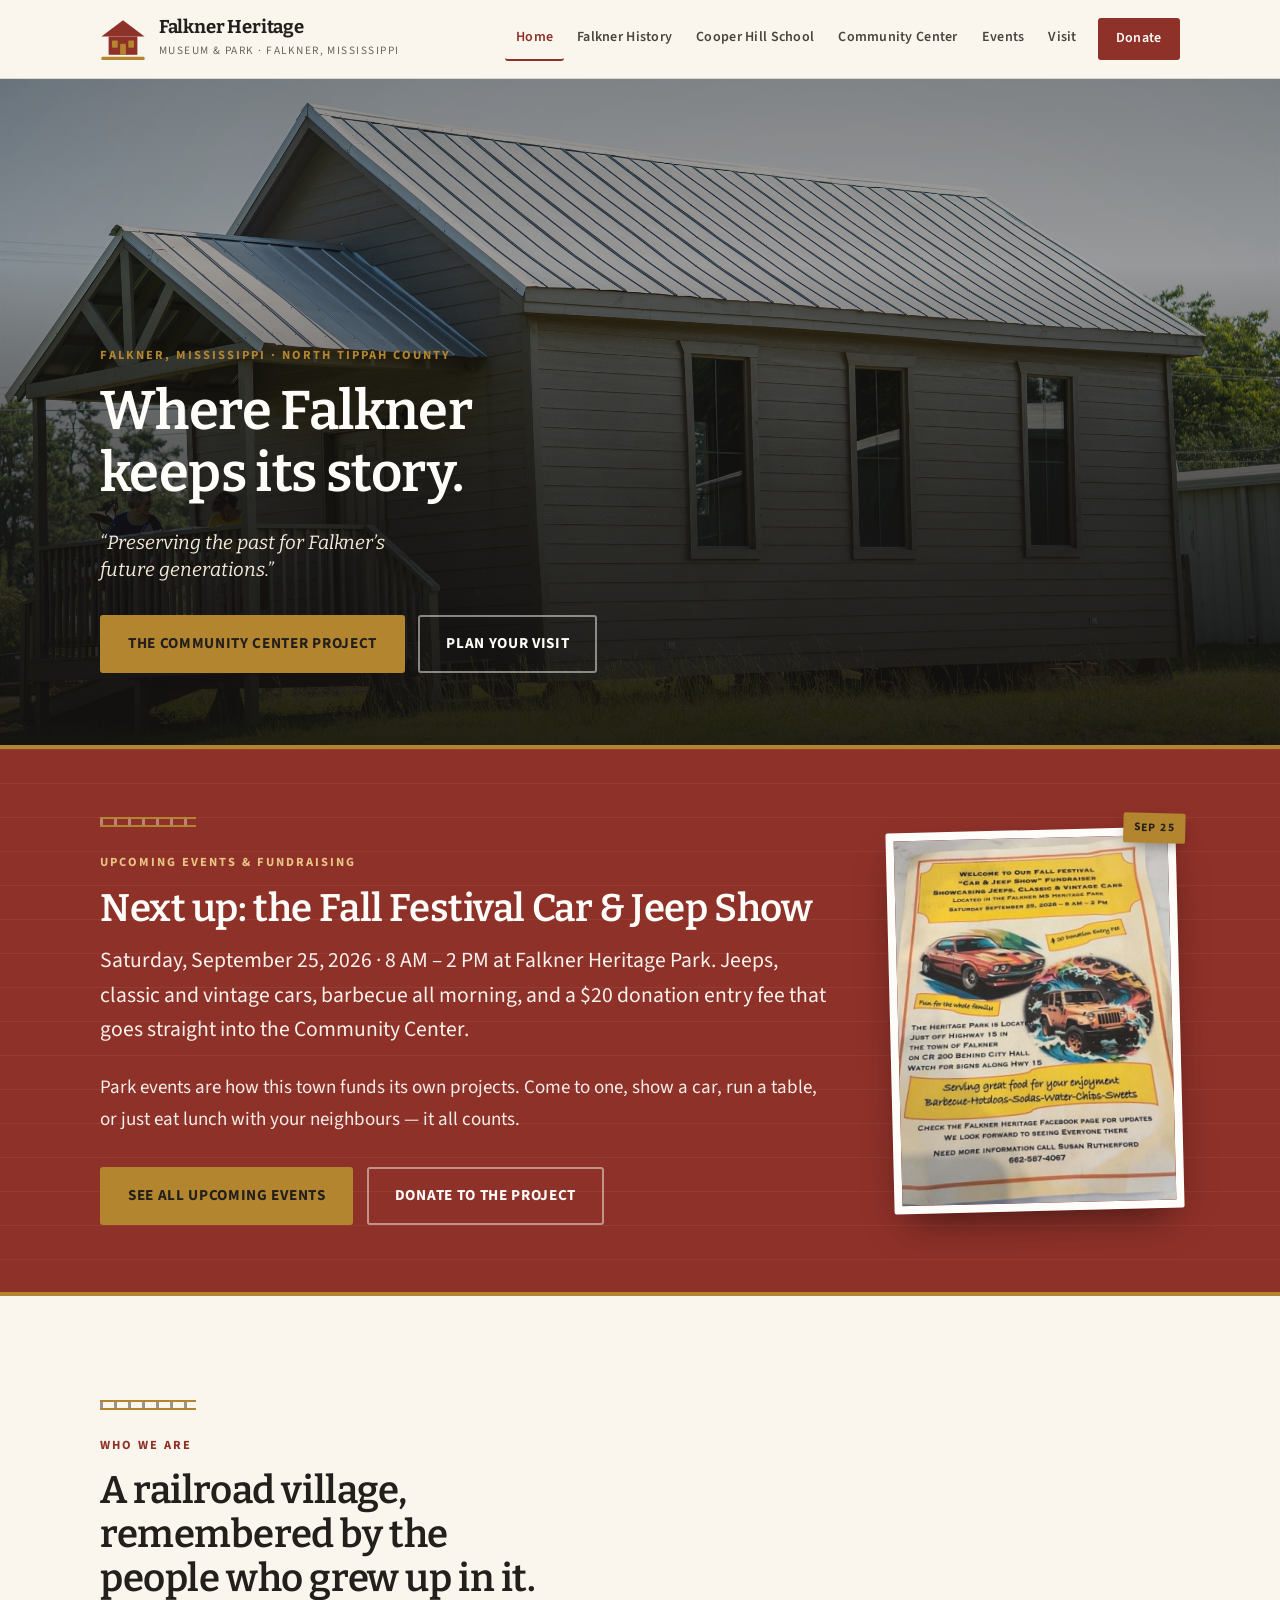
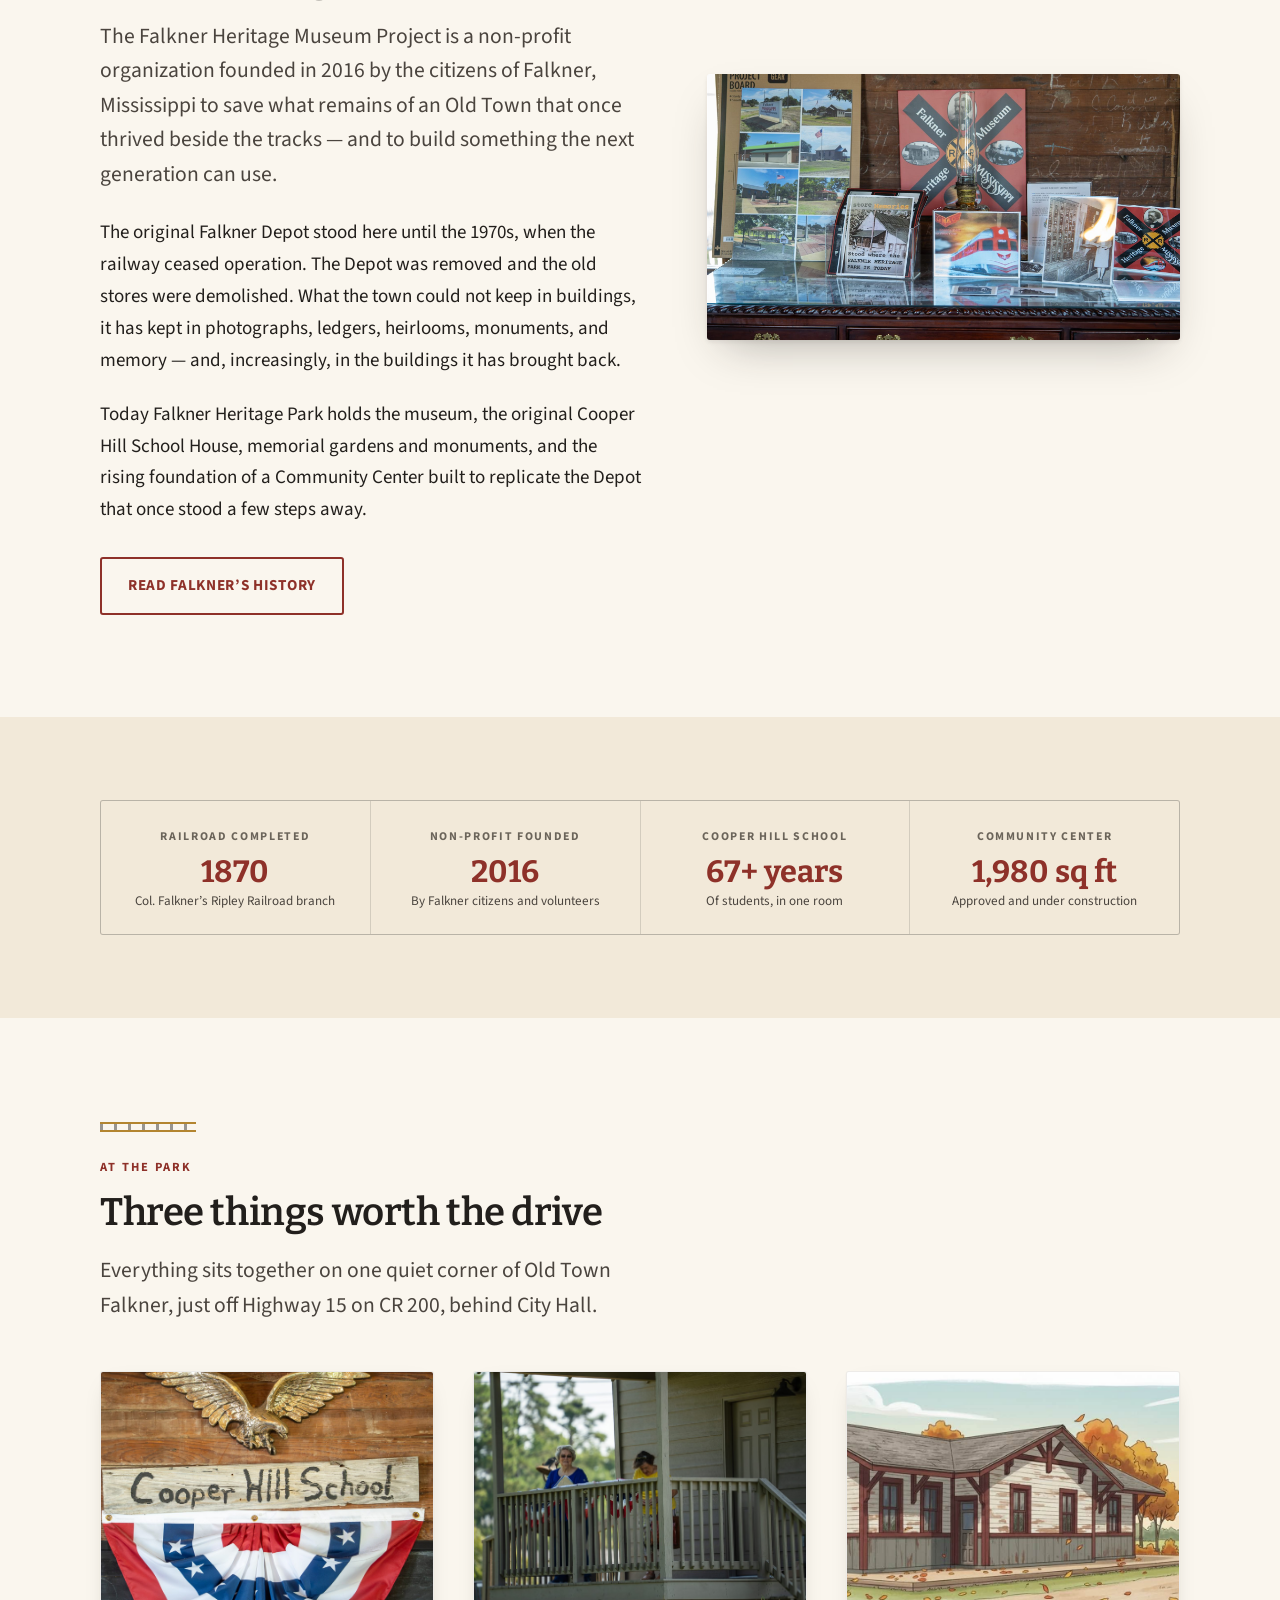
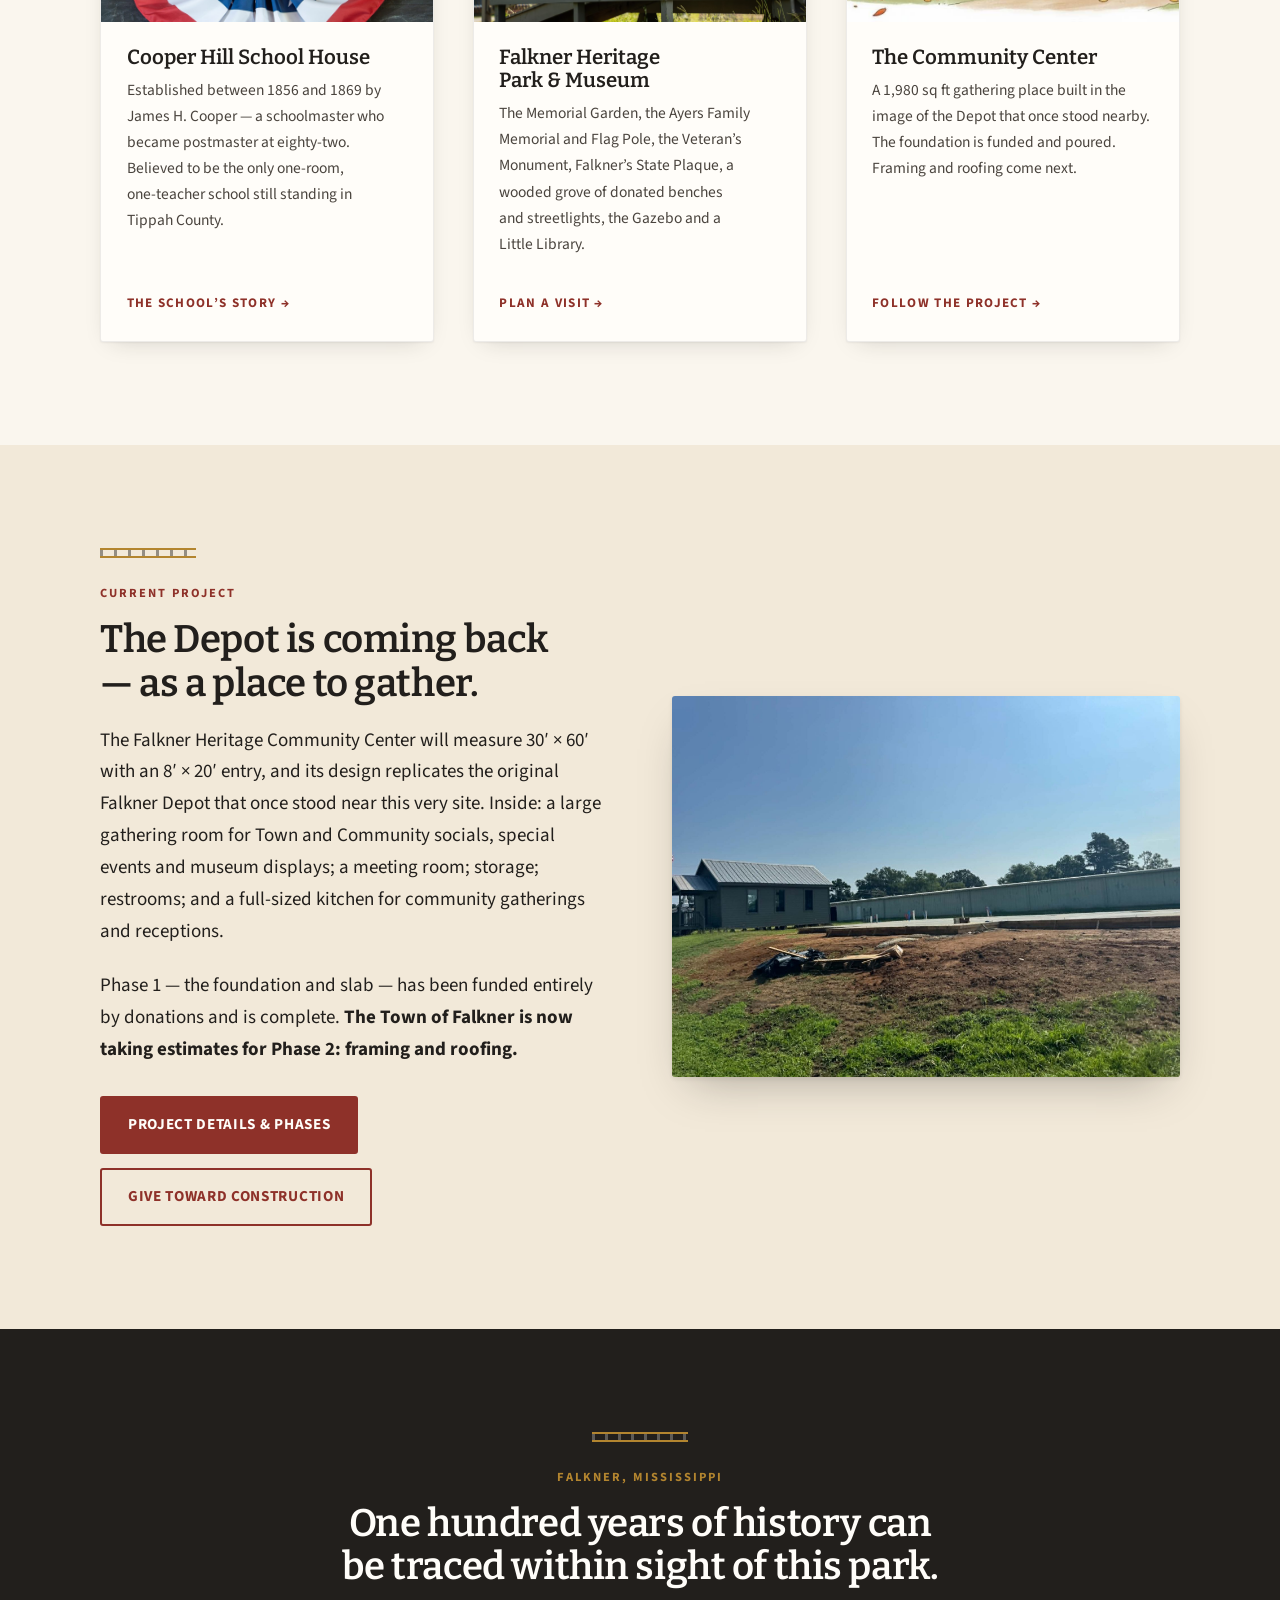
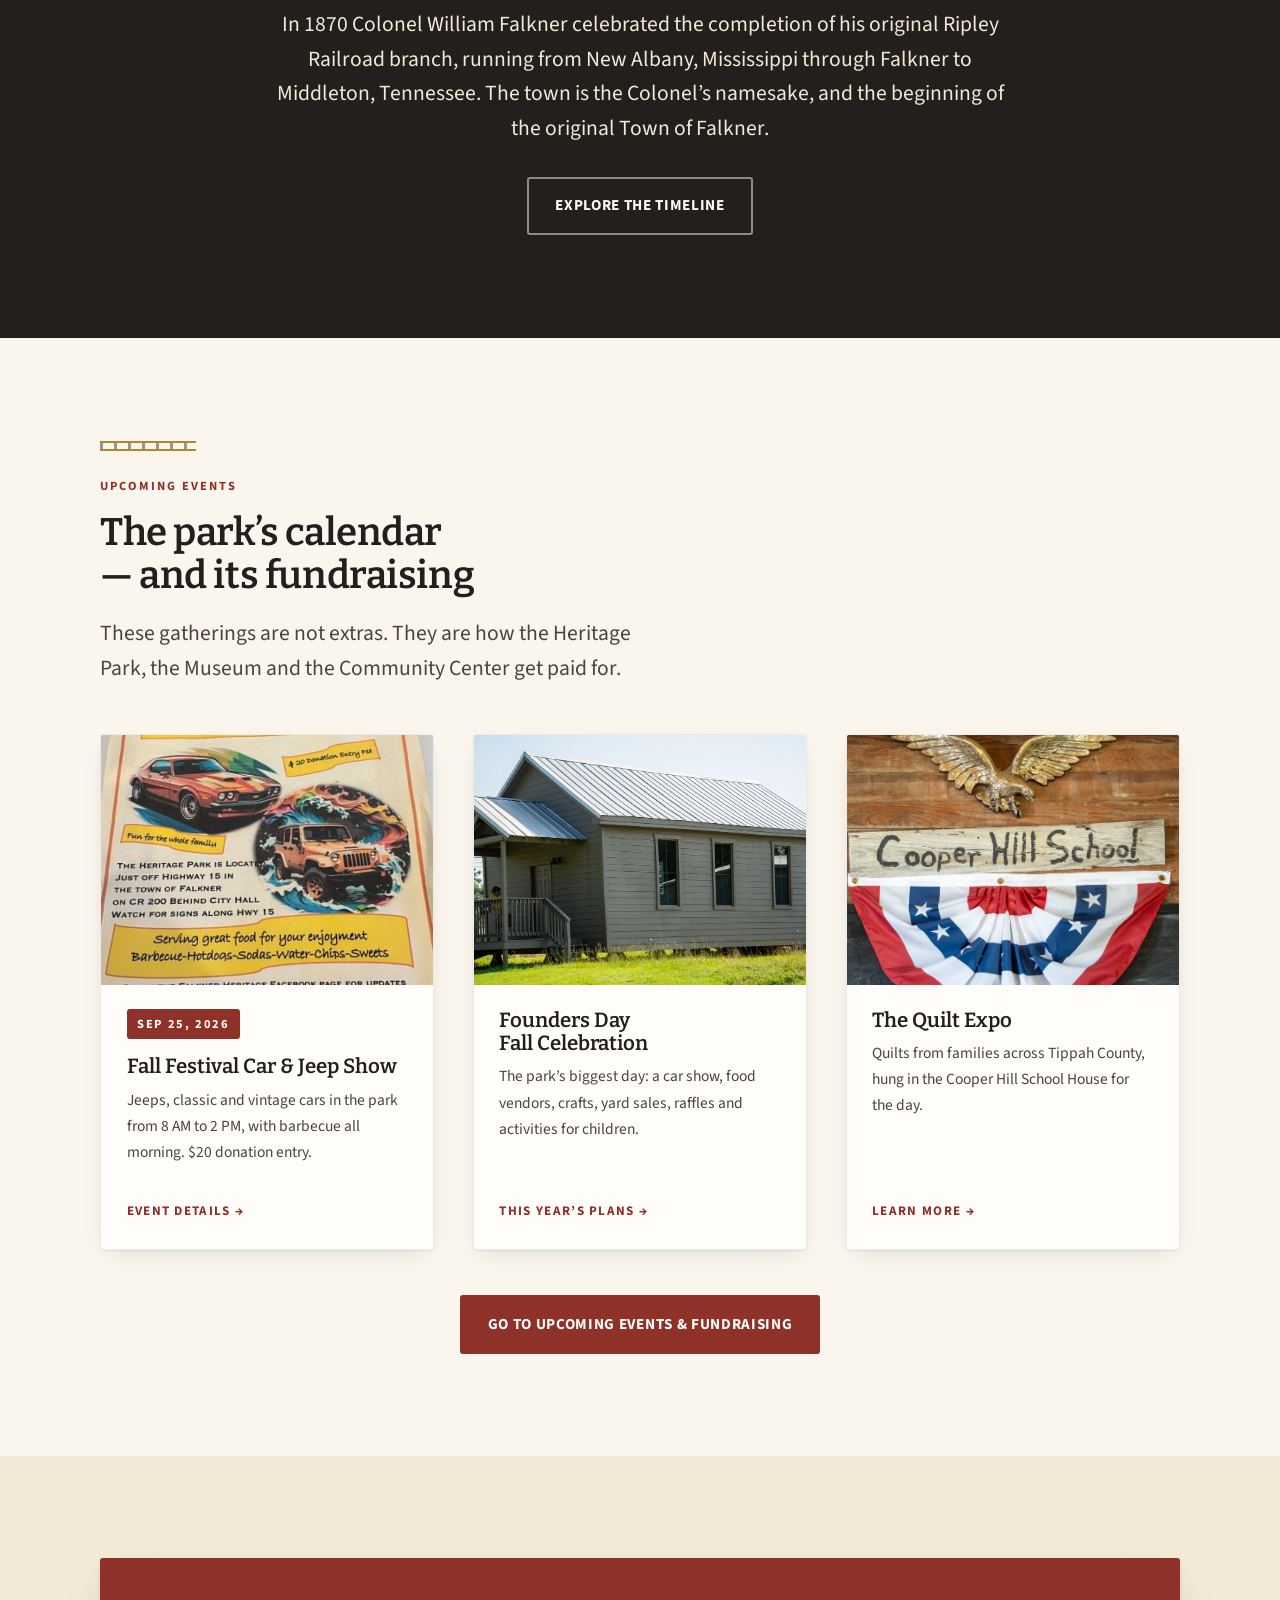
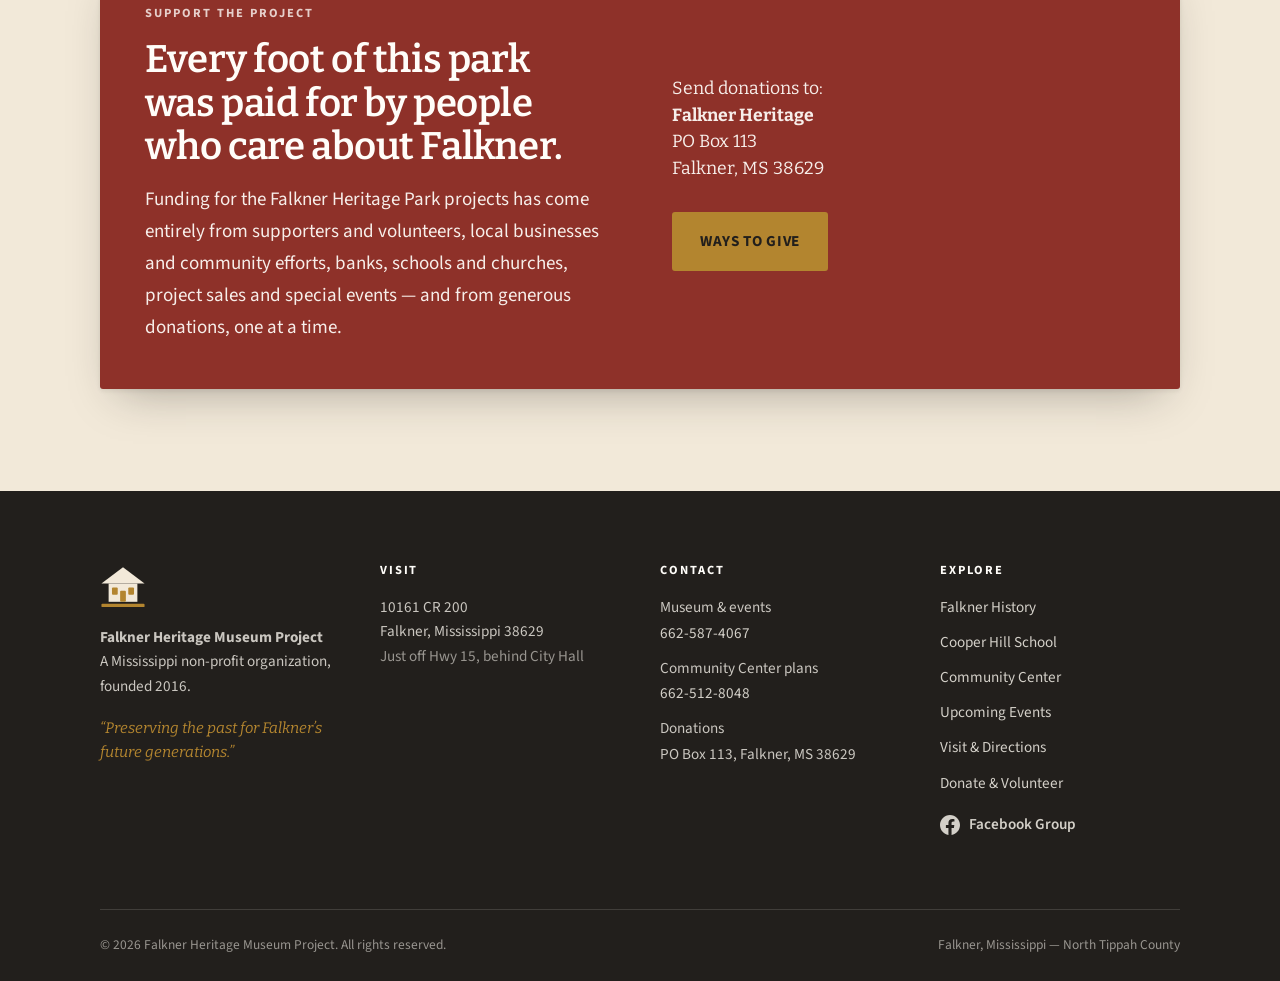
==== index.html @ 7aa0e5de "Build the Falkner MS Heritage website A static, dependency-free site for the Falkner Heritage Museum" ====
<!DOCTYPE html>
<html lang="en">
<head>
<meta charset="utf-8">
<meta name="viewport" content="width=device-width, initial-scale=1">
<title>Falkner MS Heritage | Falkner Heritage Museum &amp; Park, Falkner, Mississippi</title>
<meta name="description" content="Falkner Heritage preserves the story of Falkner, Mississippi - the Heritage Museum, the original Cooper Hill School House, Heritage Park and Community Center.">
<link rel="canonical" href="https://falknermsheritage.com/">
<meta name="robots" content="index, follow, max-image-preview:large, max-snippet:-1">
<meta name="author" content="Falkner Heritage Museum Project">
<meta name="geo.region" content="US-MS">
<meta name="geo.placename" content="Falkner, Tippah County, Mississippi">

<meta property="og:type" content="website">
<meta property="og:site_name" content="Falkner MS Heritage">
<meta property="og:locale" content="en_US">
<meta property="og:url" content="https://falknermsheritage.com/">
<meta property="og:title" content="Falkner MS Heritage - Museum &amp; Park in Falkner, Mississippi">
<meta property="og:description" content="Preserving the past for Falkner's future generations. The Falkner Heritage Museum, Cooper Hill School House and Heritage Park in Falkner, MS.">
<meta property="og:image" content="https://falknermsheritage.com/assets/img/schoolhouse-exterior-sm.jpg">
<meta property="og:image:alt" content="The restored Cooper Hill School House in Falkner Heritage Park, Falkner, Mississippi">
<meta name="twitter:card" content="summary_large_image">
<meta name="twitter:title" content="Falkner MS Heritage - Museum &amp; Park in Falkner, Mississippi">
<meta name="twitter:description" content="Preserving the past for Falkner's future generations. The Falkner Heritage Museum, Cooper Hill School House and Heritage Park in Falkner, MS.">
<meta name="twitter:image" content="https://falknermsheritage.com/assets/img/schoolhouse-exterior-sm.jpg">

<meta name="theme-color" content="#8e3129">
<link rel="icon" href="assets/img/favicon.svg" type="image/svg+xml">
<link rel="apple-touch-icon" href="assets/img/apple-touch-icon.png">
<link rel="manifest" href="site.webmanifest">
<link rel="preconnect" href="https://fonts.googleapis.com">
<link rel="preconnect" href="https://fonts.gstatic.com" crossorigin>
<link href="https://fonts.googleapis.com/css2?family=Bitter:ital,wght@0,400;0,600;0,700;1,400&family=Source+Sans+3:ital,wght@0,400;0,600;0,700;1,400&display=swap" rel="stylesheet">
<link rel="stylesheet" href="assets/css/site.css">

<script type="application/ld+json">
{
  "@context": "https://schema.org",
  "@graph": [
    {
      "@type": "WebSite",
      "@id": "https://falknermsheritage.com/#website",
      "url": "https://falknermsheritage.com/",
      "name": "Falkner MS Heritage",
      "alternateName": ["Falkner Heritage", "Falkner Heritage Museum", "Falkner Mississippi Heritage Museum"],
      "inLanguage": "en-US",
      "publisher": { "@id": "https://falknermsheritage.com/#organization" }
    },
    {
      "@type": ["NGO", "Museum"],
      "@id": "https://falknermsheritage.com/#organization",
      "name": "Falkner Heritage Museum Project",
      "alternateName": ["Falkner Heritage", "Falkner MS Heritage", "Falkner Mississippi Heritage Museum"],
      "slogan": "Preserving the past for Falkner's future generations",
      "description": "A Mississippi non-profit organization founded in 2016 to preserve the history of Falkner, Mississippi, a North Tippah County railroad town. It operates the Falkner Heritage Museum, the original Cooper Hill School House and Falkner Heritage Park, and is building the Falkner Heritage Community Center.",
      "foundingDate": "2016",
      "url": "https://falknermsheritage.com/",
      "logo": "https://falknermsheritage.com/assets/img/favicon.svg",
      "image": "https://falknermsheritage.com/assets/img/schoolhouse-exterior-sm.jpg",
      "isAccessibleForFree": true,
      "telephone": "+1-662-587-4067",
      "address": {
        "@type": "PostalAddress",
        "streetAddress": "10161 CR 200",
        "addressLocality": "Falkner",
        "addressRegion": "MS",
        "postalCode": "38629",
        "addressCountry": "US"
      },
      "areaServed": [
        { "@type": "AdministrativeArea", "name": "Tippah County, Mississippi" },
        { "@type": "City", "name": "Falkner, Mississippi" }
      ],
      "sameAs": ["https://www.facebook.com/groups/1320477038065060"],
      "subOrganization": [
        {
          "@type": "TouristAttraction",
          "name": "Cooper Hill School House",
          "description": "A restored one-room, one-teacher schoolhouse established between 1856 and 1869 by James H. Cooper, believed to be the only one still standing in Tippah County, Mississippi.",
          "url": "https://falknermsheritage.com/schoolhouse"
        },
        {
          "@type": "Park",
          "name": "Falkner Heritage Park",
          "description": "A heritage park in Old Downtown Falkner, Mississippi holding the Memorial Garden, the Ayers Family Memorial and Flag Pole, the Veteran's Monument, Falkner's State Plaque, the Cooper Hill School House, a gazebo and a Little Library.",
          "url": "https://falknermsheritage.com/visit"
        }
      ]
    }
  ]
}
</script>
</head>
<body>
<a class="skip" href="#main">Skip to content</a>

<header class="site-header">
  <div class="wrap header-inner">
    <a class="brand" href="index.html">
      <svg class="mark" viewBox="0 0 48 48" role="img" aria-label="Falkner Heritage Museum">
        <g>
          <path class="mark-building" d="M24 4.5 46.5 21.5 1.5 21.5Z"/>
          <rect class="mark-building" x="9" y="21.5" width="30" height="19"/>
          <rect class="mark-accent" x="12.5" y="25.5" width="6" height="7.5" rx="1"/>
          <rect class="mark-accent" x="29.5" y="25.5" width="6" height="7.5" rx="1"/>
          <rect class="mark-accent" x="21" y="29" width="6" height="11.5" rx="1"/>
          <rect class="mark-accent" x="1.5" y="42.5" width="45" height="3.5" rx="1"/>
        </g>
      </svg>
      <span class="brand-text">
        <span class="brand-name">Falkner Heritage</span>
        <span class="brand-sub">Museum &amp; Park &middot; Falkner, Mississippi</span>
      </span>
    </a>

    <button class="nav-toggle" type="button" aria-expanded="false" aria-controls="site-nav">
      <span class="bars"><span></span></span> Menu
    </button>

    <nav id="site-nav" class="site-nav" aria-label="Main">
      <ul>
        <li><a href="index.html" aria-current="page">Home</a></li>
        <li><a href="history.html">Falkner History</a></li>
        <li><a href="schoolhouse.html">Cooper Hill School</a></li>
        <li><a href="community-center.html">Community Center</a></li>
        <li><a href="events.html">Events</a></li>
        <li><a href="visit.html">Visit</a></li>
        <li class="nav-cta"><a href="support.html">Donate</a></li>
      </ul>
    </nav>
  </div>
</header>

<main id="main">

  <!-- ============ HERO ============ -->
  <section class="hero">
    <img class="hero-img" src="assets/img/schoolhouse-exterior.jpg" alt="The restored Cooper Hill School House standing in Falkner Heritage Park under a clear blue sky.">
    <div class="hero-body">
      <div class="wrap">
        <span class="kicker">Falkner, Mississippi &middot; North Tippah County</span>
        <h1>Where Falkner keeps its story.</h1>
        <p class="hero-tagline">&ldquo;Preserving the past for Falkner&rsquo;s future generations.&rdquo;</p>
        <div class="btn-row">
          <a class="btn btn--brass" href="community-center.html">The Community Center Project</a>
          <a class="btn btn--light" href="visit.html">Plan Your Visit</a>
        </div>
      </div>
    </div>
  </section>

  <!-- ============ EVENTS CTA ============ -->
  <section class="cta-band" aria-labelledby="events-cta-heading">
    <div class="wrap cta-band-inner">
      <div>
        <div class="rail" aria-hidden="true"></div>
        <span class="kicker">Upcoming events &amp; fundraising</span>
        <h2 id="events-cta-heading">Next up: the Fall Festival Car &amp; Jeep Show</h2>
        <p class="lede" style="color:rgba(255,253,249,.94)">Saturday, September&nbsp;25, 2026 &middot; 8&nbsp;AM &ndash; 2&nbsp;PM at Falkner Heritage Park. Jeeps, classic and vintage cars, barbecue all morning, and a $20 donation entry fee that goes straight into the Community Center.</p>
        <p>Park events are how this town funds its own projects. Come to one, show a car, run a table, or just eat lunch with your neighbours &mdash; it all counts.</p>
        <div class="btn-row">
          <a class="btn btn--brass" href="events.html">See all upcoming events</a>
          <a class="btn btn--light" href="support.html">Donate to the project</a>
        </div>
      </div>
      <div class="cta-band-media">
        <span class="cta-band-flag">Sep 25</span>
        <a href="events.html" aria-label="See details for the Fall Festival Car and Jeep Show">
          <img src="assets/img/car-jeep-show-flyer.jpg" alt="Flyer for the Fall Festival Car and Jeep Show fundraiser at Falkner Heritage Park." width="1200" height="1600">
        </a>
      </div>
    </div>
  </section>

  <!-- ============ MISSION ============ -->
  <section class="section">
    <div class="wrap">
      <div class="split split--wide-media reveal">
        <div>
          <div class="rail" aria-hidden="true"></div>
          <span class="kicker">Who we are</span>
          <h2>A railroad village, remembered by the people who grew up in it.</h2>
          <p class="lede">The Falkner Heritage Museum Project is a non-profit organization founded in 2016 by the citizens of Falkner, Mississippi to save what remains of an Old Town that once thrived beside the tracks &mdash; and to build something the next generation can use.</p>
          <p>The original Falkner Depot stood here until the 1970s, when the railway ceased operation. The Depot was removed and the old stores were demolished. What the town could not keep in buildings, it has kept in photographs, ledgers, heirlooms, monuments, and memory &mdash; and, increasingly, in the buildings it has brought back.</p>
          <p>Today Falkner Heritage Park holds the museum, the original Cooper Hill School House, memorial gardens and monuments, and the rising foundation of a Community Center built to replicate the Depot that once stood a few steps away.</p>
          <div class="btn-row">
            <a class="btn btn--ghost" href="history.html">Read Falkner&rsquo;s history</a>
          </div>
        </div>
        <div class="split-media">
          <img src="assets/img/museum-display.jpg" alt="Museum display inside the Cooper Hill School House: the Falkner Mississippi Heritage crossbuck sign, an oil lamp, historic depot photographs and railroad memorabilia arranged on a wooden sideboard." loading="lazy" width="1800" height="1013">
        </div>
      </div>
    </div>
  </section>

  <!-- ============ FACTS ============ -->
  <section class="section section--tight section--paper2">
    <div class="wrap">
      <dl class="facts reveal">
        <div class="fact">
          <dt>Railroad completed</dt>
          <dd>1870<small>Col. Falkner&rsquo;s Ripley Railroad branch</small></dd>
        </div>
        <div class="fact">
          <dt>Non-profit founded</dt>
          <dd>2016<small>By Falkner citizens and volunteers</small></dd>
        </div>
        <div class="fact">
          <dt>Cooper Hill School</dt>
          <dd>67+ years<small>Of students, in one room</small></dd>
        </div>
        <div class="fact">
          <dt>Community Center</dt>
          <dd>1,980 sq ft<small>Approved and under construction</small></dd>
        </div>
      </dl>
    </div>
  </section>

  <!-- ============ WHAT'S HERE ============ -->
  <section class="section">
    <div class="wrap">
      <div class="reveal" style="max-width:60ch">
        <div class="rail" aria-hidden="true"></div>
        <span class="kicker">At the park</span>
        <h2>Three things worth the drive</h2>
        <p class="lede">Everything sits together on one quiet corner of Old Town Falkner, just off Highway&nbsp;15 on CR&nbsp;200, behind City Hall.</p>
      </div>

      <div class="grid grid--3 reveal" style="margin-top:3rem">
        <article class="card">
          <div class="card-media">
            <img src="assets/img/cooper-hill-sign.jpg" alt="The original hand-painted Cooper Hill School sign hanging on a weathered plank wall beneath a brass eagle and a patriotic bunting." loading="lazy" width="1500" height="1433">
          </div>
          <div class="card-body">
            <h3>Cooper Hill School House</h3>
            <p>Established between 1856 and 1869 by James H. Cooper &mdash; a schoolmaster who became postmaster at eighty-two. Believed to be the only one-room, one-teacher school still standing in Tippah County.</p>
            <a class="card-link" href="schoolhouse.html">The school&rsquo;s story</a>
          </div>
        </article>

        <article class="card">
          <div class="card-media">
            <img src="assets/img/schoolhouse-porch.jpg" alt="Two Falkner Heritage volunteers hanging patriotic bunting along the porch rail of the Cooper Hill School House." loading="lazy" width="1800" height="1013">
          </div>
          <div class="card-body">
            <h3>Falkner Heritage Park &amp; Museum</h3>
            <p>The Memorial Garden, the Ayers Family Memorial and Flag Pole, the Veteran&rsquo;s Monument, Falkner&rsquo;s State Plaque, a wooded grove of donated benches and streetlights, the Gazebo and a Little Library.</p>
            <a class="card-link" href="visit.html">Plan a visit</a>
          </div>
        </article>

        <article class="card">
          <div class="card-media">
            <img src="assets/img/community-center-rendering.jpg" alt="Architectural rendering of the planned Falkner Heritage Community Center, designed to replicate the original Falkner Depot." loading="lazy" width="1696" height="608">
          </div>
          <div class="card-body">
            <h3>The Community Center</h3>
            <p>A 1,980&nbsp;sq&nbsp;ft gathering place built in the image of the Depot that once stood nearby. The foundation is funded and poured. Framing and roofing come next.</p>
            <a class="card-link" href="community-center.html">Follow the project</a>
          </div>
        </article>
      </div>
    </div>
  </section>

  <!-- ============ COMMUNITY CENTER FEATURE ============ -->
  <section class="section section--paper2">
    <div class="wrap">
      <div class="split split--reverse reveal">
        <div class="split-media">
          <img src="assets/img/foundation-slab.jpg" alt="The poured concrete foundation slab for the Falkner Heritage Community Center, with the Cooper Hill School House standing to the left." loading="lazy" width="1800" height="1350">
        </div>
        <div>
          <div class="rail" aria-hidden="true"></div>
          <span class="kicker">Current project</span>
          <h2>The Depot is coming back &mdash; as a place to gather.</h2>
          <p>The Falkner Heritage Community Center will measure 30&prime;&nbsp;&times;&nbsp;60&prime; with an 8&prime;&nbsp;&times;&nbsp;20&prime; entry, and its design replicates the original Falkner Depot that once stood near this very site. Inside: a large gathering room for Town and Community socials, special events and museum displays; a meeting room; storage; restrooms; and a full-sized kitchen for community gatherings and receptions.</p>
          <p>Phase&nbsp;1 &mdash; the foundation and slab &mdash; has been funded entirely by donations and is complete. <strong>The Town of Falkner is now taking estimates for Phase&nbsp;2: framing and roofing.</strong></p>
          <div class="btn-row">
            <a class="btn" href="community-center.html">Project details &amp; phases</a>
            <a class="btn btn--ghost" href="support.html">Give toward construction</a>
          </div>
        </div>
      </div>
    </div>
  </section>

  <!-- ============ HISTORY TEASER ============ -->
  <section class="section section--ink">
    <div class="wrap wrap--narrow" style="text-align:center">
      <div class="reveal">
        <div class="rail rail--center" aria-hidden="true"></div>
        <span class="kicker">Falkner, Mississippi</span>
        <h2>One hundred years of history can be traced within sight of this park.</h2>
        <p class="lede" style="color:var(--paper-2)">In 1870 Colonel William Falkner celebrated the completion of his original Ripley Railroad branch, running from New Albany, Mississippi through Falkner to Middleton, Tennessee. The town is the Colonel&rsquo;s namesake, and the beginning of the original Town of Falkner.</p>
        <div class="btn-row" style="justify-content:center">
          <a class="btn btn--light" href="history.html">Explore the timeline</a>
        </div>
      </div>
    </div>
  </section>

  <!-- ============ EVENTS OVERVIEW ============ -->
  <section class="section">
    <div class="wrap">
      <div class="reveal" style="max-width:60ch">
        <div class="rail" aria-hidden="true"></div>
        <span class="kicker">Upcoming events</span>
        <h2>The park&rsquo;s calendar &mdash; and its fundraising</h2>
        <p class="lede">These gatherings are not extras. They are how the Heritage Park, the Museum and the Community Center get paid for.</p>
      </div>

      <div class="grid grid--3 reveal" style="margin-top:3rem">
        <article class="card">
          <div class="card-media">
            <img src="assets/img/car-jeep-show-flyer.jpg" alt="Flyer for the Fall Festival Car and Jeep Show fundraiser." loading="lazy" width="1200" height="1600">
          </div>
          <div class="card-body">
            <span class="event-date" style="align-self:flex-start">Sep 25, 2026</span>
            <h3>Fall Festival Car &amp; Jeep Show</h3>
            <p>Jeeps, classic and vintage cars in the park from 8&nbsp;AM to 2&nbsp;PM, with barbecue all morning. $20 donation entry.</p>
            <a class="card-link" href="events.html#car-show">Event details</a>
          </div>
        </article>

        <article class="card">
          <div class="card-media">
            <img src="assets/img/schoolhouse-exterior-sm.jpg" alt="The Cooper Hill School House and open lawn where Founders Day is held." loading="lazy" width="1200" height="675">
          </div>
          <div class="card-body">
            <h3>Founders Day Fall Celebration</h3>
            <p>The park&rsquo;s biggest day: a car show, food vendors, crafts, yard sales, raffles and activities for children.</p>
            <a class="card-link" href="events.html">This year&rsquo;s plans</a>
          </div>
        </article>

        <article class="card">
          <div class="card-media">
            <img src="assets/img/cooper-hill-sign.jpg" alt="Inside the Cooper Hill School House, where the Quilt Expo is hung." loading="lazy" width="1500" height="1433">
          </div>
          <div class="card-body">
            <h3>The Quilt Expo</h3>
            <p>Quilts from families across Tippah County, hung in the Cooper Hill School House for the day.</p>
            <a class="card-link" href="events.html">Learn more</a>
          </div>
        </article>
      </div>

      <div class="btn-row reveal" style="justify-content:center;margin-top:2.8rem">
        <a class="btn" href="events.html">Go to Upcoming Events &amp; Fundraising</a>
      </div>
    </div>
  </section>

  <!-- ============ SUPPORT ============ -->
  <section class="section section--paper2">
    <div class="wrap">
      <div class="callout reveal">
        <div class="split">
          <div>
            <span class="kicker">Support the project</span>
            <h2 style="margin-bottom:.4em">Every foot of this park was paid for by people who care about Falkner.</h2>
            <p>Funding for the Falkner Heritage Park projects has come entirely from supporters and volunteers, local businesses and community efforts, banks, schools and churches, project sales and special events &mdash; and from generous donations, one at a time.</p>
          </div>
          <div>
            <p style="font-family:var(--font-display);font-size:1.1rem;line-height:1.5">Send donations to:<br>
              <strong>Falkner Heritage</strong><br>
              PO Box 113<br>
              Falkner, MS 38629</p>
            <div class="btn-row">
              <a class="btn btn--brass" href="support.html">Ways to give</a>
            </div>
          </div>
        </div>
      </div>
    </div>
  </section>

</main>

<footer class="site-footer">
  <div class="wrap">
    <div class="footer-grid">
      <div class="footer-brand">
        <svg class="mark" viewBox="0 0 48 48" aria-hidden="true">
          <g>
          <path class="mark-building" d="M24 4.5 46.5 21.5 1.5 21.5Z"/>
          <rect class="mark-building" x="9" y="21.5" width="30" height="19"/>
          <rect class="mark-accent" x="12.5" y="25.5" width="6" height="7.5" rx="1"/>
          <rect class="mark-accent" x="29.5" y="25.5" width="6" height="7.5" rx="1"/>
          <rect class="mark-accent" x="21" y="29" width="6" height="11.5" rx="1"/>
          <rect class="mark-accent" x="1.5" y="42.5" width="45" height="3.5" rx="1"/>
        </g>
        </svg>
        <p><strong>Falkner Heritage Museum Project</strong><br>A Mississippi non-profit organization, founded 2016.</p>
        <p class="footer-tagline">&ldquo;Preserving the past for Falkner&rsquo;s future generations.&rdquo;</p>
      </div>

      <div>
        <h4>Visit</h4>
        <address class="addr footer-list">
          10161 CR 200<br>
          Falkner, Mississippi 38629<br>
          <span style="color:rgba(250,246,238,.55)">Just off Hwy 15, behind City Hall</span>
        </address>
      </div>

      <div>
        <h4>Contact</h4>
        <ul class="footer-list">
          <li>Museum &amp; events<br><a href="tel:+16625874067">662-587-4067</a></li>
          <li>Community Center plans<br><a href="tel:+16625128048">662-512-8048</a></li>
          <li>Donations<br>PO Box 113, Falkner, MS 38629</li>
        </ul>
      </div>

      <div>
        <h4>Explore</h4>
        <ul class="footer-list">
          <li><a href="history.html">Falkner History</a></li>
          <li><a href="schoolhouse.html">Cooper Hill School</a></li>
          <li><a href="community-center.html">Community Center</a></li>
          <li><a href="events.html">Upcoming Events</a></li>
          <li><a href="visit.html">Visit &amp; Directions</a></li>
          <li><a href="support.html">Donate &amp; Volunteer</a></li>
          <li style="margin-top:1rem">
            <a class="fb-link" href="https://www.facebook.com/groups/1320477038065060" target="_blank" rel="noopener">
              <svg viewBox="0 0 24 24" aria-hidden="true"><path d="M24 12.07C24 5.4 18.63 0 12 0S0 5.4 0 12.07C0 18.1 4.39 23.1 10.13 24v-8.44H7.08v-3.49h3.05V9.41c0-3.02 1.79-4.69 4.53-4.69 1.31 0 2.68.24 2.68.24v2.96h-1.51c-1.49 0-1.96.93-1.96 1.89v2.26h3.33l-.53 3.49h-2.8V24C19.61 23.1 24 18.1 24 12.07z"/></svg>
              Facebook Group
            </a>
          </li>
        </ul>
      </div>
    </div>

    <div class="footer-bottom">
      <span>&copy; <span id="year">2026</span> Falkner Heritage Museum Project. All rights reserved.</span>
      <span>Falkner, Mississippi &mdash; North Tippah County</span>
    </div>
  </div>
</footer>

<script src="assets/js/site.js" defer></script>
<script>document.getElementById('year').textContent = new Date().getFullYear();</script>
</body>
</html>
---- assets/css/site.css ----
/* ==========================================================================
   Falkner Heritage Museum — site stylesheet
   Design language: the Falkner Depot. Boxcar red, aged brass, rail rules.
   ========================================================================== */

/* --- 1. Tokens ---------------------------------------------------------- */

:root {
  /* Colour */
  --ink:        #221f1c;
  --ink-soft:   #4a443e;
  --ink-faint:  #6b645a;   /* darkened to clear 4.5:1 on paper for small caps */

  --depot:      #8e3129;   /* boxcar red — primary */
  --depot-dark: #67221c;
  --depot-tint: #f6e9e5;

  --brass:      #b3852f;   /* aged brass — accent */
  --brass-dark: #7d5b19;   /* text-safe brass (>=4.5:1 on paper) */
  --brass-light:#e8c583;   /* text-safe brass on the depot-red and ink backgrounds */

  --pine:       #3d5443;   /* park green — tertiary */

  --paper:      #faf6ee;
  --paper-2:    #f2e9d9;
  --paper-3:    #e7dbc5;
  --white:      #fffdf9;

  --rule:       rgba(34, 31, 28, 0.14);
  --rule-soft:  rgba(34, 31, 28, 0.08);

  /* Type */
  --font-display: "Bitter", "Bookman Old Style", Georgia, "Times New Roman", serif;
  --font-body:    "Source Sans 3", "Segoe UI", -apple-system, BlinkMacSystemFont, Helvetica, Arial, sans-serif;

  /* Space */
  --wrap:    1160px;
  --wrap-nr: 760px;   /* narrow — reading measure */
  --gut:     clamp(1.25rem, 4vw, 2.5rem);
  --sect:    clamp(3.5rem, 8vw, 6.5rem);

  --radius: 3px;
  --shadow:      0 1px 2px rgba(34, 31, 28, .06), 0 8px 24px -12px rgba(34, 31, 28, .22);
  --shadow-lift: 0 2px 4px rgba(34, 31, 28, .08), 0 20px 44px -18px rgba(34, 31, 28, .34);
}

/* --- 2. Reset ----------------------------------------------------------- */

*, *::before, *::after { box-sizing: border-box; }

html { -webkit-text-size-adjust: 100%; scroll-behavior: smooth; }
@media (prefers-reduced-motion: reduce) { html { scroll-behavior: auto; } }

body {
  margin: 0;
  background: var(--paper);
  color: var(--ink);
  font-family: var(--font-body);
  font-size: clamp(1.0625rem, 0.42vw + 0.96rem, 1.1875rem);
  line-height: 1.68;
  -webkit-font-smoothing: antialiased;
  text-rendering: optimizeLegibility;
}

img, svg, picture, iframe { display: block; max-width: 100%; }
img { height: auto; }

h1, h2, h3, h4 {
  font-family: var(--font-display);
  font-weight: 600;
  line-height: 1.14;
  letter-spacing: -0.011em;
  margin: 0 0 0.5em;
  color: var(--ink);
  text-wrap: balance;
}

h1 { font-size: clamp(2.1rem, 5.2vw, 3.4rem); }
h2 { font-size: clamp(1.7rem, 3.4vw, 2.4rem); }
h3 { font-size: clamp(1.2rem, 1.6vw, 1.4rem); letter-spacing: 0; }
h4 { font-size: 1.05rem; letter-spacing: 0; }

p { margin: 0 0 1.15em; text-wrap: pretty; }
p:last-child { margin-bottom: 0; }

a { color: var(--depot); text-decoration-thickness: 1px; text-underline-offset: 3px; }
a:hover { color: var(--depot-dark); }

:focus-visible {
  outline: 3px solid var(--brass);
  outline-offset: 3px;
  border-radius: 2px;
}

hr { border: 0; border-top: 1px solid var(--rule); margin: 2.5rem 0; }

/* --- 3. Layout helpers -------------------------------------------------- */

.wrap {
  width: 100%;
  max-width: var(--wrap);
  margin-inline: auto;
  padding-inline: var(--gut);
}
.wrap--narrow { max-width: calc(var(--wrap-nr) + var(--gut) * 2); }

.section { padding-block: var(--sect); }
.section--tight { padding-block: clamp(2.5rem, 5vw, 4rem); }
.section--paper2 { background: var(--paper-2); }
.section--ink { background: var(--ink); color: var(--paper-2); }
.section--ink h2, .section--ink h3 { color: var(--white); }
/* :not(.btn) so buttons keep the colours their own modifier sets. */
.section--ink a:not(.btn) { color: var(--brass); }

.skip {
  position: absolute; left: -9999px;
  background: var(--ink); color: var(--white);
  padding: .75rem 1.25rem; z-index: 999; border-radius: 0 0 var(--radius) 0;
}
.skip:focus { left: 0; top: 0; }

/* --- 4. Ornaments: the rail rule & crossbuck ---------------------------- */

/* A short length of track, used as a section ornament. */
.rail {
  position: relative;
  height: 12px;
  width: 96px;
  margin-bottom: 1.5rem;
  background:
    repeating-linear-gradient(90deg,
      rgba(34, 31, 28, .45) 0 3px,
      transparent 3px 14px);
  background-position: 0 3px;
  background-size: 100% 6px;
  background-repeat: repeat-x;
}
.rail::before, .rail::after {
  content: ""; position: absolute; left: 0; right: 0;
  height: 2px; background: var(--brass);
}
.rail::before { top: 1px; }
.rail::after  { bottom: 1px; }
.rail--center { margin-inline: auto; }
.rail--wide   { width: 100%; }

.section--ink .rail {
  background-image: repeating-linear-gradient(90deg, rgba(250, 246, 238, .28) 0 3px, transparent 3px 13px);
}

/* Depot mark — the gabled station roofline the Community Center replicates. */
.mark { width: 46px; height: 46px; flex: none; color: var(--depot); }
.mark .mark-building { fill: currentColor; }
.mark .mark-accent   { fill: var(--brass); }

/* --- 5. Typographic accents --------------------------------------------- */

.kicker {
  display: block;
  font-family: var(--font-body);
  font-size: .78rem;
  font-weight: 700;
  letter-spacing: .16em;
  text-transform: uppercase;
  color: var(--depot);
  margin-bottom: .85rem;
}
.section--ink .kicker { color: var(--brass); }

.lede {
  font-size: clamp(1.15rem, 1.1vw + .95rem, 1.35rem);
  line-height: 1.6;
  color: var(--ink-soft);
}

.prose > * + h2 { margin-top: 2.4em; }
.prose > * + h3 { margin-top: 2em; }
.prose ul, .prose ol { margin: 0 0 1.15em; padding-left: 1.3em; }
.prose li { margin-bottom: .45em; }
.prose li::marker { color: var(--brass-dark); }

/* Pull quote / historical note */
.note {
  border-left: 3px solid var(--brass);
  background: var(--paper-2);
  padding: 1.4rem 1.6rem;
  margin: 2rem 0;
  font-size: .98em;
}
.note h4 { margin-bottom: .35em; color: var(--depot-dark); }
.section--paper2 .note { background: var(--white); }

/* --- 6. Buttons ---------------------------------------------------------- */

.btn {
  display: inline-flex;
  align-items: center;
  gap: .55em;
  font-family: var(--font-body);
  font-size: .95rem;
  font-weight: 700;
  letter-spacing: .045em;
  text-transform: uppercase;
  text-decoration: none;
  padding: .95em 1.7em;
  border: 2px solid var(--depot);
  border-radius: var(--radius);
  background: var(--depot);
  color: var(--white);
  cursor: pointer;
  transition: background .18s ease, border-color .18s ease, color .18s ease, transform .18s ease;
}
.btn:hover { background: var(--depot-dark); border-color: var(--depot-dark); color: var(--white); transform: translateY(-1px); }

.btn--ghost { background: transparent; color: var(--depot); }
.btn--ghost:hover { background: var(--depot); color: var(--white); }

.btn--light { background: transparent; border-color: rgba(250,246,238,.5); color: var(--white); }
.btn--light:hover { background: var(--white); border-color: var(--white); color: var(--ink); transform: translateY(-1px); }

.btn--brass { background: var(--brass); border-color: var(--brass); color: var(--ink); }
.btn--brass:hover { background: var(--brass-dark); border-color: var(--brass-dark); color: var(--white); }

.btn-row { display: flex; flex-wrap: wrap; gap: .85rem; margin-top: 1.9rem; }

@media (prefers-reduced-motion: reduce) { .btn:hover { transform: none; } }

/* --- 7. Header & navigation ---------------------------------------------- */

.site-header {
  position: sticky; top: 0; z-index: 60;
  background: rgba(250, 246, 238, .96);
  backdrop-filter: saturate(140%) blur(6px);
  border-bottom: 1px solid var(--rule);
}
.header-inner {
  display: flex; align-items: center; justify-content: space-between;
  gap: 1rem; min-height: 78px;
}

.brand { display: flex; align-items: center; gap: .8rem; text-decoration: none; color: inherit; }
.brand-name {
  display: block;
  font-family: var(--font-display);
  font-weight: 700;
  font-size: 1.16rem;
  letter-spacing: -.01em;
  line-height: 1.15;
  color: var(--ink);
}
.brand-sub {
  display: block;
  font-size: .705rem;
  letter-spacing: .13em;
  text-transform: uppercase;
  color: var(--ink-faint);
  margin-top: .18rem;
}

.site-nav ul {
  display: flex; align-items: center; gap: .1rem;
  flex-wrap: nowrap;
  list-style: none; margin: 0; padding: 0;
}
.site-nav a {
  display: block;
  white-space: nowrap;
  padding: .55rem .7rem;
  font-size: .875rem;
  font-weight: 600;
  letter-spacing: .02em;
  text-decoration: none;
  color: var(--ink-soft);
  border-radius: var(--radius);
  border-bottom: 2px solid transparent;
}
.site-nav a:hover { color: var(--depot); background: var(--paper-2); }
.site-nav a[aria-current="page"] { color: var(--depot); border-bottom-color: var(--depot); }
.site-nav .nav-cta a {
  margin-left: .5rem; padding: .6rem 1.15rem;
  background: var(--depot); color: var(--white); border-bottom: 0;
}
.site-nav .nav-cta a:hover { background: var(--depot-dark); color: var(--white); }

.nav-toggle {
  display: none;
  align-items: center; gap: .5rem;
  background: none; border: 1px solid var(--rule); border-radius: var(--radius);
  padding: .55rem .8rem; cursor: pointer;
  font-family: var(--font-body); font-size: .8rem; font-weight: 700;
  letter-spacing: .1em; text-transform: uppercase; color: var(--ink);
}
.nav-toggle .bars { display: block; width: 18px; height: 12px; position: relative; }
.nav-toggle .bars::before,
.nav-toggle .bars::after,
.nav-toggle .bars span {
  content: ""; position: absolute; left: 0; right: 0; height: 2px;
  background: var(--ink); transition: transform .2s ease, opacity .2s ease;
}
.nav-toggle .bars::before { top: 0; }
.nav-toggle .bars span    { top: 5px; }
.nav-toggle .bars::after  { top: 10px; }
.nav-toggle[aria-expanded="true"] .bars::before { transform: translateY(5px) rotate(45deg); }
.nav-toggle[aria-expanded="true"] .bars span    { opacity: 0; }
.nav-toggle[aria-expanded="true"] .bars::after  { transform: translateY(-5px) rotate(-45deg); }

@media (max-width: 1120px) {
  .nav-toggle { display: inline-flex; }
  .site-nav {
    position: absolute; left: 0; right: 0; top: 100%;
    background: var(--paper);
    border-bottom: 1px solid var(--rule);
    box-shadow: var(--shadow);
    display: none;
  }
  .site-nav.is-open { display: block; }
  .site-nav ul { flex-direction: column; align-items: stretch; gap: 0; flex-wrap: wrap; padding: .6rem var(--gut) 1.2rem; }
  .site-nav a { padding: .85rem .2rem; border-bottom: 1px solid var(--rule-soft); border-radius: 0; font-size: 1rem; }
  .site-nav a[aria-current="page"] { border-bottom-color: var(--depot); }
  .site-nav .nav-cta a { margin: .9rem 0 0; text-align: center; border-bottom: 0; }
}

@media (max-width: 420px) {
  .brand-sub { display: none; }
  .mark { width: 38px; height: 38px; }
}

/* --- 8. Hero -------------------------------------------------------------- */

.hero {
  position: relative;
  min-height: clamp(460px, 74vh, 680px);
  display: flex; align-items: flex-end;
  background: var(--ink);
  overflow: hidden;
}
.hero-img {
  position: absolute; inset: 0;
  width: 100%; height: 100%; object-fit: cover;
  object-position: 55% 42%;
  opacity: .72;
}
.hero::after {
  content: ""; position: absolute; inset: 0;
  background: linear-gradient(to top,
    rgba(20, 18, 16, .90) 0%,
    rgba(20, 18, 16, .62) 38%,
    rgba(20, 18, 16, .18) 72%,
    rgba(20, 18, 16, .30) 100%);
}
.hero-body { position: relative; z-index: 2; padding-block: clamp(2.5rem, 6vw, 4.5rem); width: 100%; }
.hero h1 { color: var(--white); max-width: 15ch; margin-bottom: .45em; }
.hero .kicker { color: var(--brass); }
.hero-tagline {
  font-family: var(--font-display);
  font-style: italic;
  font-size: clamp(1.15rem, 1.5vw, 1.45rem);
  color: var(--paper-2);
  max-width: 34ch;
  line-height: 1.45;
  margin: 0;
}

/* Compact page banner for interior pages */
.banner {
  position: relative;
  background: var(--ink);
  overflow: hidden;
  padding-block: clamp(3rem, 8vw, 5.5rem);
}
.banner-img {
  position: absolute; inset: 0;
  width: 100%; height: 100%; object-fit: cover; opacity: .38;
}
.banner::after {
  content: ""; position: absolute; inset: 0;
  background: linear-gradient(105deg, rgba(20,18,16,.92) 0%, rgba(20,18,16,.72) 55%, rgba(20,18,16,.5) 100%);
}
.banner-body { position: relative; z-index: 2; }
.banner h1 { color: var(--white); max-width: 20ch; }
.banner .kicker { color: var(--brass); }
.banner .lede { color: var(--paper-2); max-width: 56ch; }
.banner--plain { background: var(--depot-dark); }

/* --- 9. Grids & cards ----------------------------------------------------- */

.grid { display: grid; gap: clamp(1.5rem, 3vw, 2.4rem); }
.grid--2 { grid-template-columns: repeat(auto-fit, minmax(min(100%, 300px), 1fr)); }
.grid--3 { grid-template-columns: repeat(auto-fit, minmax(min(100%, 265px), 1fr)); }

.card {
  background: var(--white);
  border: 1px solid var(--rule-soft);
  border-radius: var(--radius);
  box-shadow: var(--shadow);
  overflow: hidden;
  display: flex; flex-direction: column;
  transition: box-shadow .22s ease, transform .22s ease;
}
.card-media { aspect-ratio: 4 / 3; overflow: hidden; background: var(--paper-3); }
.card-media img { width: 100%; height: 100%; object-fit: cover; transition: transform .5s ease; }
.card:hover { box-shadow: var(--shadow-lift); transform: translateY(-3px); }
.card:hover .card-media img { transform: scale(1.035); }
.card-body { padding: 1.5rem 1.6rem 1.7rem; display: flex; flex-direction: column; flex: 1; }
/* Cards carry their own colours so they stay legible on any section background. */
.card-body h3 { margin-bottom: .5rem; color: var(--ink); }
.card-body p { font-size: .97rem; color: var(--ink-soft); }
.card .card-link {
  margin-top: auto; padding-top: 1.1rem;
  font-size: .82rem; font-weight: 700; letter-spacing: .1em; text-transform: uppercase;
  text-decoration: none; color: var(--depot);
}
.card-link::after { content: " →"; }
.card:hover .card-link { color: var(--depot-dark); }

@media (prefers-reduced-motion: reduce) {
  .card:hover { transform: none; }
  .card:hover .card-media img { transform: none; }
}

/* Split: image beside text */
.split {
  display: grid;
  gap: clamp(2rem, 5vw, 4rem);
  align-items: center;
  grid-template-columns: 1fr;
}
@media (min-width: 860px) {
  .split { grid-template-columns: 1fr 1fr; }
  .split--wide-media { grid-template-columns: 1.15fr 1fr; }
  .split--reverse .split-media { order: 2; }
}
.split-media img {
  width: 100%;
  border-radius: var(--radius);
  box-shadow: var(--shadow-lift);
}

/* Framed photo with caption */
.figure { margin: 2.5rem 0; }
.figure img { width: 100%; border-radius: var(--radius); box-shadow: var(--shadow); }
.figure figcaption {
  margin-top: .8rem;
  font-size: .875rem;
  color: var(--ink-faint);
  border-left: 2px solid var(--brass);
  padding-left: .8rem;
  line-height: 1.5;
}

/* --- 10. Facts strip ------------------------------------------------------ */

.facts {
  display: grid;
  grid-template-columns: repeat(auto-fit, minmax(min(100%, 190px), 1fr));
  gap: 1px;
  background: var(--rule);
  border: 1px solid var(--rule);
  border-radius: var(--radius);
  overflow: hidden;
}
.fact { background: var(--paper); padding: 1.6rem 1.4rem; text-align: center; }
.section--paper2 .fact { background: var(--paper-2); }
.fact dt {
  font-size: .74rem; font-weight: 700; letter-spacing: .14em; text-transform: uppercase;
  color: var(--ink-faint); margin-bottom: .5rem;
}
.fact dd {
  margin: 0;
  font-family: var(--font-display);
  font-size: clamp(1.5rem, 2.4vw, 2rem);
  font-weight: 700;
  color: var(--depot);
  line-height: 1.1;
}
.fact dd small { display: block; font-family: var(--font-body); font-size: .82rem; font-weight: 400; color: var(--ink-soft); letter-spacing: 0; margin-top: .35rem; }

/* --- 11. Timeline (rendered as a rail line) -------------------------------- */

.timeline { position: relative; margin: 3rem 0 0; padding: 0 0 0 3.2rem; list-style: none; }
.timeline::before {
  content: ""; position: absolute; left: 12px; top: 6px; bottom: 6px; width: 6px;
  background:
    linear-gradient(var(--brass), var(--brass)) left / 2px 100% no-repeat,
    linear-gradient(var(--brass), var(--brass)) right / 2px 100% no-repeat,
    repeating-linear-gradient(180deg, rgba(34,31,28,.28) 0 3px, transparent 3px 14px);
}
.timeline > li { position: relative; padding-bottom: 2.6rem; }
.timeline > li:last-child { padding-bottom: 0; }
.timeline > li::before {
  content: ""; position: absolute; left: -2.55rem; top: .42em;
  width: 15px; height: 15px; border-radius: 50%;
  background: var(--depot);
  border: 3px solid var(--paper);
  box-shadow: 0 0 0 2px var(--depot);
}
.section--paper2 .timeline > li::before { border-color: var(--paper-2); }
.timeline .t-year {
  display: block;
  font-family: var(--font-display);
  font-size: 1.4rem; font-weight: 700;
  color: var(--depot); line-height: 1.2; margin-bottom: .2rem;
}
.timeline .t-title { display: block; font-weight: 700; margin-bottom: .35rem; }
.timeline p { font-size: .98rem; color: var(--ink-soft); }

/* --- 12. Phase tracker ----------------------------------------------------- */

.phases { display: grid; gap: 1.25rem; margin-top: 2.5rem; list-style: none; padding: 0; }
@media (min-width: 800px) { .phases { grid-template-columns: repeat(3, 1fr); } }

.phase {
  position: relative;
  background: var(--white);
  border: 1px solid var(--rule);
  border-top: 4px solid var(--rule);
  border-radius: var(--radius);
  padding: 1.6rem 1.5rem;
}
/* Phase cards also self-contain their colours (they appear on dark sections too). */
.phase h3 { margin-bottom: .4rem; font-size: 1.15rem; color: var(--ink); }
.phase p { font-size: .95rem; color: var(--ink-soft); }
.phase-status {
  display: inline-flex; align-items: center; gap: .5em;
  font-size: .72rem; font-weight: 700; letter-spacing: .13em; text-transform: uppercase;
  margin-bottom: .9rem;
}
.phase-status::before {
  content: ""; width: 9px; height: 9px; border-radius: 50%; background: currentColor;
  box-shadow: 0 0 0 3px currentColor; opacity: .95;
}
.phase--done  { border-top-color: var(--pine); }
.phase--done  .phase-status { color: var(--pine); }
.phase--now   { border-top-color: var(--brass); box-shadow: var(--shadow-lift); }
.phase--now   .phase-status { color: var(--brass-dark); }
.phase--next  { border-top-color: var(--rule); }
.phase--next  .phase-status { color: var(--ink-faint); }

/* --- 13. Callout panel ------------------------------------------------------ */

.callout {
  background: var(--depot);
  color: var(--white);
  border-radius: var(--radius);
  padding: clamp(1.8rem, 4vw, 2.8rem);
  box-shadow: var(--shadow-lift);
}
.callout h2, .callout h3 { color: var(--white); }
.callout .kicker { color: rgba(255, 253, 249, .78); }
.callout p { color: rgba(255, 253, 249, .93); }
.callout a:not(.btn) { color: var(--white); }

.callout--brass { background: var(--paper-2); color: var(--ink); border: 1px solid var(--paper-3); border-left: 5px solid var(--brass); box-shadow: none; }
.callout--brass h2, .callout--brass h3 { color: var(--ink); }
.callout--brass .kicker { color: var(--brass-dark); }
.callout--brass p { color: var(--ink-soft); }
.callout--brass a:not(.btn) { color: var(--depot); }

/* --- 14. Contact / detail lists --------------------------------------------- */

.deflist { margin: 0; }
.deflist div + div { margin-top: 1.4rem; padding-top: 1.4rem; border-top: 1px solid var(--rule-soft); }
.deflist dt {
  font-size: .74rem; font-weight: 700; letter-spacing: .14em; text-transform: uppercase;
  color: var(--ink-faint); margin-bottom: .35rem;
}
.deflist dd { margin: 0; font-size: 1.02rem; }
.deflist dd a { font-weight: 600; }

/* On dark sections the muted label colour would fall below contrast — lift it. */
.section--ink .deflist dt { color: var(--brass-light); }
.section--ink .deflist div + div { border-top-color: rgba(250, 246, 238, .18); }
.section--ink .figure figcaption { color: rgba(250, 246, 238, .72); }

/* Address block */
.addr { font-style: normal; line-height: 1.6; }

/* Roster columns (student & teacher names) */
.roster {
  columns: 3 180px;
  column-gap: 2rem;
  list-style: none;
  margin: 1rem 0 0;
  padding: 0;
  font-size: .95rem;
}
.roster li { break-inside: avoid; padding: .18rem 0; color: var(--ink-soft); border-bottom: 1px solid var(--rule-soft); }

/* Tick list */
.ticks { list-style: none; margin: 1.2rem 0; padding: 0; }
.ticks li { position: relative; padding-left: 1.9rem; margin-bottom: .7rem; }
.ticks li::before {
  content: ""; position: absolute; left: 0; top: .55em;
  width: 9px; height: 9px; border-radius: 50%;
  background: var(--brass); box-shadow: 0 0 0 3px var(--depot-tint);
}
.section--ink .ticks li::before { box-shadow: 0 0 0 3px rgba(179, 133, 47, .22); }

/* --- 15. Event card ---------------------------------------------------------- */

.event {
  display: grid;
  gap: clamp(1.5rem, 4vw, 3rem);
  align-items: center;
  background: var(--white);
  border: 1px solid var(--rule-soft);
  border-radius: var(--radius);
  box-shadow: var(--shadow);
  overflow: hidden;
}
@media (min-width: 820px) { .event { grid-template-columns: 320px 1fr; } }
/* The flyer is a portrait document — frame it rather than cropping it to fill. */
.event-media {
  background: var(--paper-2);
  border-right: 1px solid var(--rule-soft);
  padding: clamp(1.25rem, 3vw, 2rem);
  display: flex; align-items: center; justify-content: center;
  align-self: stretch;
}
.event-media img {
  width: 100%; height: auto;
  object-fit: contain;
  border-radius: 2px;
  box-shadow: 0 10px 26px -12px rgba(34, 31, 28, .45);
}
@media (max-width: 819px) {
  .event-media { border-right: 0; border-bottom: 1px solid var(--rule-soft); }
  .event-media img { max-width: 340px; }
}
.event-body { padding: clamp(1.6rem, 3vw, 2.4rem); }
.event-date {
  display: inline-block;
  font-size: .78rem; font-weight: 700; letter-spacing: .13em; text-transform: uppercase;
  color: var(--white); background: var(--depot);
  padding: .38em .85em; border-radius: var(--radius); margin-bottom: 1rem;
}
.event-meta { list-style: none; margin: 1.2rem 0 0; padding: 0; font-size: .95rem; color: var(--ink-soft); }
.event-meta li { padding: .35rem 0; border-top: 1px solid var(--rule-soft); }
.event-meta li strong { color: var(--ink); }

/* --- 15b. Events CTA band ------------------------------------------------------ */

.cta-band {
  background: var(--depot);
  color: var(--white);
  position: relative;
  overflow: hidden;
  border-block: 4px solid var(--brass);
}
/* faint ledger-rule texture, like a station timetable */
.cta-band::before {
  content: ""; position: absolute; inset: 0;
  background: repeating-linear-gradient(180deg, rgba(255,253,249,.05) 0 1px, transparent 1px 34px);
  pointer-events: none;
}
.cta-band-inner {
  position: relative; z-index: 1;
  display: grid;
  gap: clamp(1.8rem, 5vw, 3.5rem);
  align-items: center;
  padding-block: clamp(2.6rem, 6vw, 4.2rem);
}
@media (min-width: 900px) {
  .cta-band-inner { grid-template-columns: 1fr 290px; }
}
.cta-band h2 { color: var(--white); margin-bottom: .35em; }
.cta-band .kicker { color: var(--brass-light); }
.cta-band p { color: rgba(255, 253, 249, .92); }
.cta-band .rail {
  background-image: repeating-linear-gradient(90deg, rgba(255,253,249,.4) 0 3px, transparent 3px 14px);
}
.cta-band a:not(.btn) { color: var(--white); }

.cta-band-media {
  position: relative;
  transform: rotate(-1.4deg);
}
.cta-band-media img {
  width: 100%;
  border: 8px solid var(--white);
  border-radius: 2px;
  box-shadow: 0 18px 40px -14px rgba(0, 0, 0, .55);
}
.cta-band-flag {
  position: absolute; top: -14px; right: -10px;
  background: var(--brass); color: var(--ink);
  font-size: .72rem; font-weight: 700; letter-spacing: .12em; text-transform: uppercase;
  padding: .45em .9em; border-radius: 2px;
  box-shadow: 0 6px 16px -6px rgba(0, 0, 0, .5);
  transform: rotate(3deg);
}
@media (prefers-reduced-motion: reduce) {
  .cta-band-media { transform: none; }
  .cta-band-flag { transform: none; }
}
@media (max-width: 899px) {
  .cta-band-media { max-width: 280px; }
}

/* --- 16. Map ------------------------------------------------------------------ */

.map {
  border: 1px solid var(--rule);
  border-radius: var(--radius);
  overflow: hidden;
  box-shadow: var(--shadow);
  background: var(--paper-3);
}
.map iframe { width: 100%; height: 420px; border: 0; }

/* --- 17. Footer ---------------------------------------------------------------- */

.site-footer { background: var(--ink); color: rgba(250, 246, 238, .78); padding-block: clamp(3rem, 6vw, 4.5rem) 0; }
.site-footer h4 {
  color: var(--white); font-family: var(--font-body);
  font-size: .78rem; font-weight: 700; letter-spacing: .15em; text-transform: uppercase;
  margin-bottom: 1.1rem;
}
.site-footer a { color: rgba(250, 246, 238, .82); text-decoration: none; }
.site-footer a:hover { color: var(--brass); text-decoration: underline; }
.footer-grid { display: grid; gap: 2.5rem; grid-template-columns: repeat(auto-fit, minmax(min(100%, 230px), 1fr)); }
.footer-brand .mark { color: var(--paper-2); margin-bottom: 1rem; }
.footer-brand p { font-size: .95rem; line-height: 1.6; }
.footer-tagline { font-family: var(--font-display); font-style: italic; color: var(--brass); margin-top: .8rem !important; }
.footer-list { list-style: none; margin: 0; padding: 0; font-size: .95rem; }
.footer-list li { margin-bottom: .6rem; }
.footer-bottom {
  margin-top: clamp(2.5rem, 5vw, 3.5rem);
  border-top: 1px solid rgba(250, 246, 238, .14);
  padding-block: 1.5rem;
  display: flex; flex-wrap: wrap; gap: .6rem 1.5rem; justify-content: space-between;
  font-size: .84rem; color: rgba(250, 246, 238, .55);
}

.fb-link { display: inline-flex; align-items: center; gap: .6em; font-weight: 600; }
.fb-link svg { width: 20px; height: 20px; flex: none; fill: currentColor; }

/* --- 18. Reveal on scroll ------------------------------------------------------- */

.reveal { opacity: 0; transform: translateY(16px); transition: opacity .6s ease, transform .6s ease; }
.reveal.is-visible { opacity: 1; transform: none; }

@media (prefers-reduced-motion: reduce) {
  .reveal { opacity: 1; transform: none; transition: none; }
}

/* --- 19. Print ------------------------------------------------------------------- */

@media print {
  .site-header, .site-footer, .btn-row, .nav-toggle, .map { display: none !important; }
  body { background: #fff; font-size: 11pt; }
  .hero, .banner { background: #fff; color: #000; padding-block: 0; }
  .hero-img, .banner-img, .hero::after, .banner::after { display: none; }
  .hero h1, .banner h1, .banner .lede { color: #000; }
  .reveal { opacity: 1; transform: none; }
}
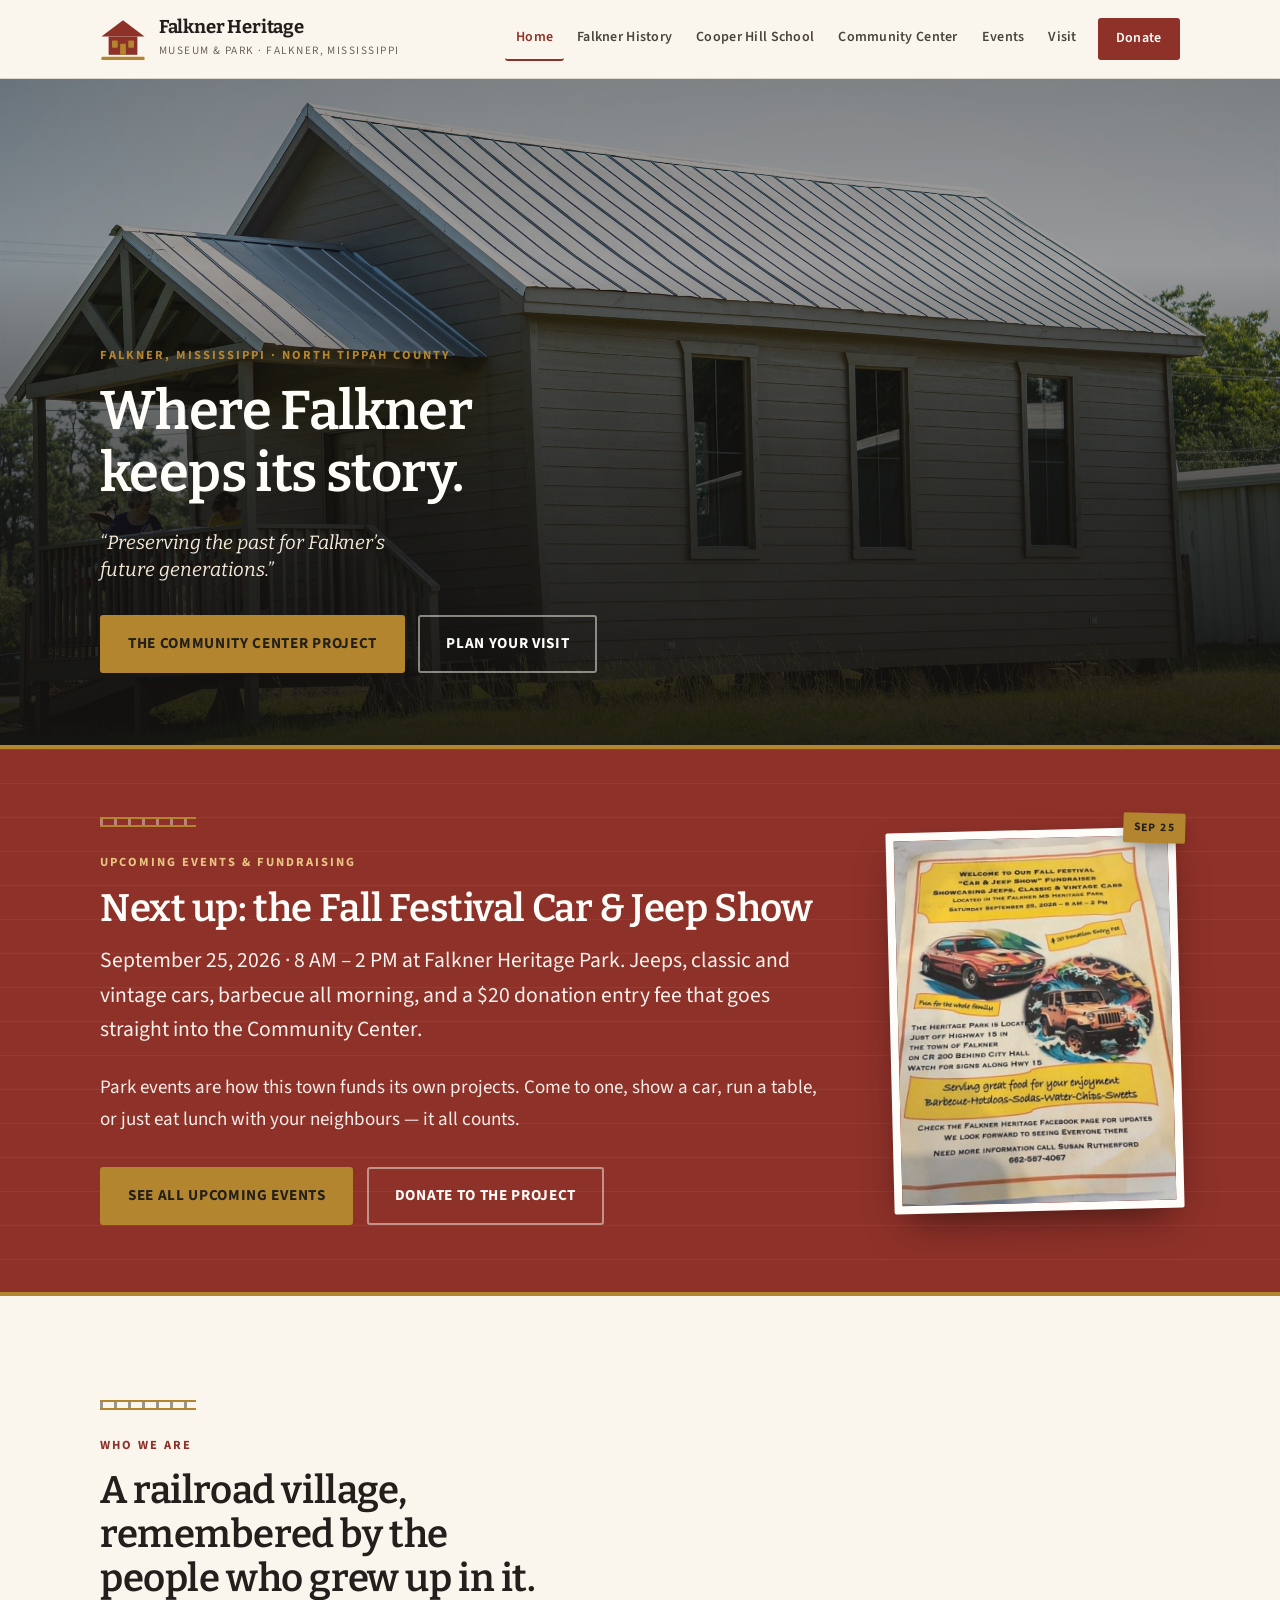
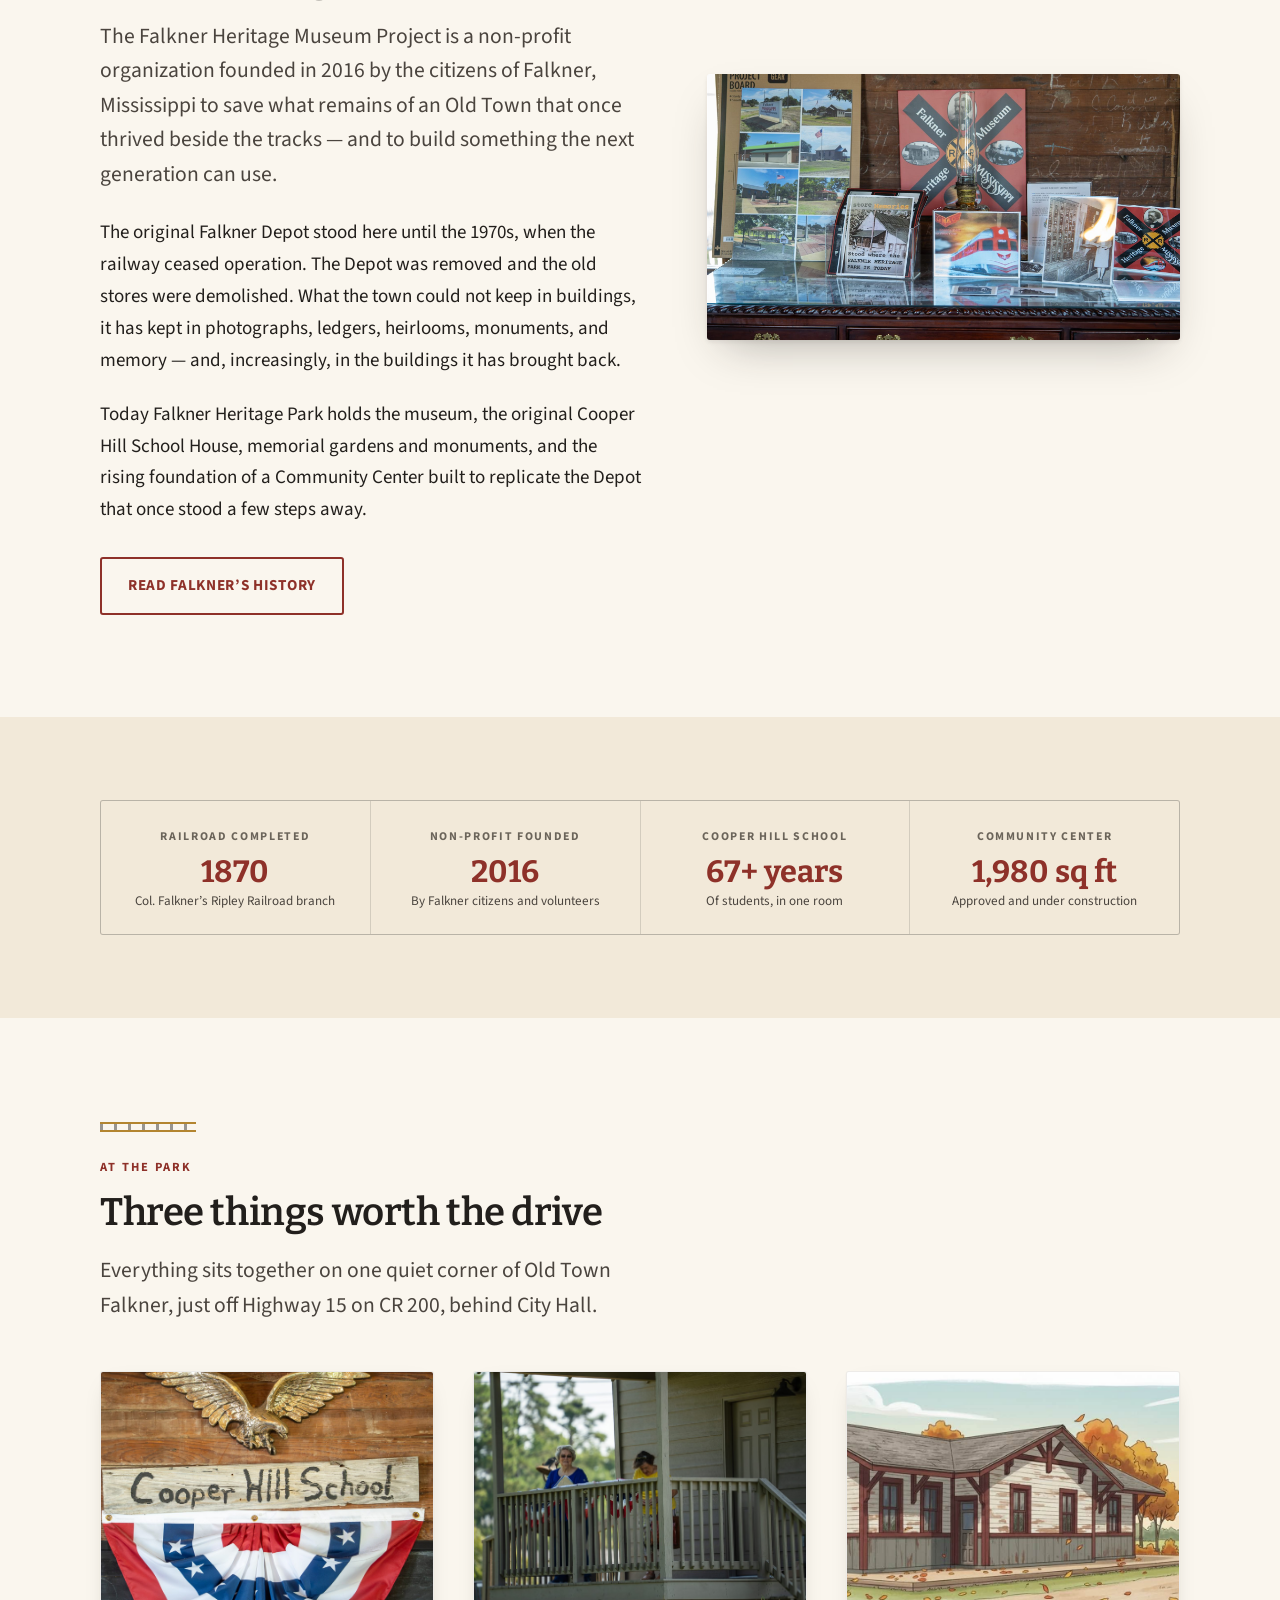
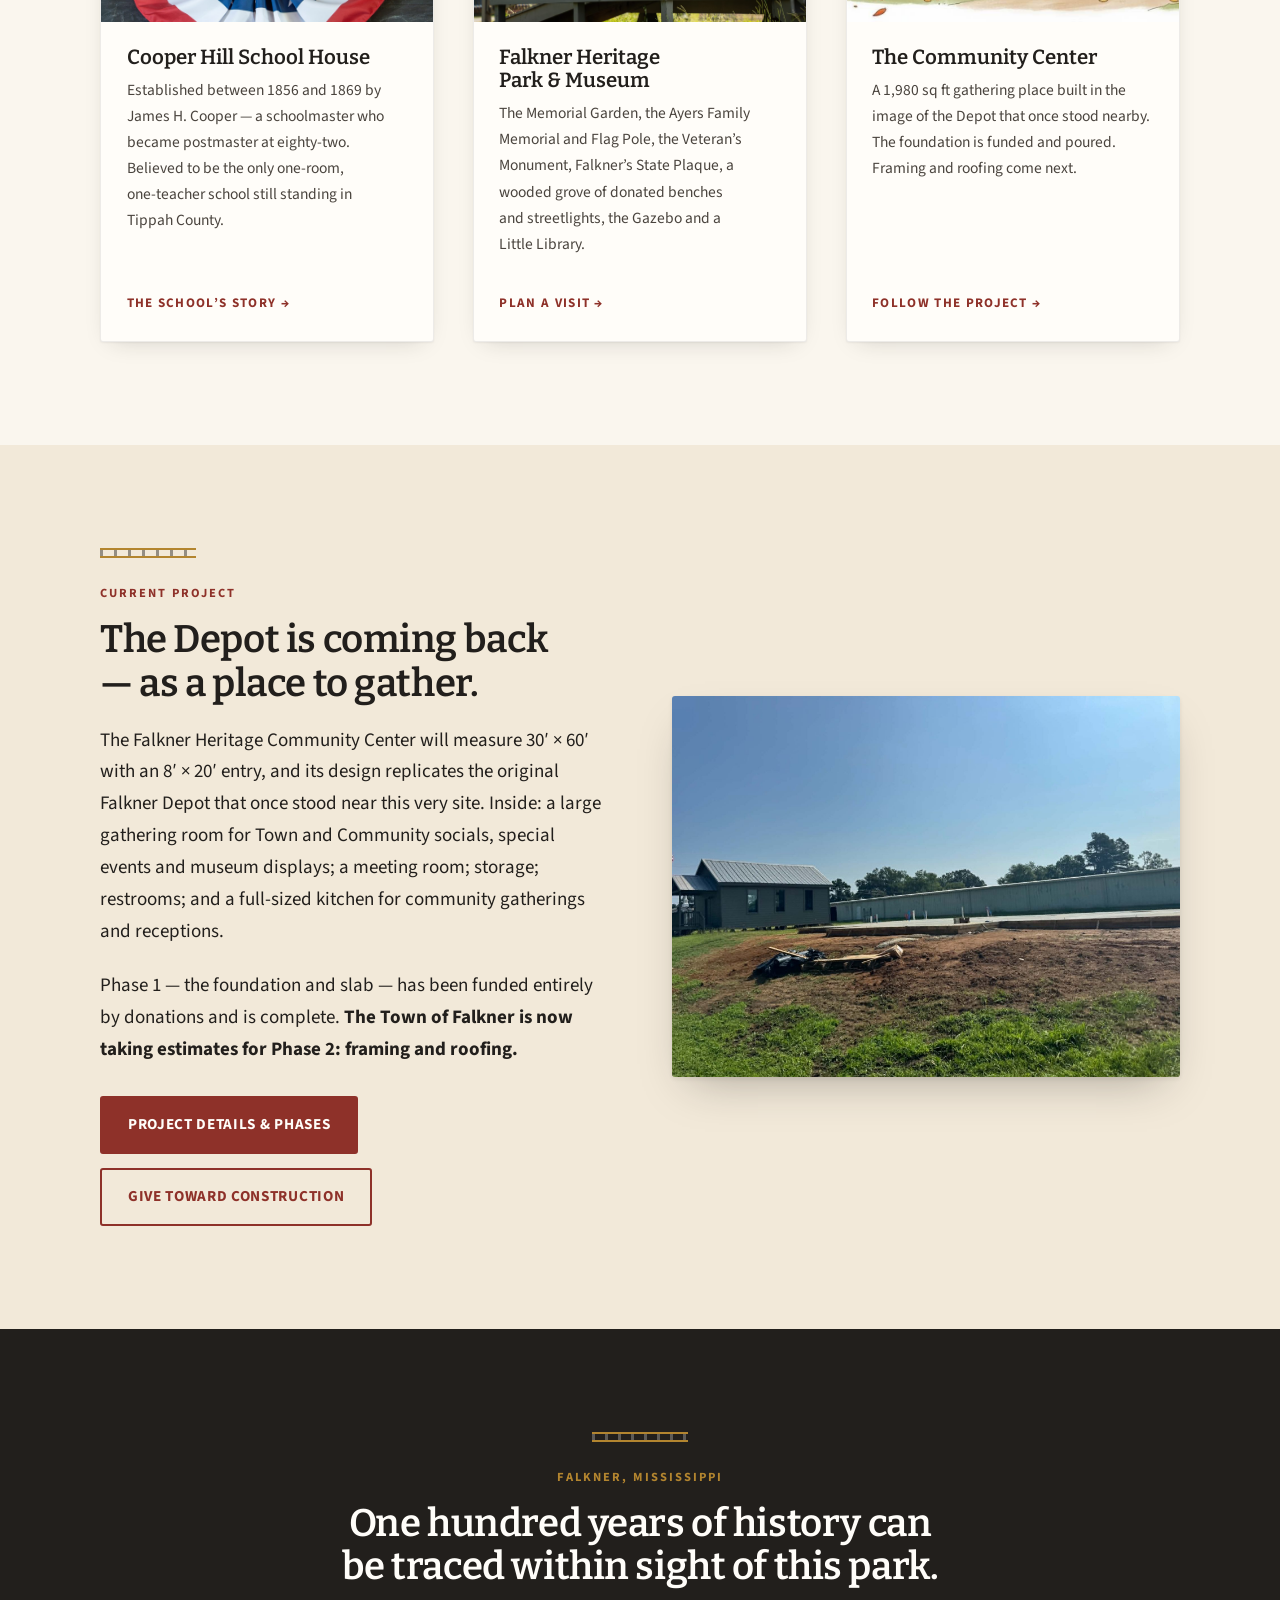
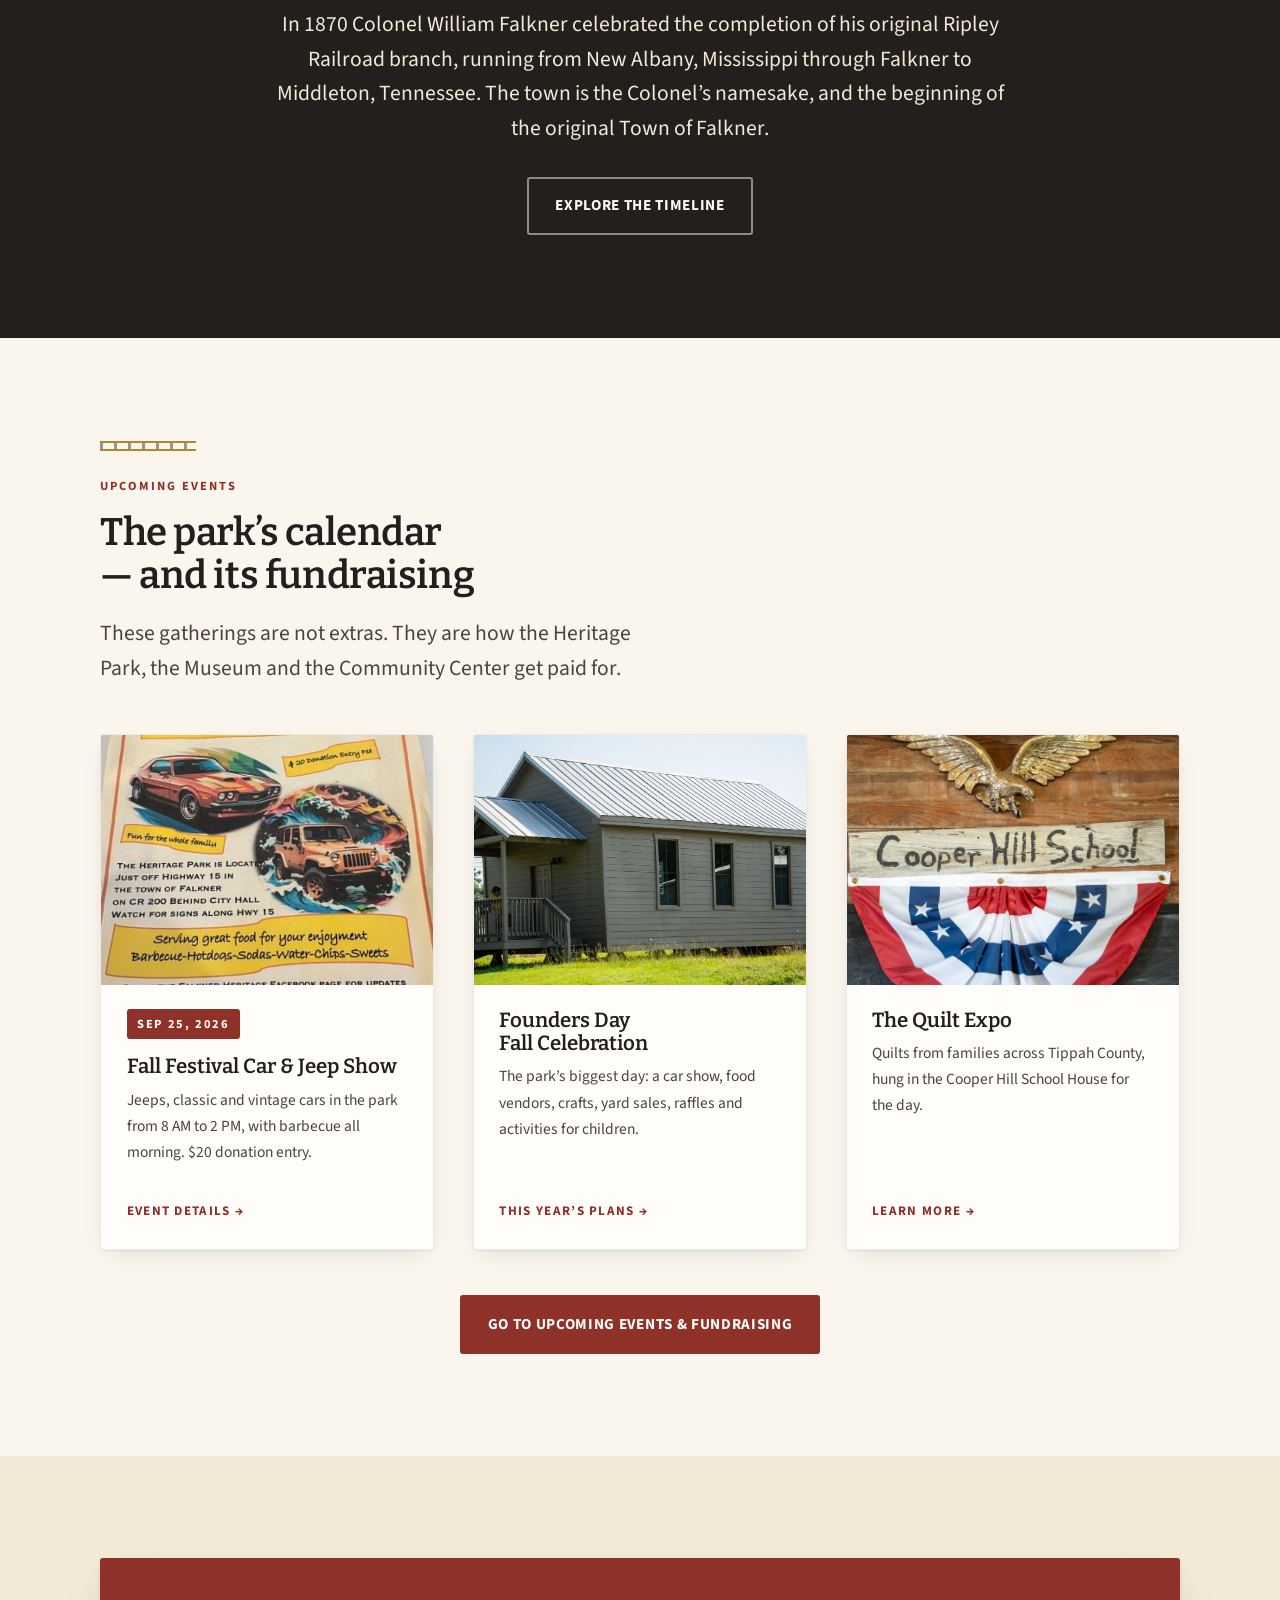
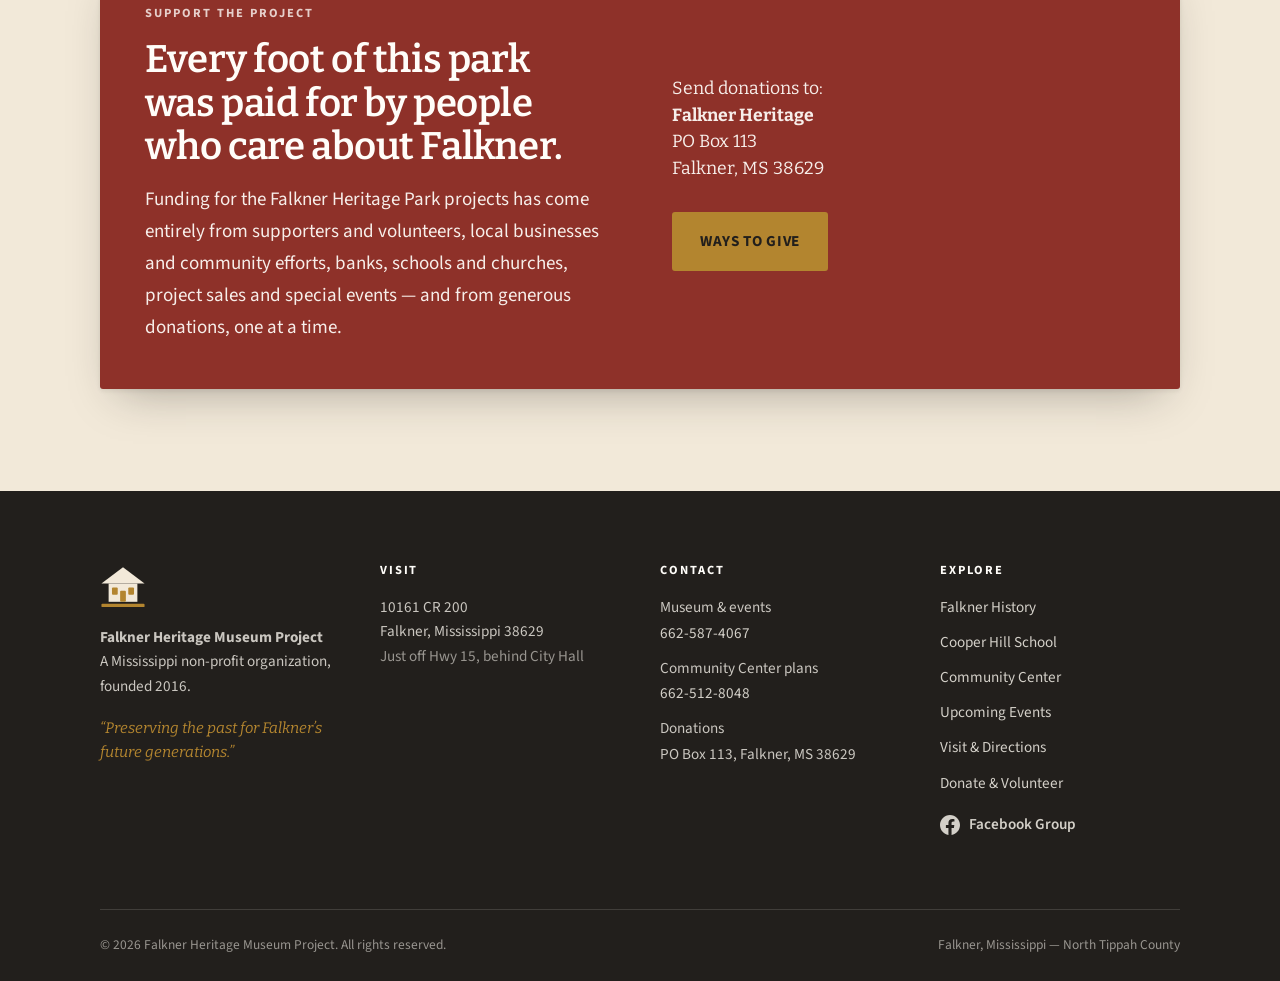
==== commit 5187a8b6: "Drop the unverified weekday from the car show date The printed flyer reads 'Saturday September 25, 2" ====
--- a/index.html
+++ b/index.html
@@ -156,7 +156,10 @@
         <div class="rail" aria-hidden="true"></div>
         <span class="kicker">Upcoming events &amp; fundraising</span>
         <h2 id="events-cta-heading">Next up: the Fall Festival Car &amp; Jeep Show</h2>
-        <p class="lede" style="color:rgba(255,253,249,.94)">Saturday, September&nbsp;25, 2026 &middot; 8&nbsp;AM &ndash; 2&nbsp;PM at Falkner Heritage Park. Jeeps, classic and vintage cars, barbecue all morning, and a $20 donation entry fee that goes straight into the Community Center.</p>
+        <!-- NOTE: the printed flyer reads "Saturday September 25, 2026", but Sept 25 2026 falls
+             on a Friday (Saturday is Sept 26). The weekday is left off here until the correct
+             date is confirmed. Add it back once you know which is right. -->
+        <p class="lede" style="color:rgba(255,253,249,.94)">September&nbsp;25, 2026 &middot; 8&nbsp;AM &ndash; 2&nbsp;PM at Falkner Heritage Park. Jeeps, classic and vintage cars, barbecue all morning, and a $20 donation entry fee that goes straight into the Community Center.</p>
         <p>Park events are how this town funds its own projects. Come to one, show a car, run a table, or just eat lunch with your neighbours &mdash; it all counts.</p>
         <div class="btn-row">
           <a class="btn btn--brass" href="events.html">See all upcoming events</a>
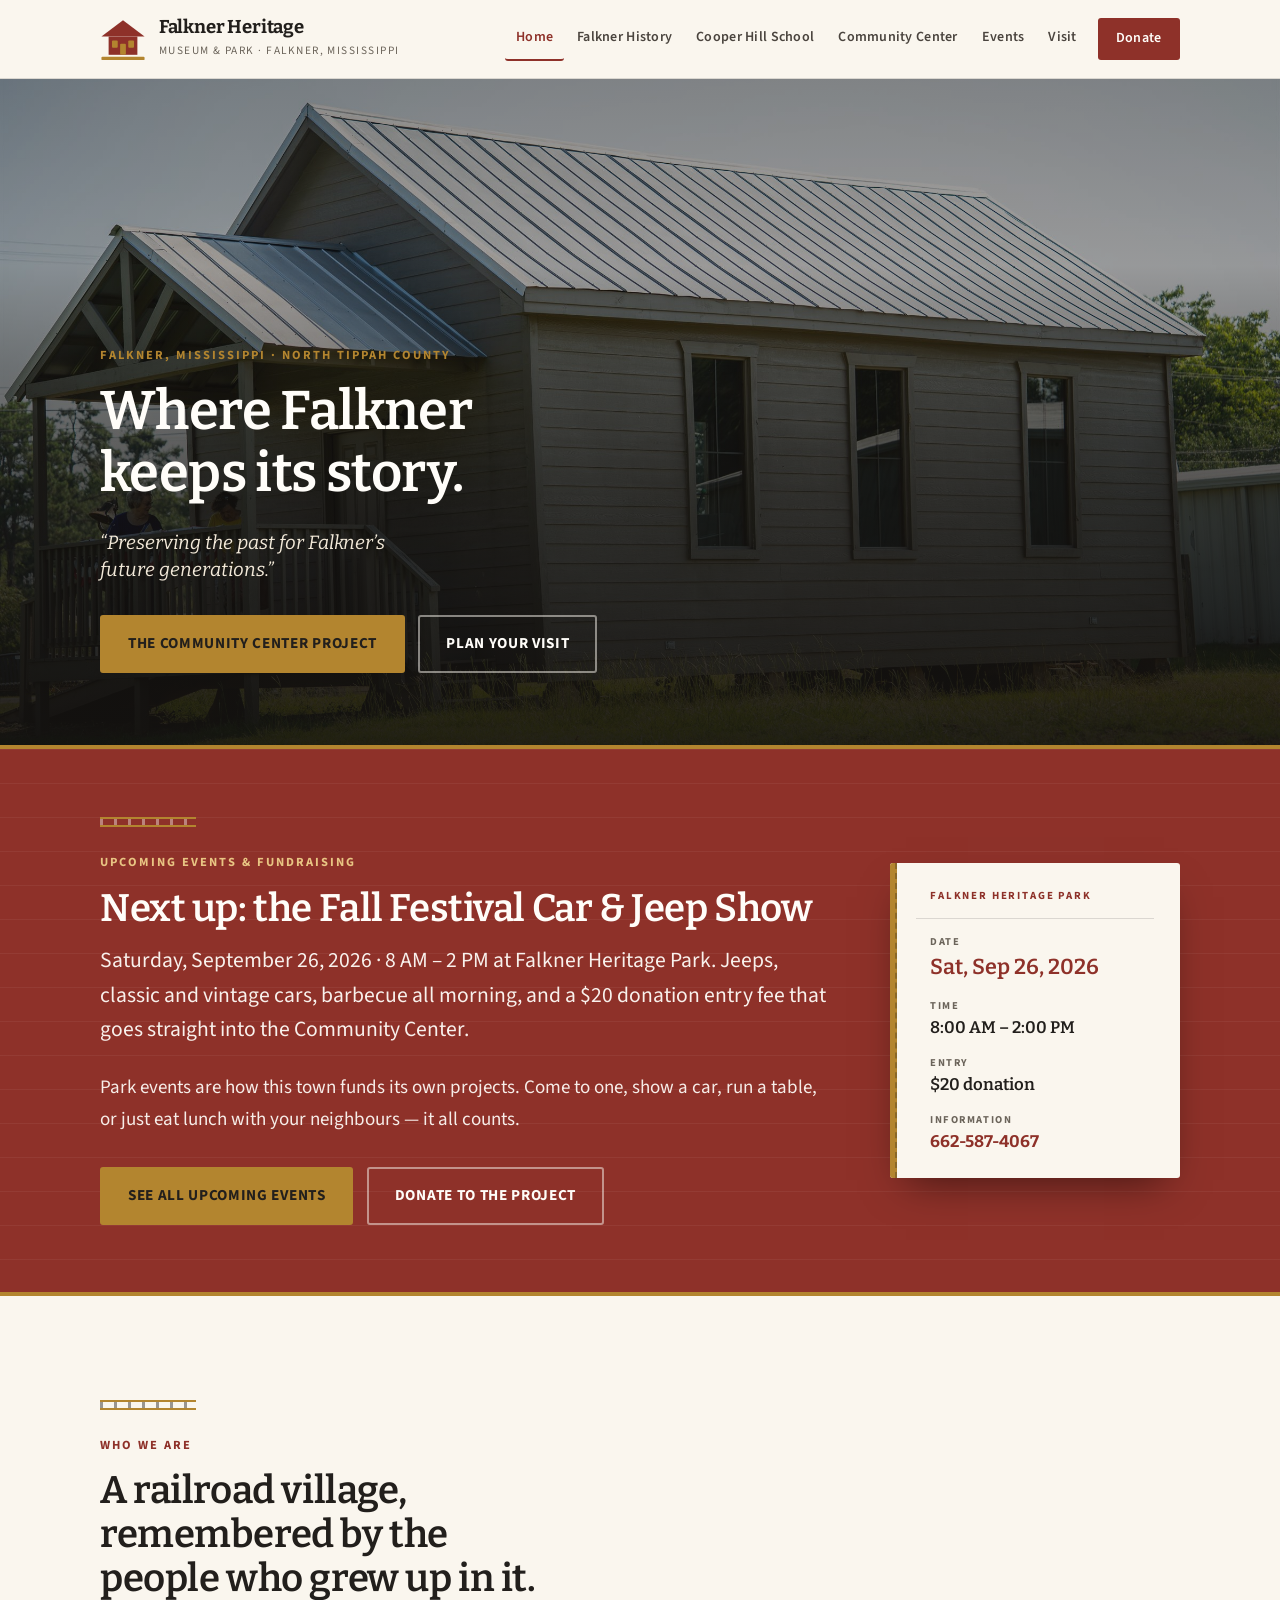
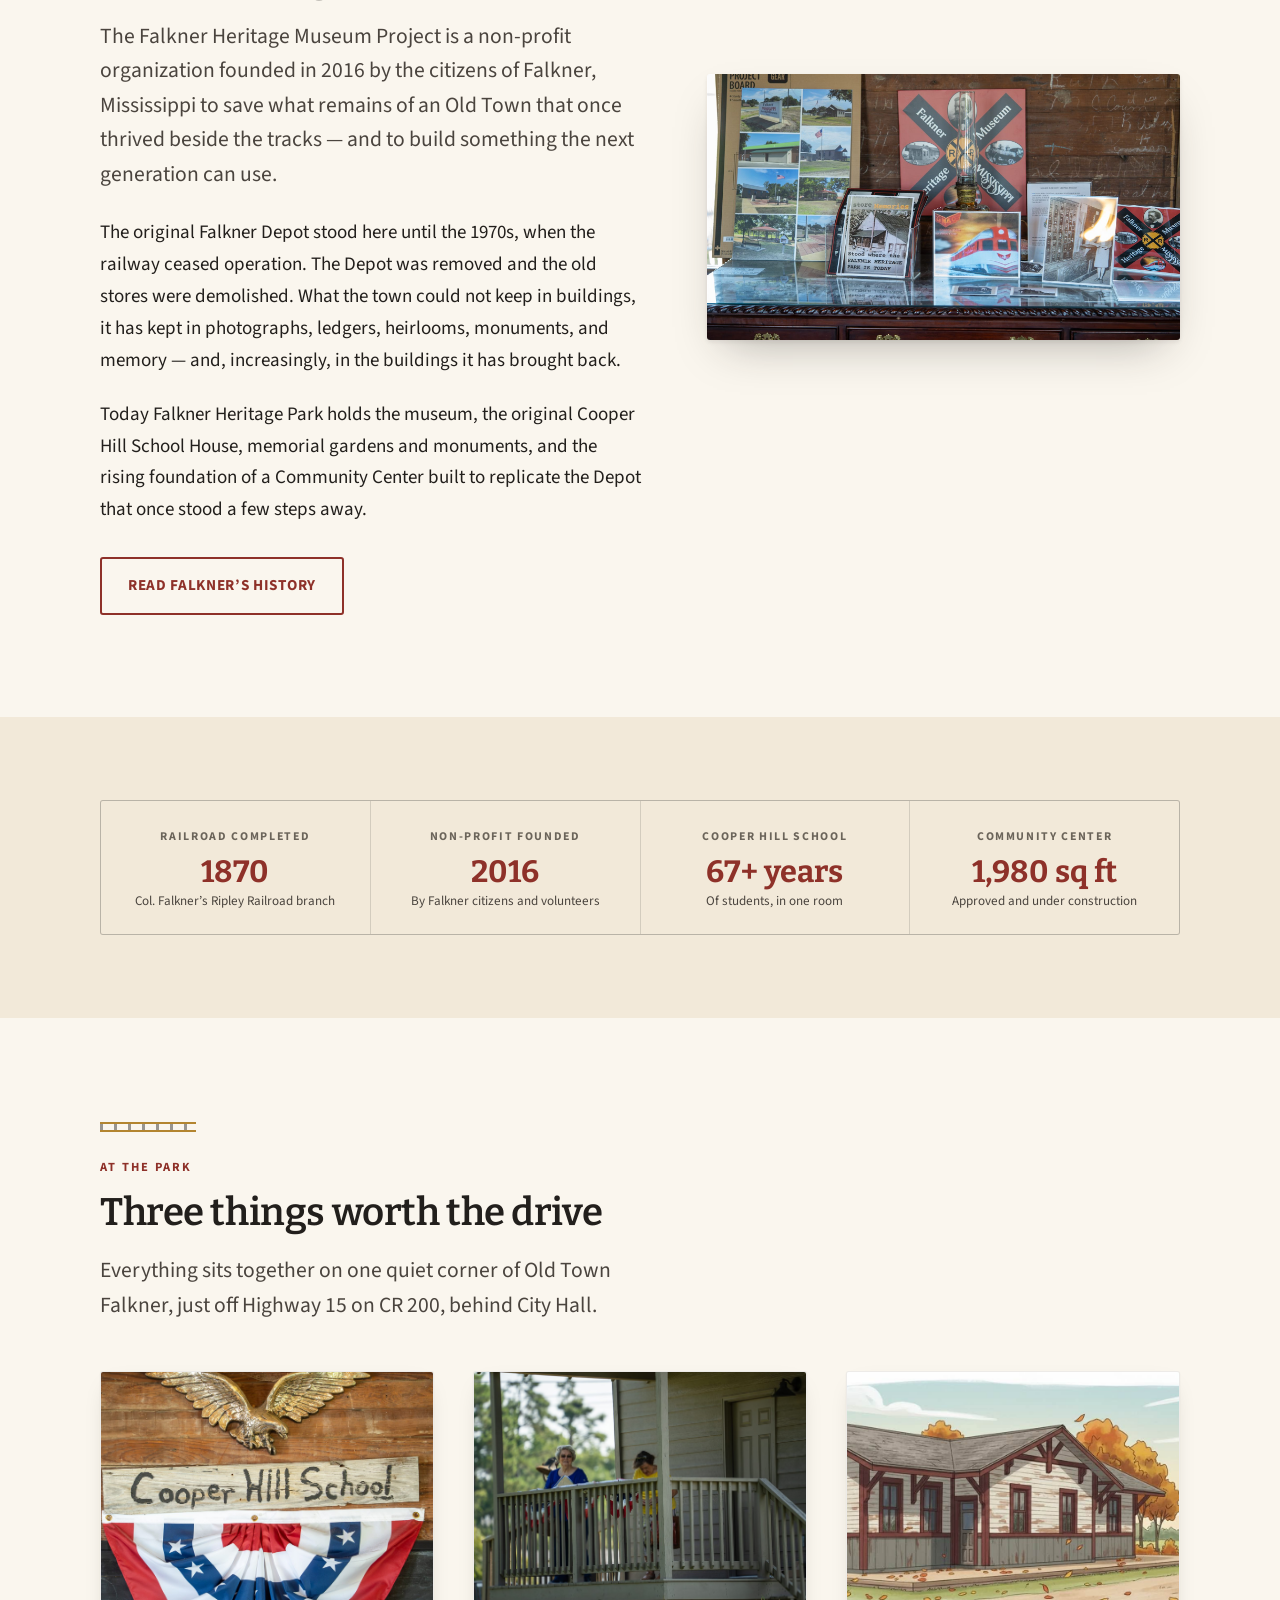
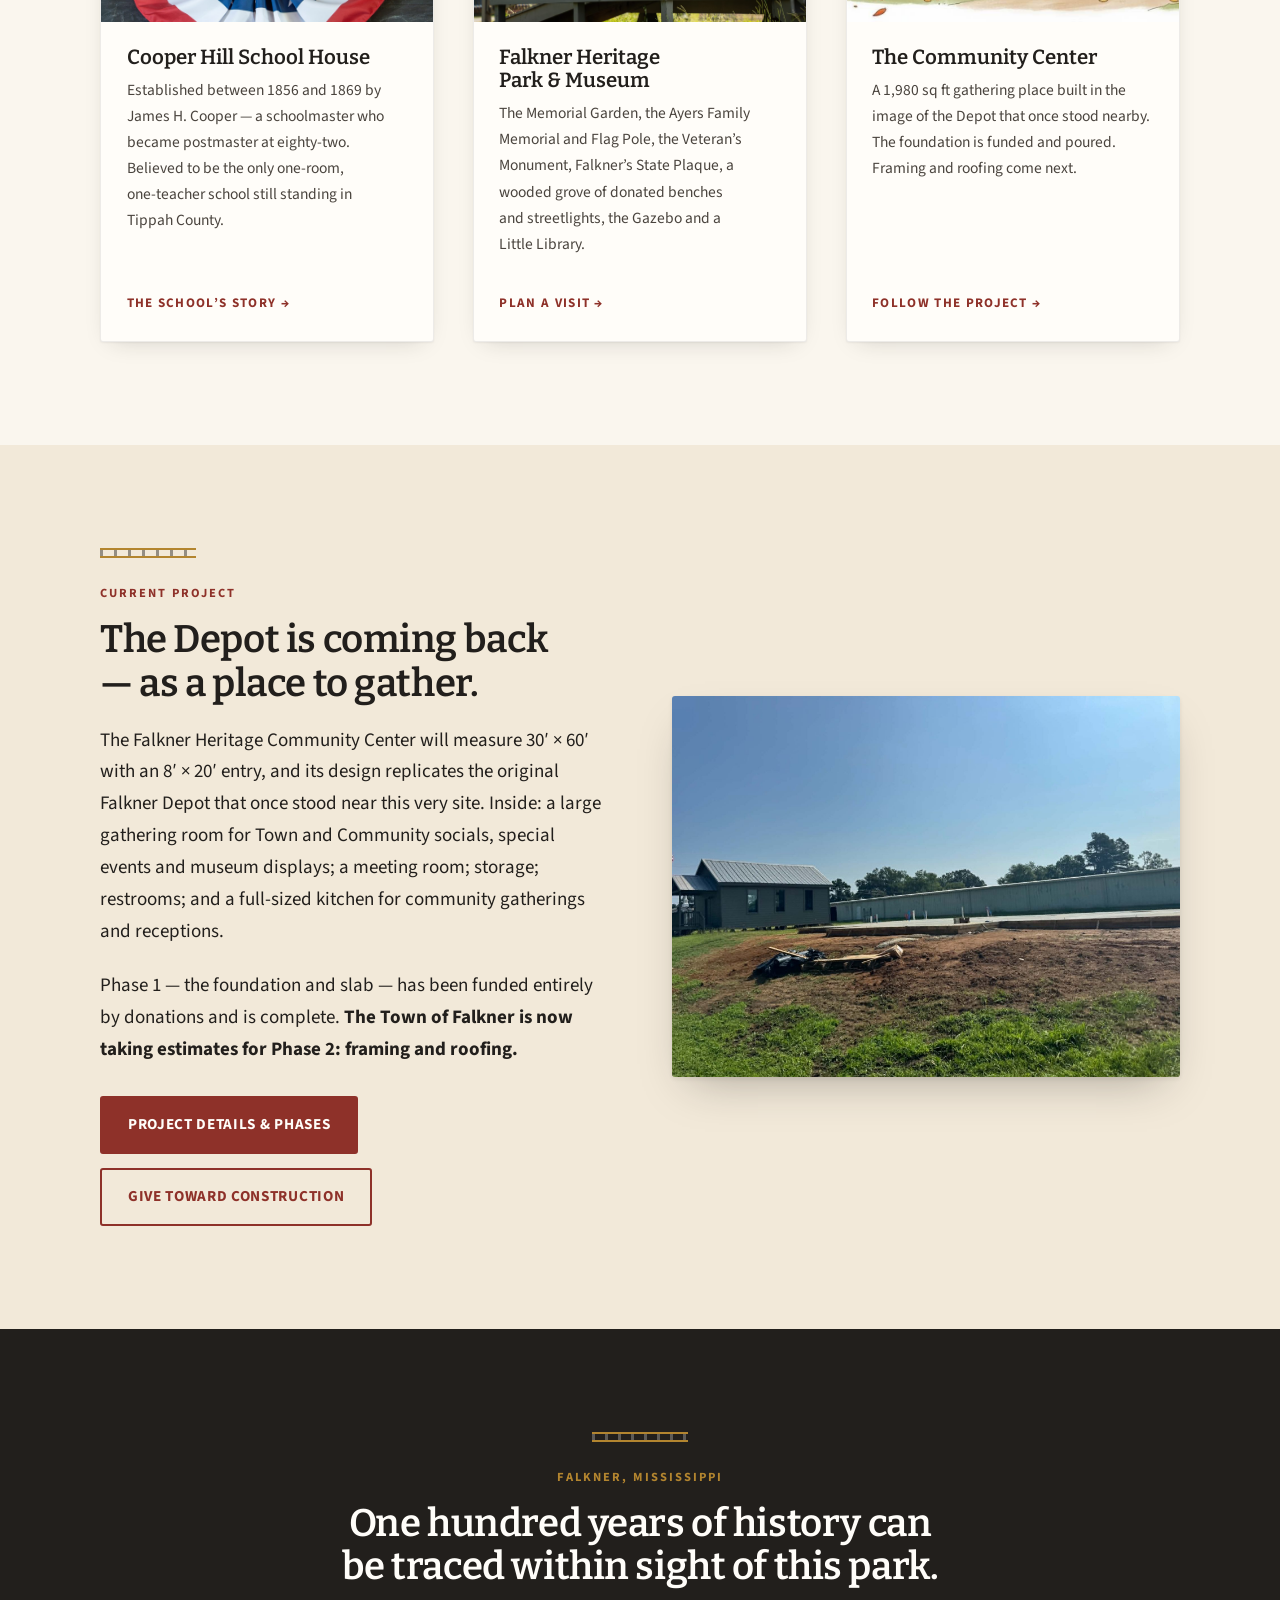
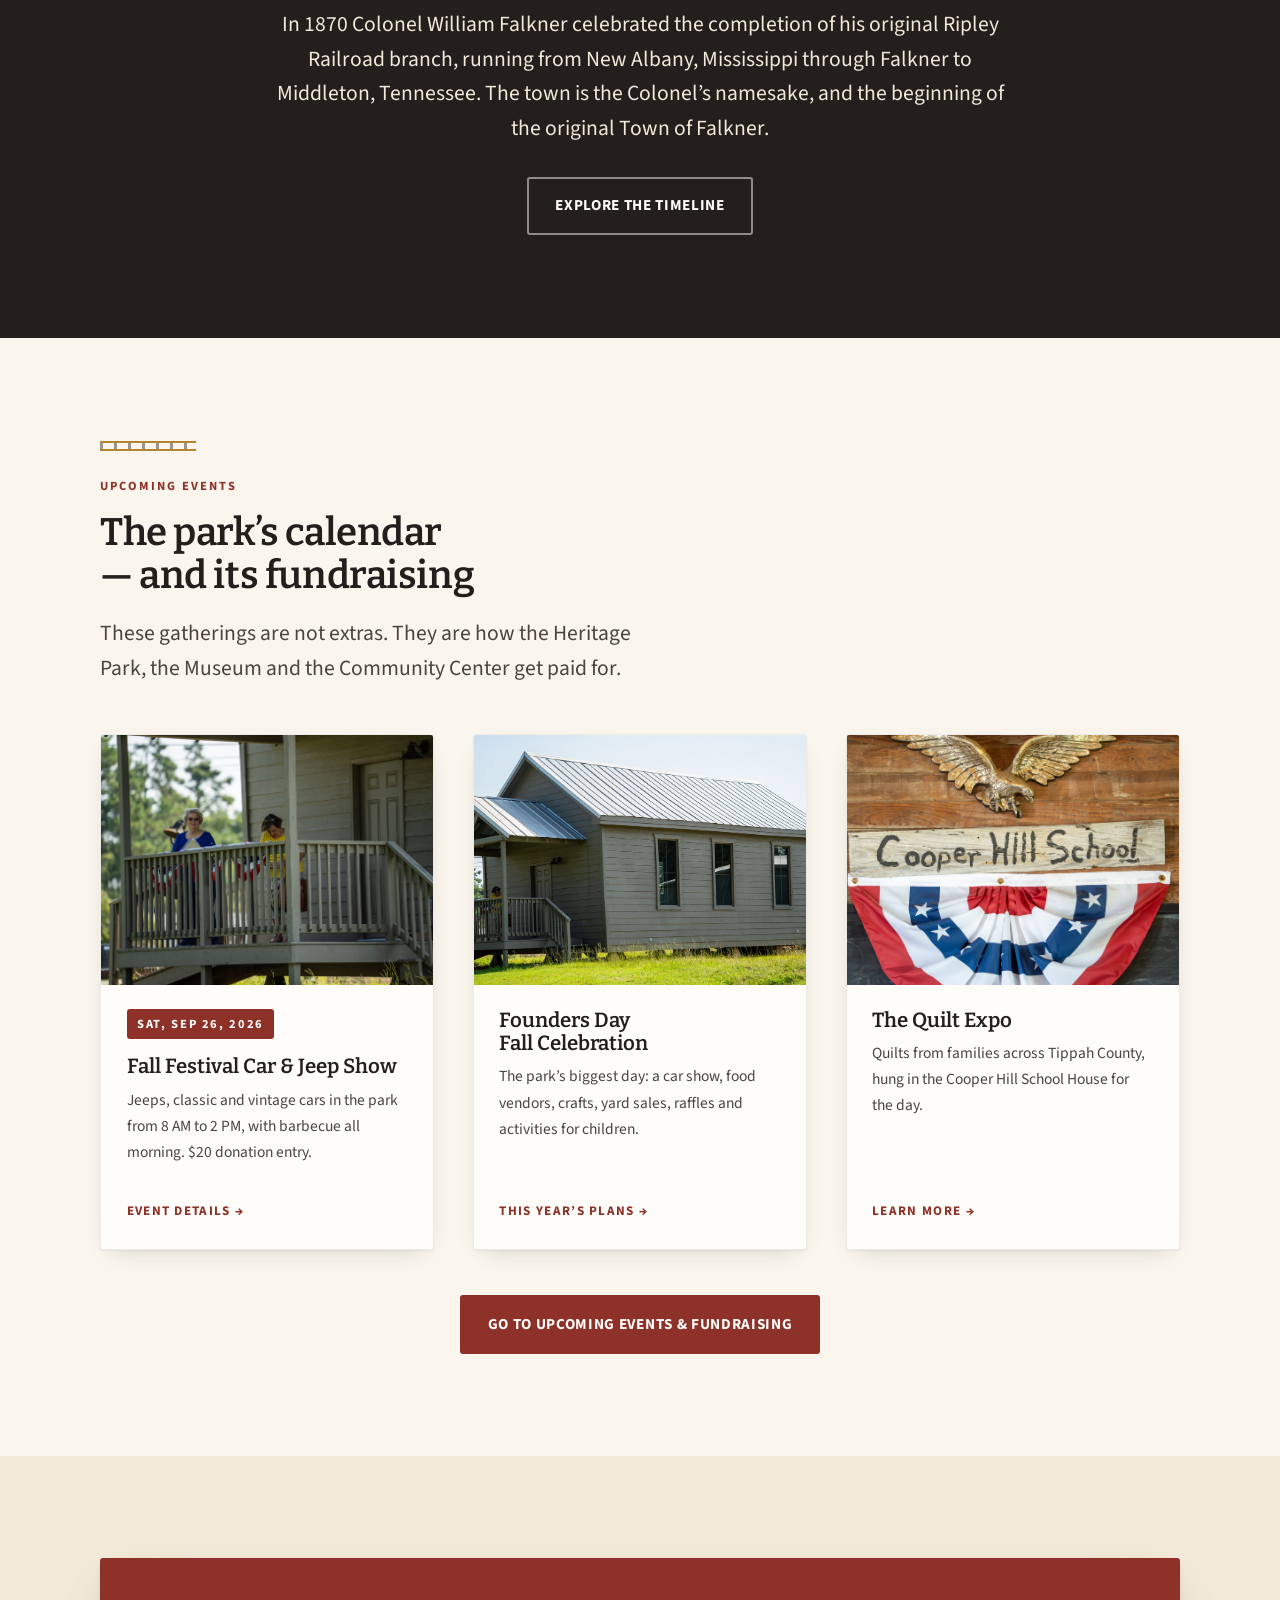
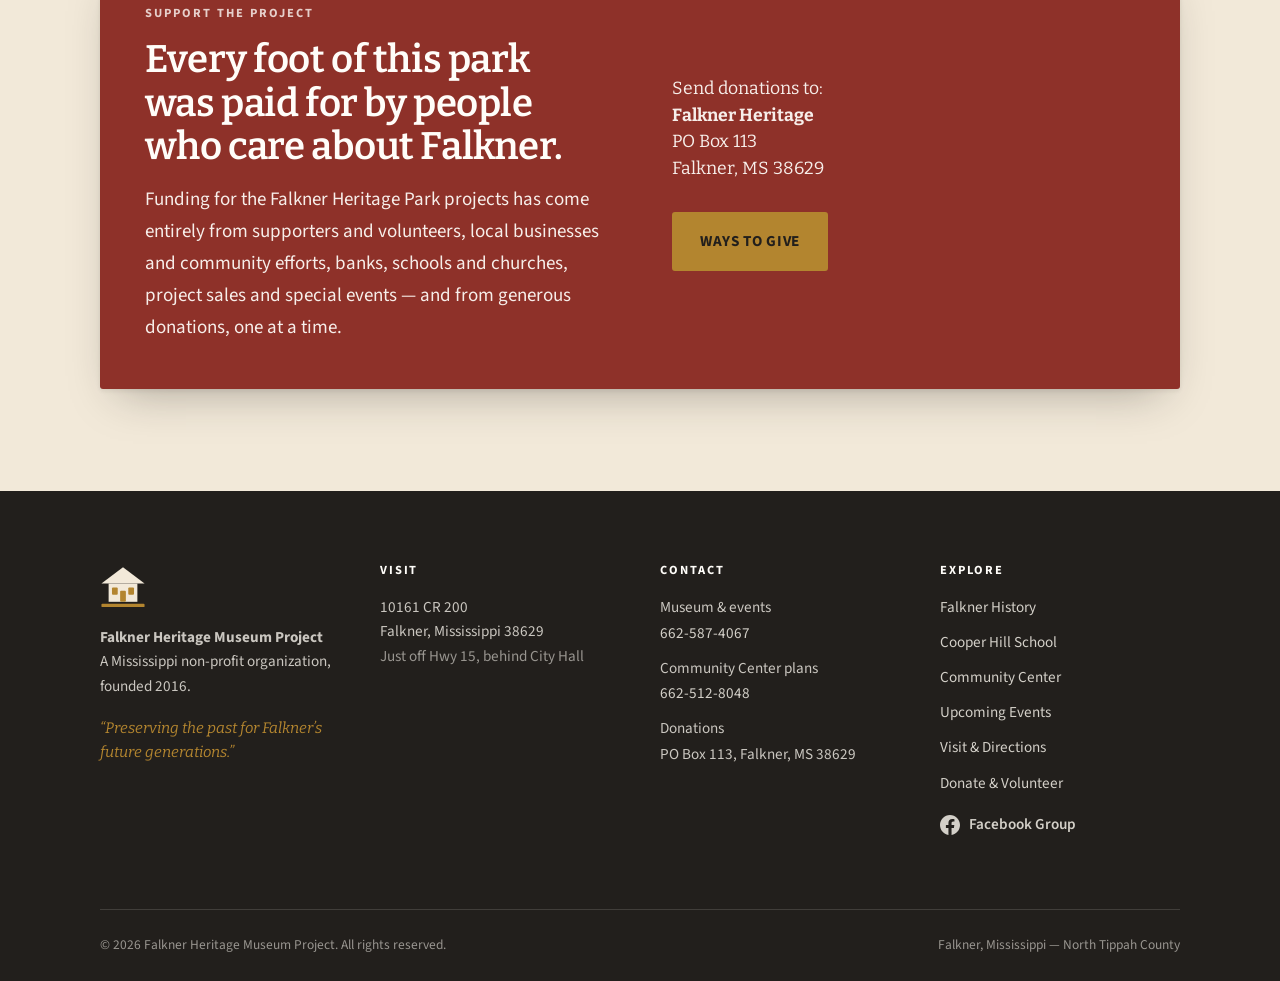
==== commit 384bcd70: "Use the Falkner Heritage collage as the share image; fix the event date Social cards now use the Fal" ====
--- a/index.html
+++ b/index.html
@@ -17,12 +17,14 @@
 <meta property="og:url" content="https://falknermsheritage.com/">
 <meta property="og:title" content="Falkner MS Heritage - Museum &amp; Park in Falkner, Mississippi">
 <meta property="og:description" content="Preserving the past for Falkner's future generations. The Falkner Heritage Museum, Cooper Hill School House and Heritage Park in Falkner, MS.">
-<meta property="og:image" content="https://falknermsheritage.com/assets/img/schoolhouse-exterior-sm.jpg">
-<meta property="og:image:alt" content="The restored Cooper Hill School House in Falkner Heritage Park, Falkner, Mississippi">
+<meta property="og:image" content="https://falknermsheritage.com/assets/img/og-falkner-heritage.jpg">
+<meta property="og:image:alt" content="A collage of historic Falkner, Mississippi images: the Falkner Depot, Colonel William Falkner, a New Orleans, Mobile &amp; Chicago railroad ticket from Falkner to Tiplersville, the old schools and storefronts.">
+<meta property="og:image:width" content="1200">
+<meta property="og:image:height" content="630">
 <meta name="twitter:card" content="summary_large_image">
 <meta name="twitter:title" content="Falkner MS Heritage - Museum &amp; Park in Falkner, Mississippi">
 <meta name="twitter:description" content="Preserving the past for Falkner's future generations. The Falkner Heritage Museum, Cooper Hill School House and Heritage Park in Falkner, MS.">
-<meta name="twitter:image" content="https://falknermsheritage.com/assets/img/schoolhouse-exterior-sm.jpg">
+<meta name="twitter:image" content="https://falknermsheritage.com/assets/img/og-falkner-heritage.jpg">
 
 <meta name="theme-color" content="#8e3129">
 <link rel="icon" href="assets/img/favicon.svg" type="image/svg+xml">
@@ -156,21 +158,25 @@
         <div class="rail" aria-hidden="true"></div>
         <span class="kicker">Upcoming events &amp; fundraising</span>
         <h2 id="events-cta-heading">Next up: the Fall Festival Car &amp; Jeep Show</h2>
-        <!-- NOTE: the printed flyer reads "Saturday September 25, 2026", but Sept 25 2026 falls
-             on a Friday (Saturday is Sept 26). The weekday is left off here until the correct
-             date is confirmed. Add it back once you know which is right. -->
-        <p class="lede" style="color:rgba(255,253,249,.94)">September&nbsp;25, 2026 &middot; 8&nbsp;AM &ndash; 2&nbsp;PM at Falkner Heritage Park. Jeeps, classic and vintage cars, barbecue all morning, and a $20 donation entry fee that goes straight into the Community Center.</p>
+        <p class="lede" style="color:rgba(255,253,249,.94)">Saturday, September&nbsp;26, 2026 &middot; 8&nbsp;AM &ndash; 2&nbsp;PM at Falkner Heritage Park. Jeeps, classic and vintage cars, barbecue all morning, and a $20 donation entry fee that goes straight into the Community Center.</p>
         <p>Park events are how this town funds its own projects. Come to one, show a car, run a table, or just eat lunch with your neighbours &mdash; it all counts.</p>
         <div class="btn-row">
           <a class="btn btn--brass" href="events.html">See all upcoming events</a>
           <a class="btn btn--light" href="support.html">Donate to the project</a>
         </div>
       </div>
-      <div class="cta-band-media">
-        <span class="cta-band-flag">Sep 25</span>
-        <a href="events.html" aria-label="See details for the Fall Festival Car and Jeep Show">
-          <img src="assets/img/car-jeep-show-flyer.jpg" alt="Flyer for the Fall Festival Car and Jeep Show fundraiser at Falkner Heritage Park." width="1200" height="1600">
-        </a>
+      <div class="ticket">
+        <div class="ticket-head">Falkner Heritage Park</div>
+        <dl>
+          <dt>Date</dt>
+          <dd class="ticket-hero">Sat, Sep 26, 2026</dd>
+          <dt>Time</dt>
+          <dd>8:00 AM &ndash; 2:00 PM</dd>
+          <dt>Entry</dt>
+          <dd>$20 donation</dd>
+          <dt>Information</dt>
+          <dd><a href="tel:+16625874067" style="text-decoration:none">662-587-4067</a></dd>
+        </dl>
       </div>
     </div>
   </section>
@@ -318,10 +324,10 @@
       <div class="grid grid--3 reveal" style="margin-top:3rem">
         <article class="card">
           <div class="card-media">
-            <img src="assets/img/car-jeep-show-flyer.jpg" alt="Flyer for the Fall Festival Car and Jeep Show fundraiser." loading="lazy" width="1200" height="1600">
-          </div>
-          <div class="card-body">
-            <span class="event-date" style="align-self:flex-start">Sep 25, 2026</span>
+            <img src="assets/img/schoolhouse-porch.jpg" alt="Volunteers hanging patriotic bunting on the Cooper Hill School House porch ahead of a Falkner Heritage Park event." loading="lazy" width="1800" height="1013">
+          </div>
+          <div class="card-body">
+            <span class="event-date" style="align-self:flex-start">Sat, Sep 26, 2026</span>
             <h3>Fall Festival Car &amp; Jeep Show</h3>
             <p>Jeeps, classic and vintage cars in the park from 8&nbsp;AM to 2&nbsp;PM, with barbecue all morning. $20 donation entry.</p>
             <a class="card-link" href="events.html#car-show">Event details</a>
--- a/assets/css/site.css
+++ b/assets/css/site.css
@@ -609,6 +609,8 @@
   overflow: hidden;
 }
 @media (min-width: 820px) { .event { grid-template-columns: 320px 1fr; } }
+/* Used while an event has no artwork — the body spans the full card. */
+.event--nomedia { grid-template-columns: 1fr !important; }
 /* The flyer is a portrait document — frame it rather than cropping it to fill. */
 .event-media {
   background: var(--paper-2);
@@ -671,31 +673,42 @@
 }
 .cta-band a:not(.btn) { color: var(--white); }
 
-.cta-band-media {
+/* A depot-ticket panel — stands in for event artwork and echoes the
+   New Orleans, Mobile & Chicago ticket in the museum's own collection. */
+.ticket {
   position: relative;
-  transform: rotate(-1.4deg);
-}
-.cta-band-media img {
-  width: 100%;
-  border: 8px solid var(--white);
-  border-radius: 2px;
-  box-shadow: 0 18px 40px -14px rgba(0, 0, 0, .55);
-}
-.cta-band-flag {
-  position: absolute; top: -14px; right: -10px;
-  background: var(--brass); color: var(--ink);
-  font-size: .72rem; font-weight: 700; letter-spacing: .12em; text-transform: uppercase;
-  padding: .45em .9em; border-radius: 2px;
-  box-shadow: 0 6px 16px -6px rgba(0, 0, 0, .5);
-  transform: rotate(3deg);
-}
-@media (prefers-reduced-motion: reduce) {
-  .cta-band-media { transform: none; }
-  .cta-band-flag { transform: none; }
-}
-@media (max-width: 899px) {
-  .cta-band-media { max-width: 280px; }
-}
+  background: var(--paper);
+  color: var(--ink);
+  border-radius: 3px;
+  padding: 1.5rem 1.6rem 1.6rem;
+  box-shadow: 0 18px 40px -16px rgba(0, 0, 0, .55);
+}
+.ticket::before {
+  content: ""; position: absolute; left: 0; top: 0; bottom: 0; width: 7px;
+  border-right: 2px dashed rgba(34, 31, 28, .28);
+  background: var(--brass);
+  border-radius: 3px 0 0 3px;
+}
+.ticket-head {
+  font-size: .68rem; font-weight: 700; letter-spacing: .17em; text-transform: uppercase;
+  color: var(--depot); padding-left: .9rem;
+  border-bottom: 1px solid var(--rule); padding-bottom: .8rem; margin-bottom: .9rem;
+}
+.ticket dl { margin: 0; padding-left: .9rem; }
+.ticket dt {
+  font-size: .66rem; font-weight: 700; letter-spacing: .15em; text-transform: uppercase;
+  color: var(--ink-faint); margin-bottom: .15rem;
+}
+.ticket dd {
+  margin: 0 0 .95rem;
+  font-family: var(--font-display);
+  font-size: 1.05rem; font-weight: 600; line-height: 1.3;
+}
+.ticket dd:last-child { margin-bottom: 0; }
+.ticket .ticket-hero { font-size: 1.35rem; color: var(--depot); }
+/* Outrank .cta-band's white link colour — the ticket sits on cream, not red. */
+.cta-band .ticket a:not(.btn),
+.ticket a:not(.btn) { color: var(--depot); font-weight: 700; }
 
 /* --- 16. Map ------------------------------------------------------------------ */
 
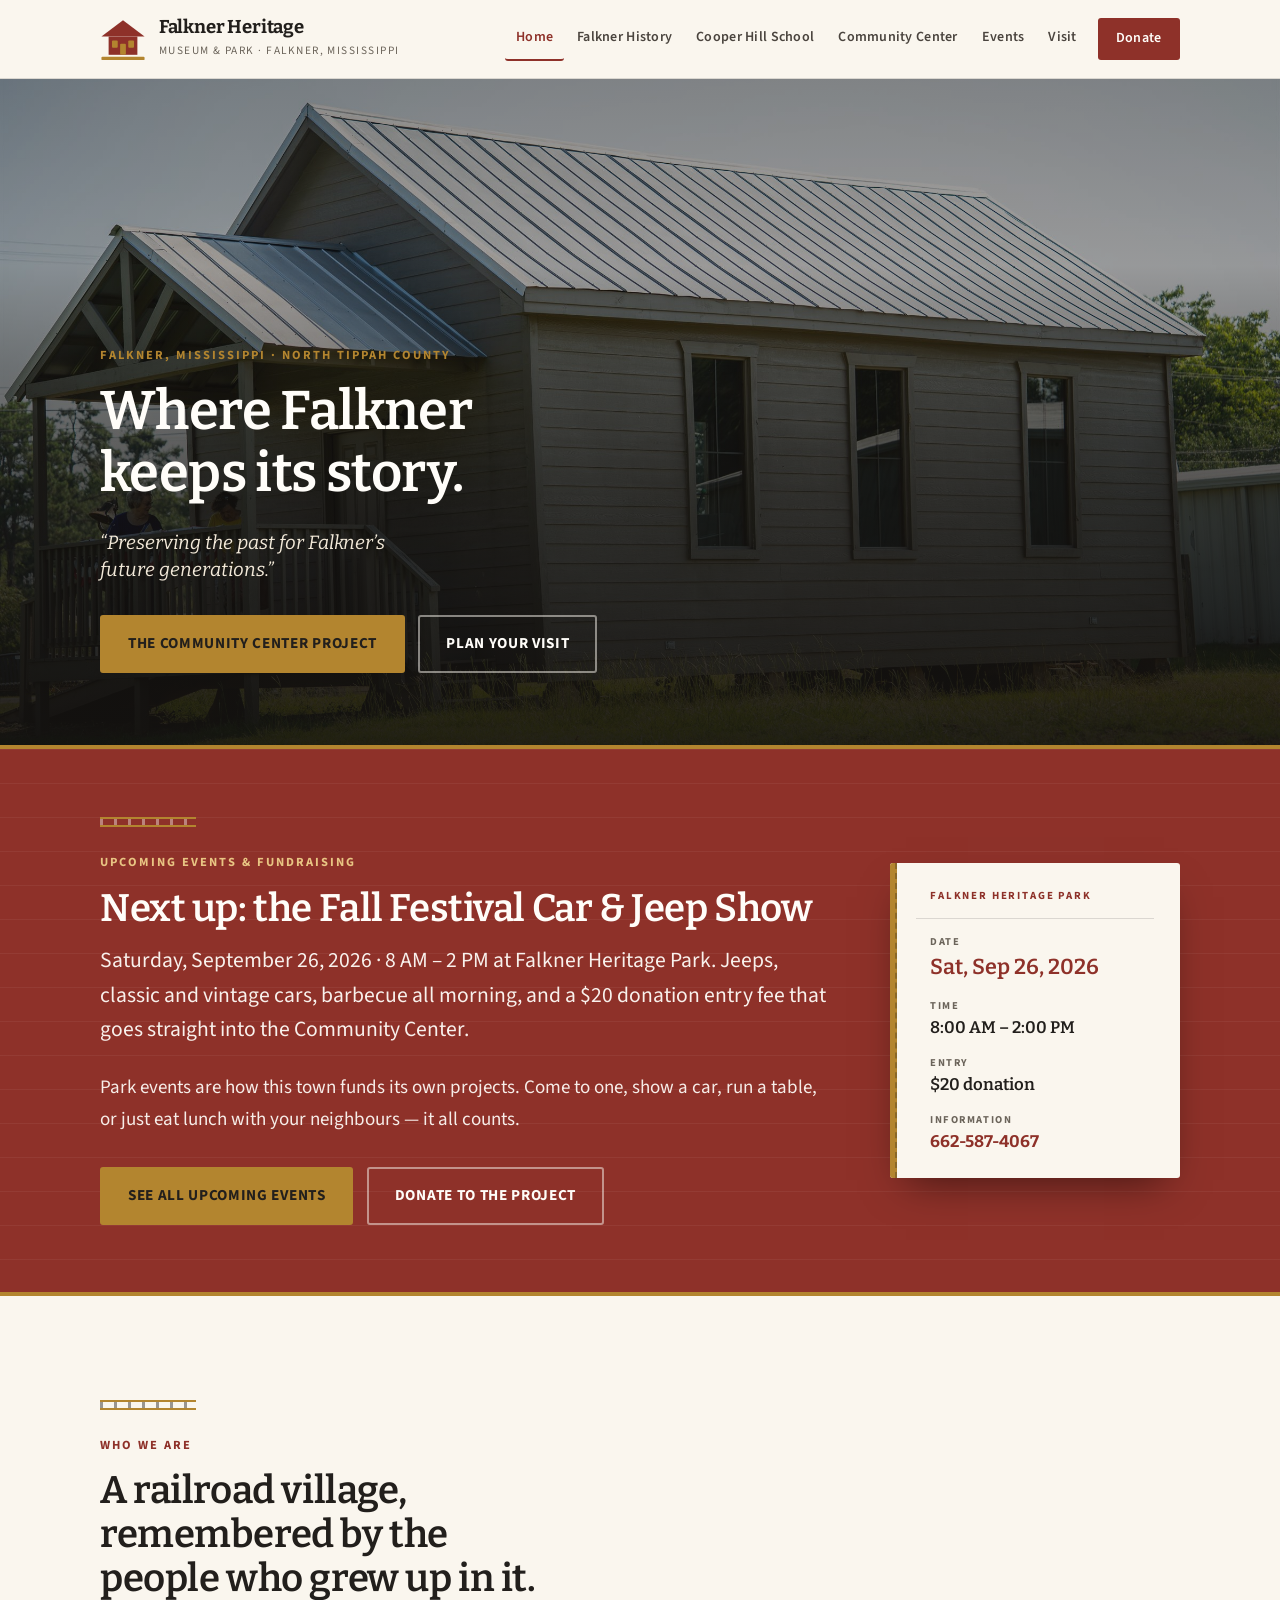
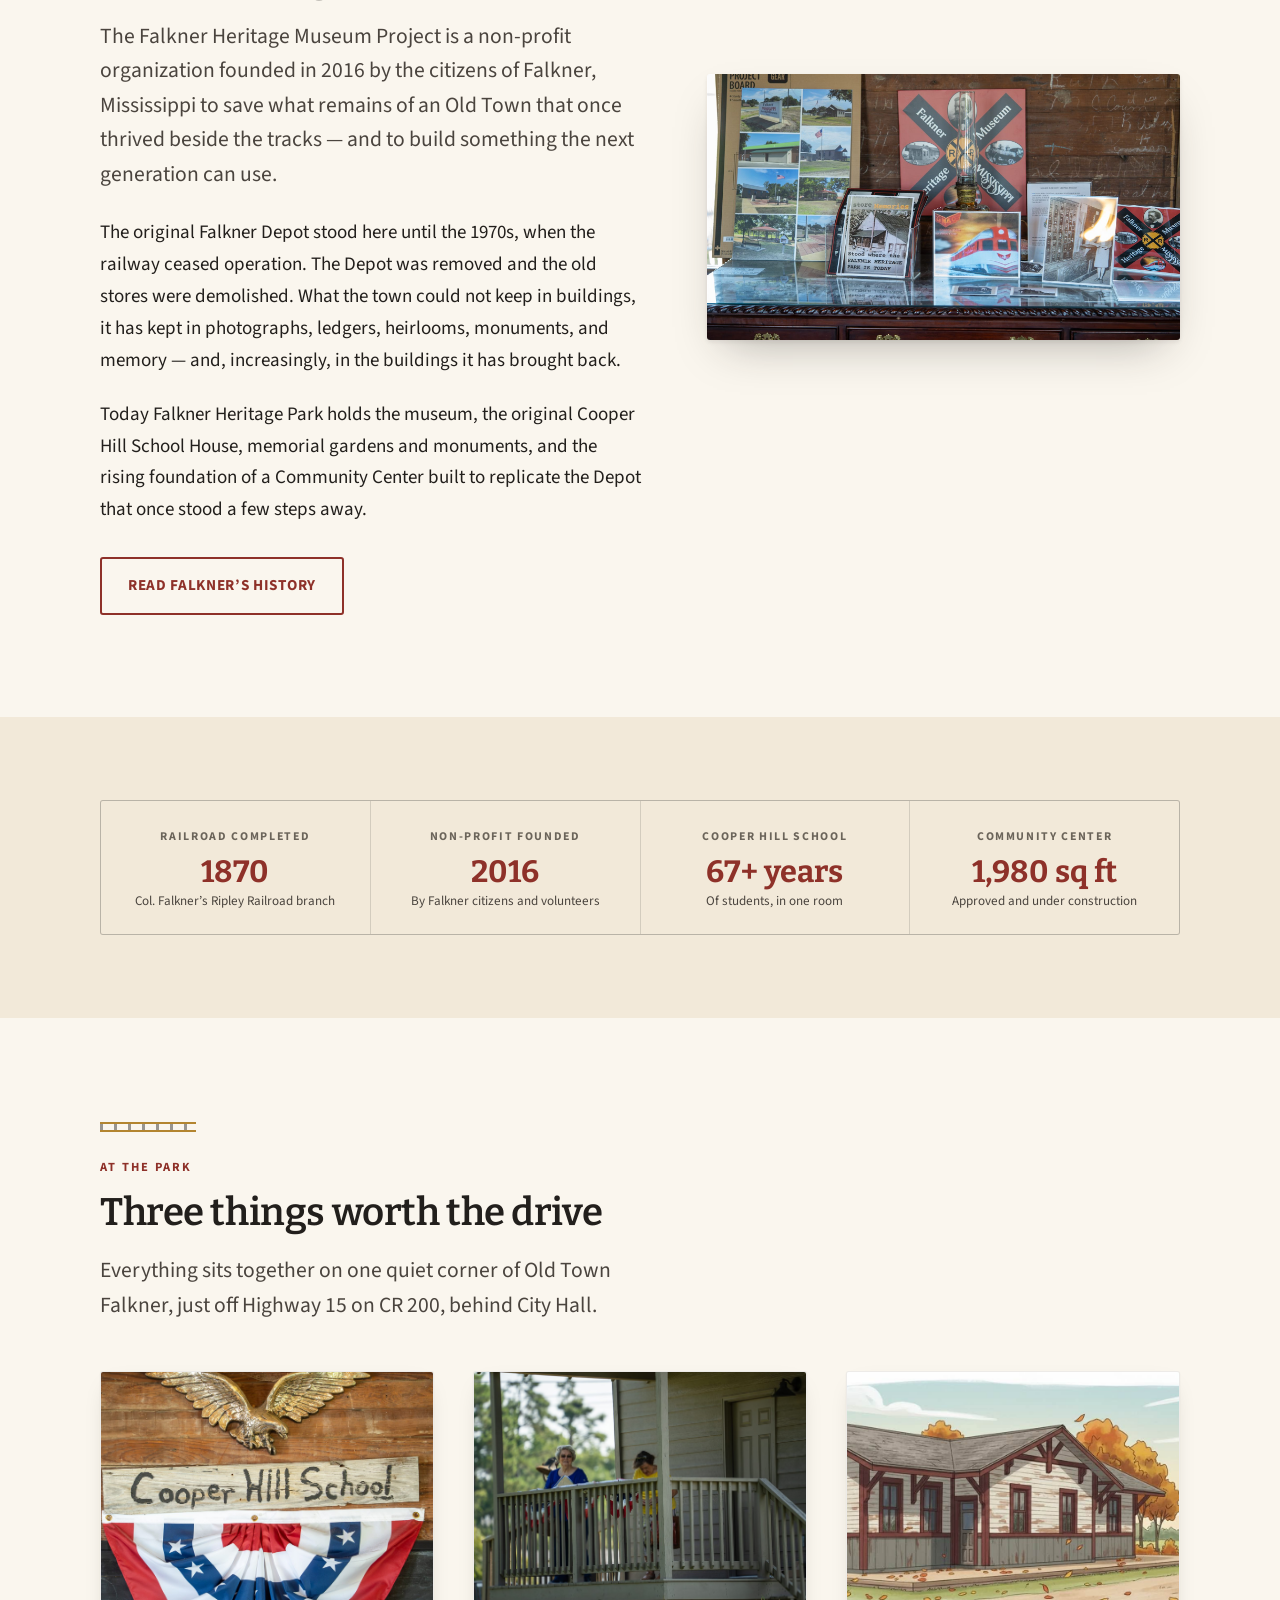
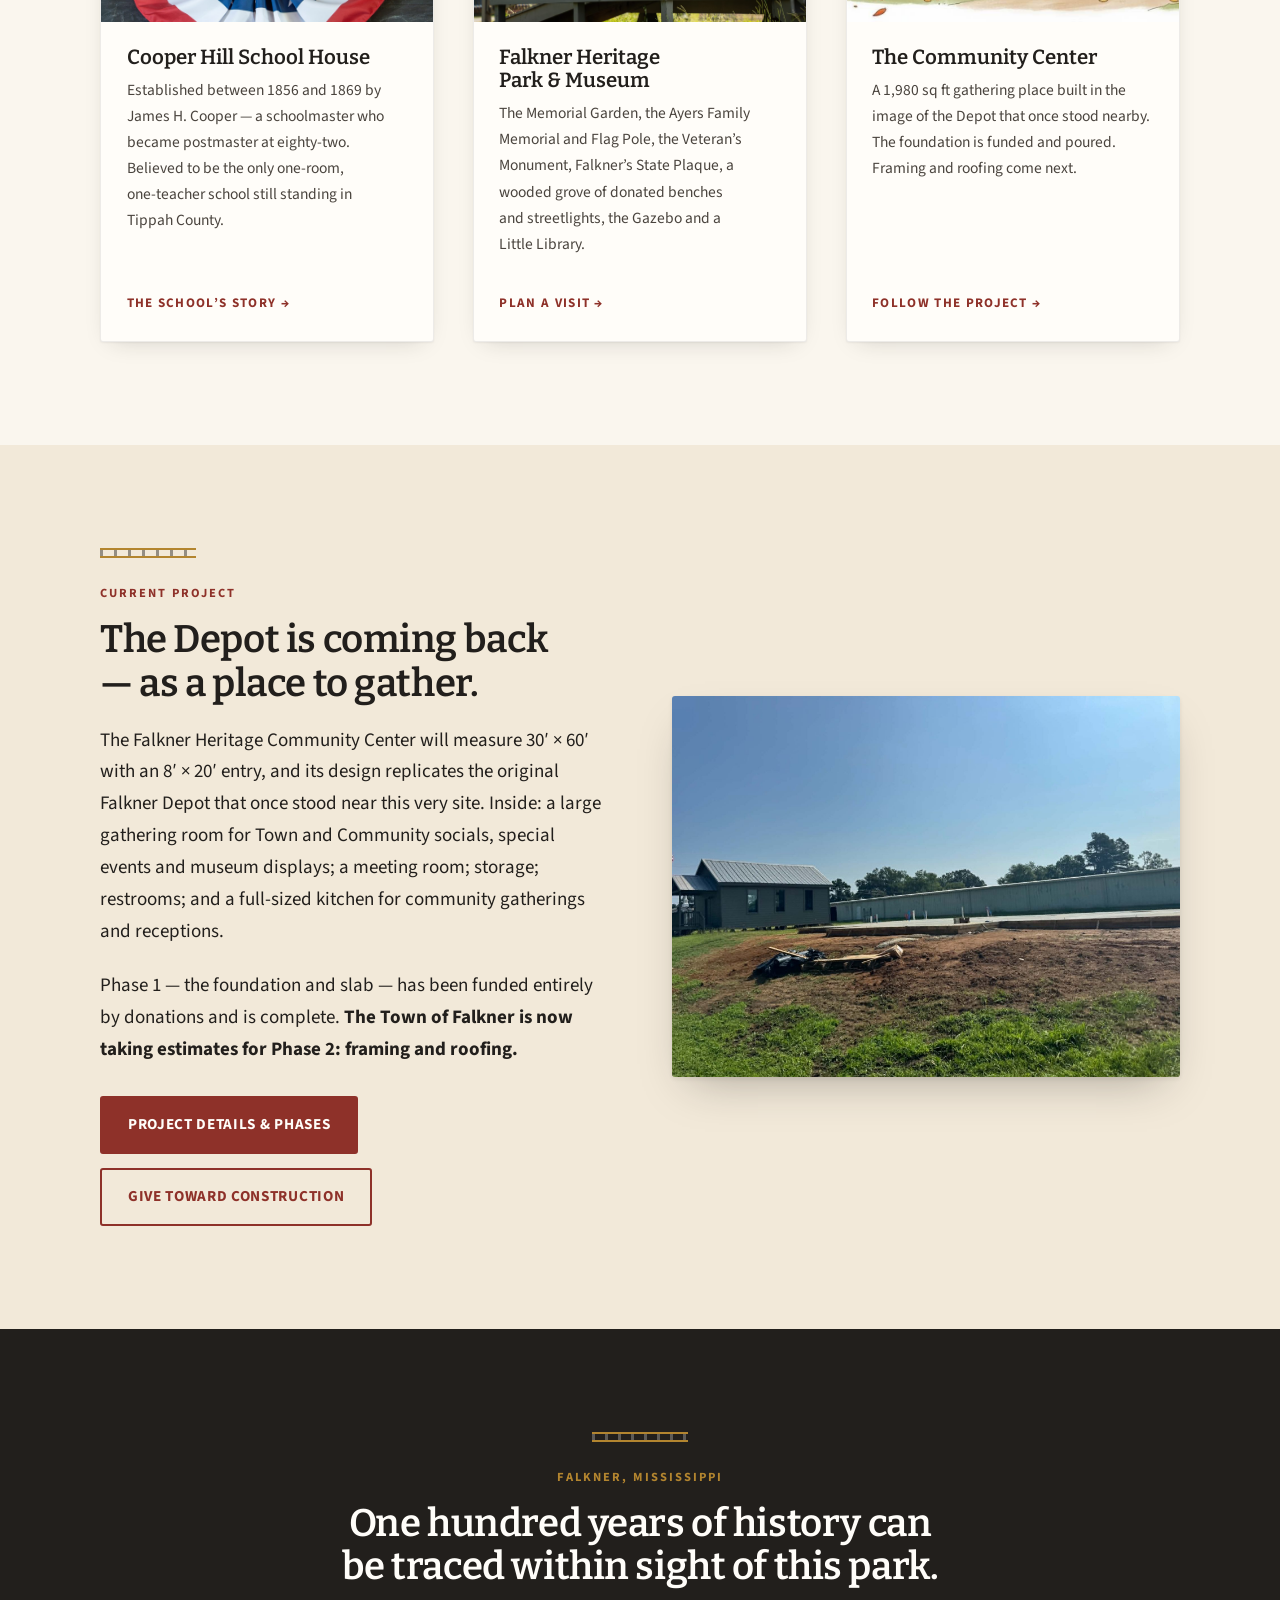
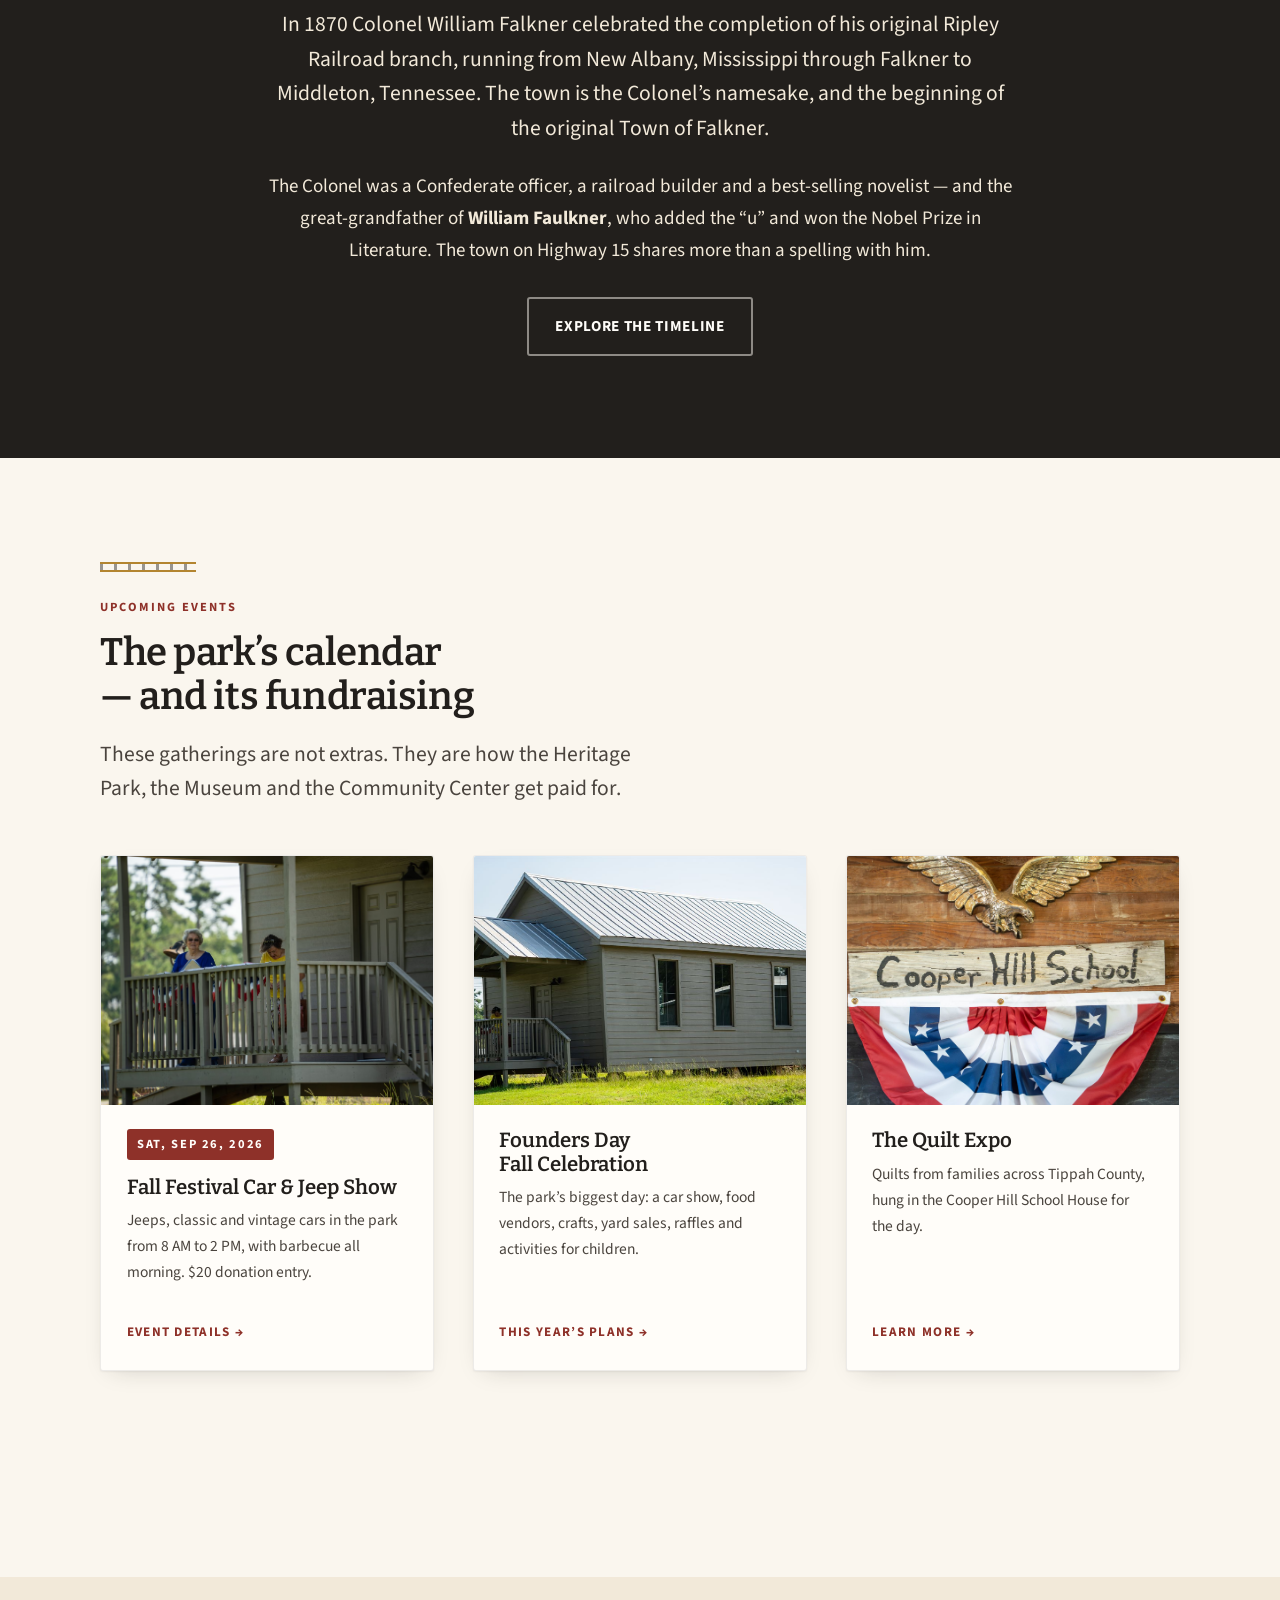
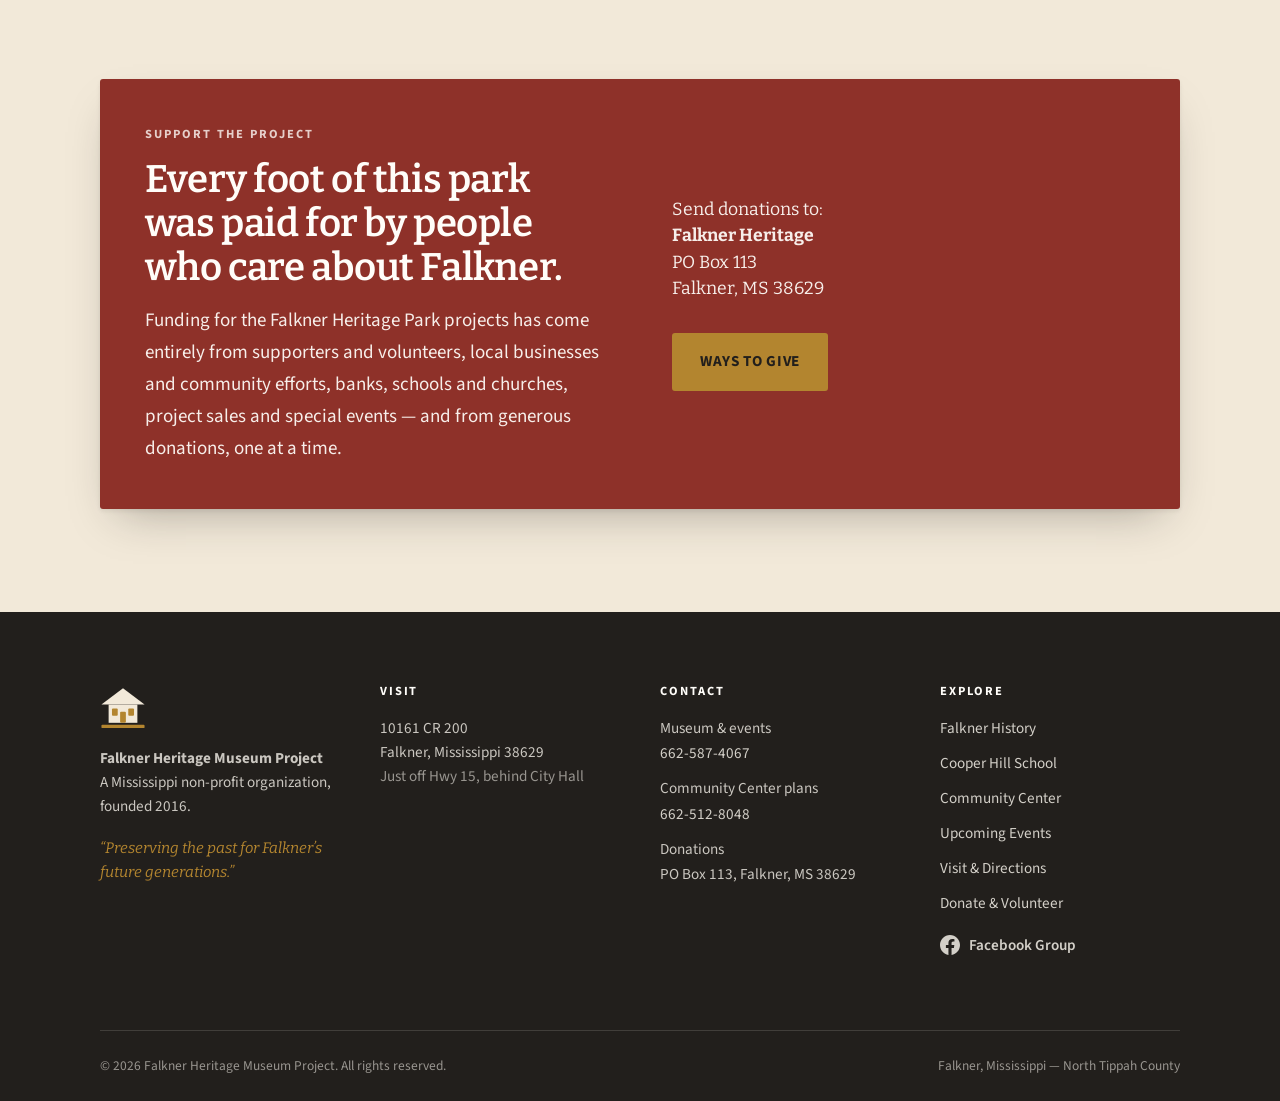
==== commit dfc3ade5: "Add Colonel William Clark Falkner and the William Faulkner connection The town's namesake now gets a" ====
--- a/index.html
+++ b/index.html
@@ -304,6 +304,7 @@
         <span class="kicker">Falkner, Mississippi</span>
         <h2>One hundred years of history can be traced within sight of this park.</h2>
         <p class="lede" style="color:var(--paper-2)">In 1870 Colonel William Falkner celebrated the completion of his original Ripley Railroad branch, running from New Albany, Mississippi through Falkner to Middleton, Tennessee. The town is the Colonel&rsquo;s namesake, and the beginning of the original Town of Falkner.</p>
+        <p>The Colonel was a Confederate officer, a railroad builder and a best-selling novelist &mdash; and the great-grandfather of <strong>William Faulkner</strong>, who added the &ldquo;u&rdquo; and won the Nobel Prize in Literature. The town on Highway&nbsp;15 shares more than a spelling with him.</p>
         <div class="btn-row" style="justify-content:center">
           <a class="btn btn--light" href="history.html">Explore the timeline</a>
         </div>
--- a/assets/css/site.css
+++ b/assets/css/site.css
@@ -428,8 +428,29 @@
 @media (min-width: 860px) {
   .split { grid-template-columns: 1fr 1fr; }
   .split--wide-media { grid-template-columns: 1.15fr 1fr; }
+  .split--portrait { grid-template-columns: minmax(240px, 320px) 1fr; align-items: start; }
   .split--reverse .split-media { order: 2; }
 }
+
+/* A small archival photograph, matted like a framed print. Capped at its own
+   native width so a low-resolution scan is never upscaled. */
+.portrait { margin: 0; max-width: 320px; }
+.portrait img {
+  width: 100%;
+  background: var(--white);
+  border: 9px solid var(--white);
+  border-radius: 2px;
+  box-shadow: var(--shadow-lift);
+}
+.portrait figcaption {
+  margin-top: 1rem;
+  font-size: .85rem;
+  line-height: 1.5;
+  color: var(--ink-faint);
+  border-left: 2px solid var(--brass);
+  padding-left: .8rem;
+}
+@media (max-width: 859px) { .portrait { margin-inline: auto; } }
 .split-media img {
   width: 100%;
   border-radius: var(--radius);
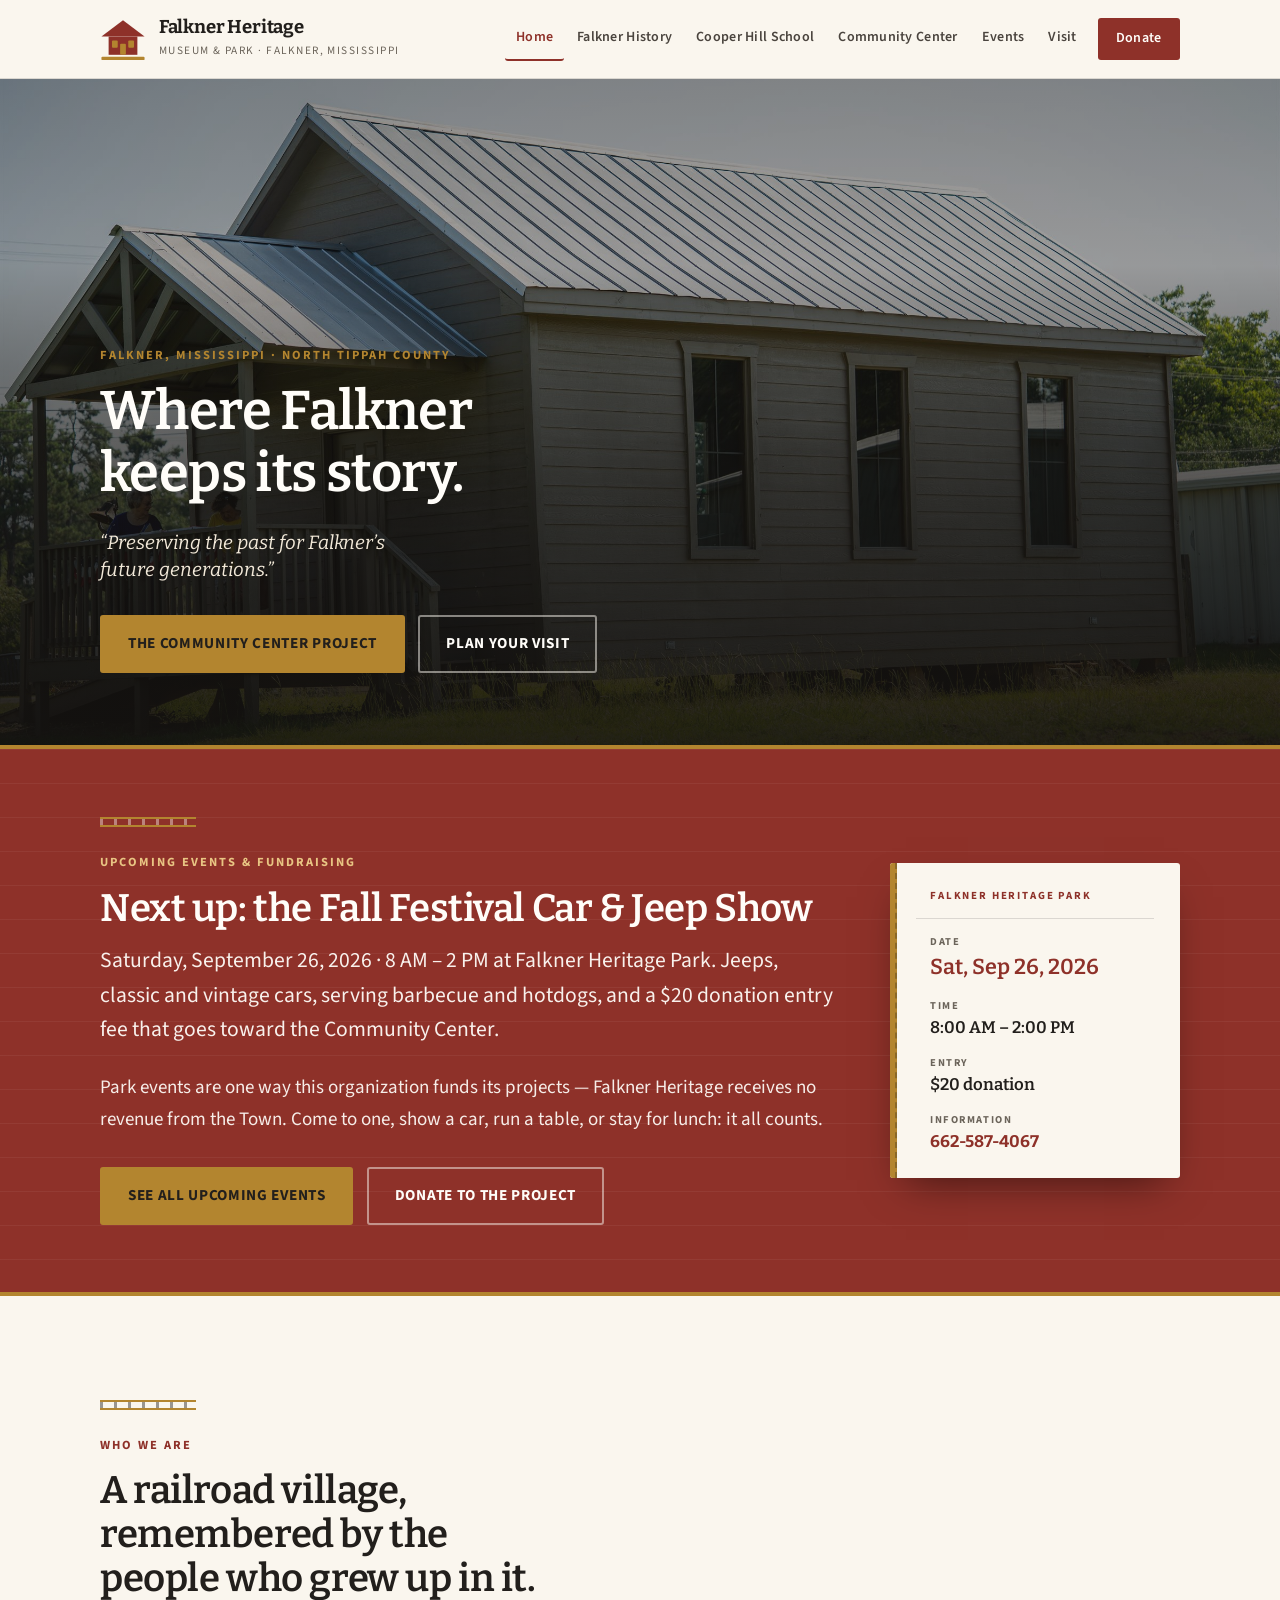
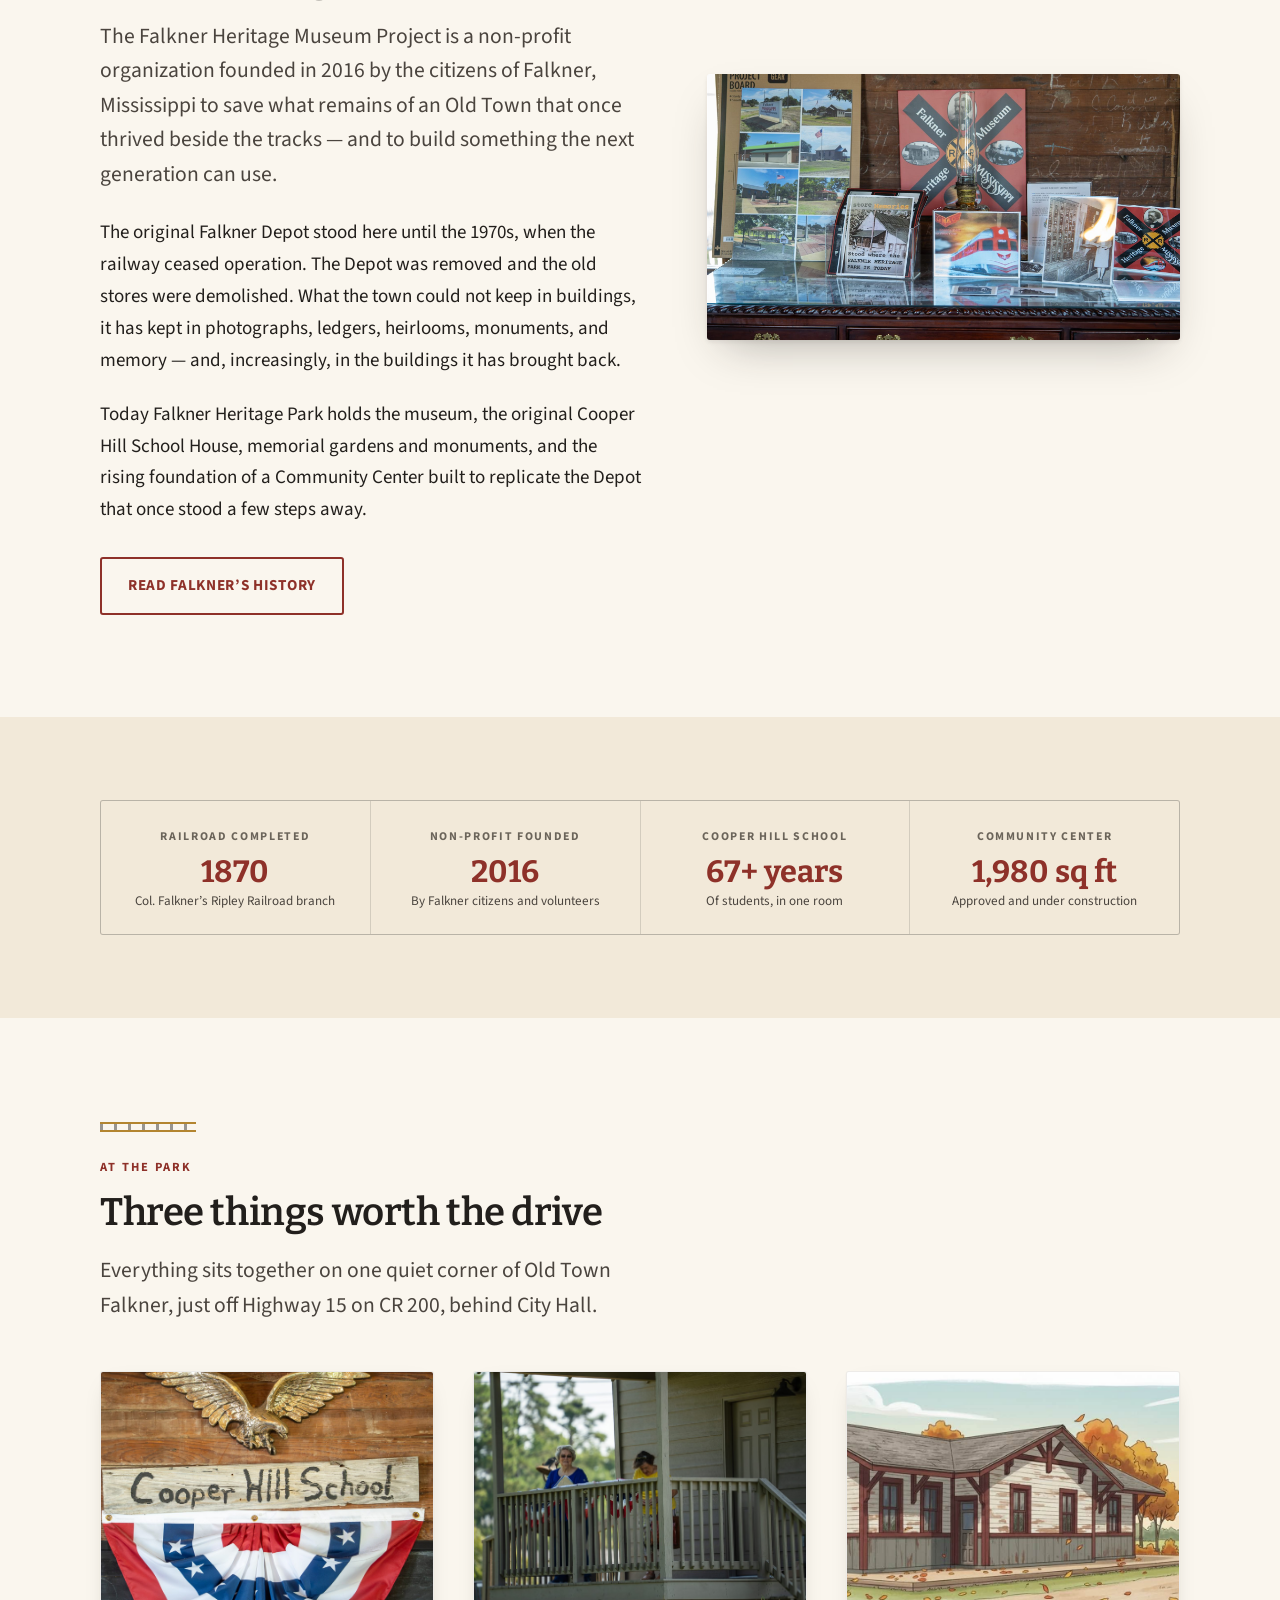
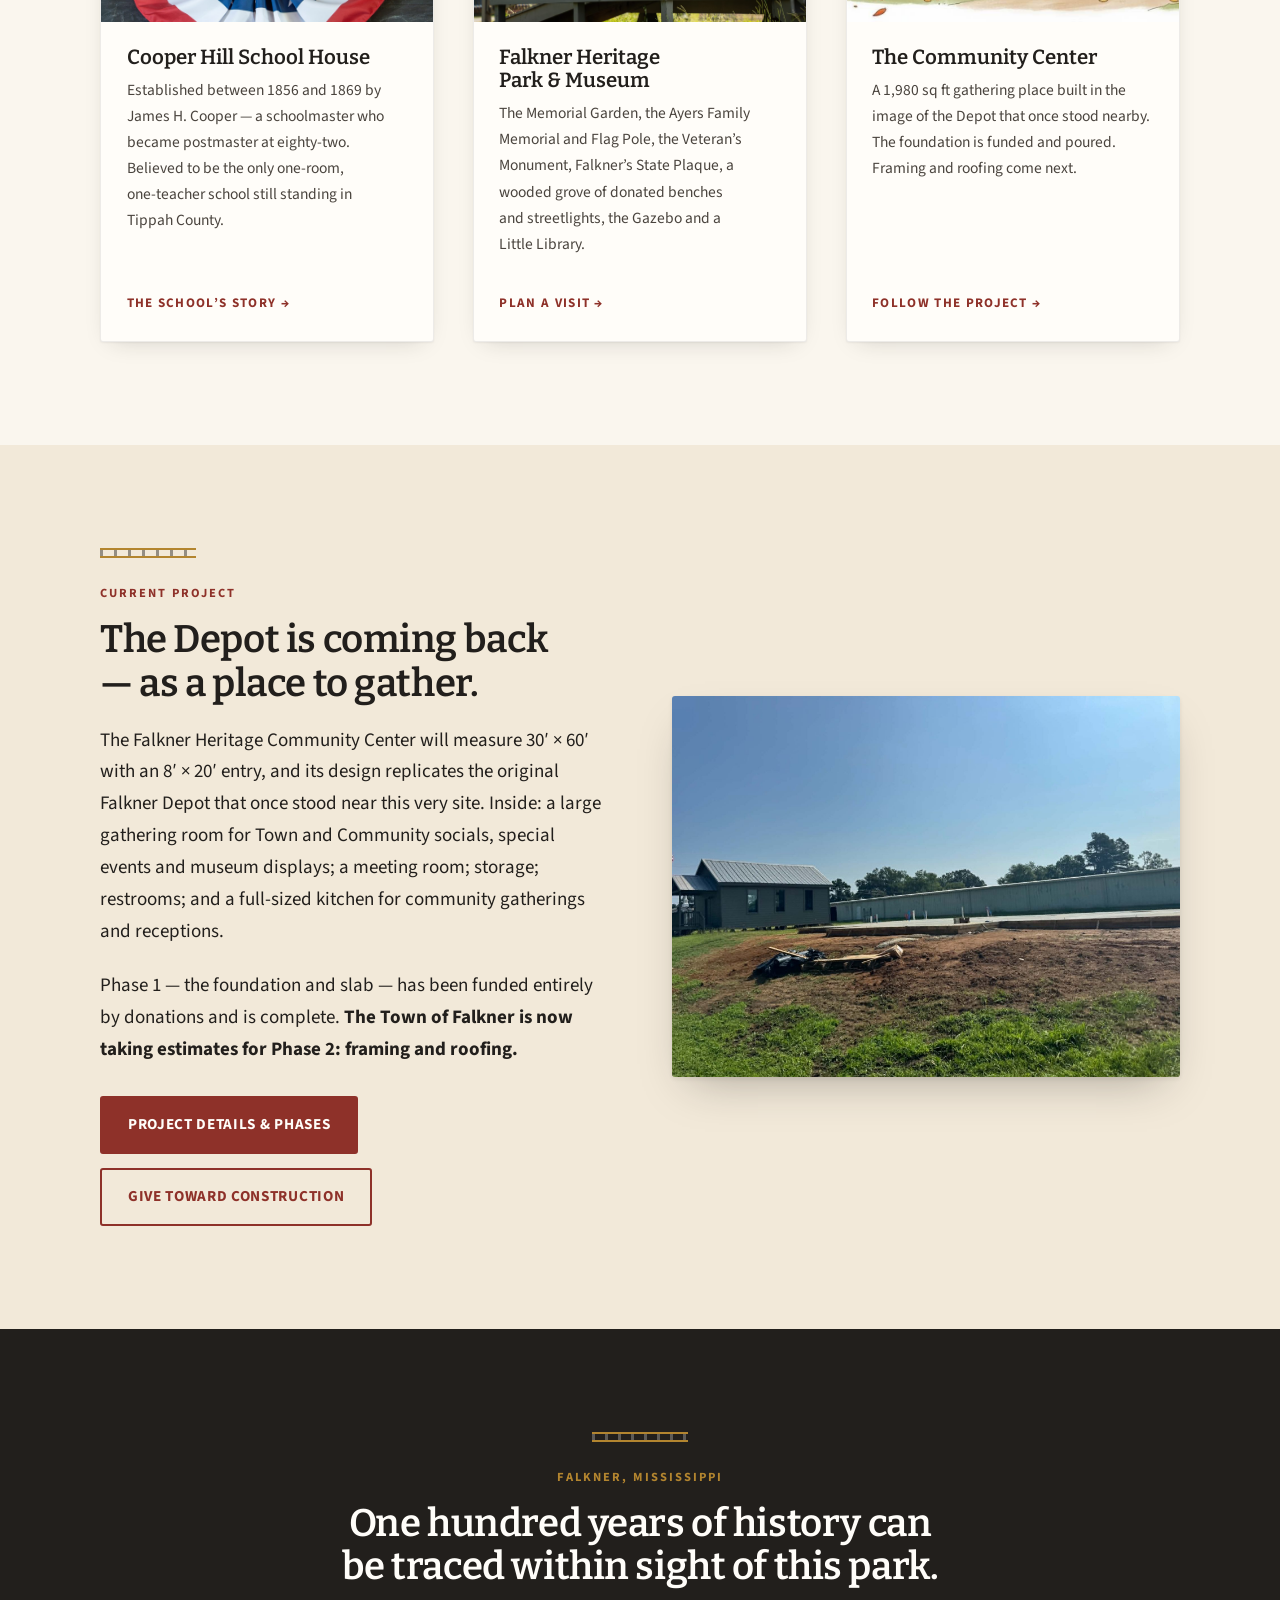
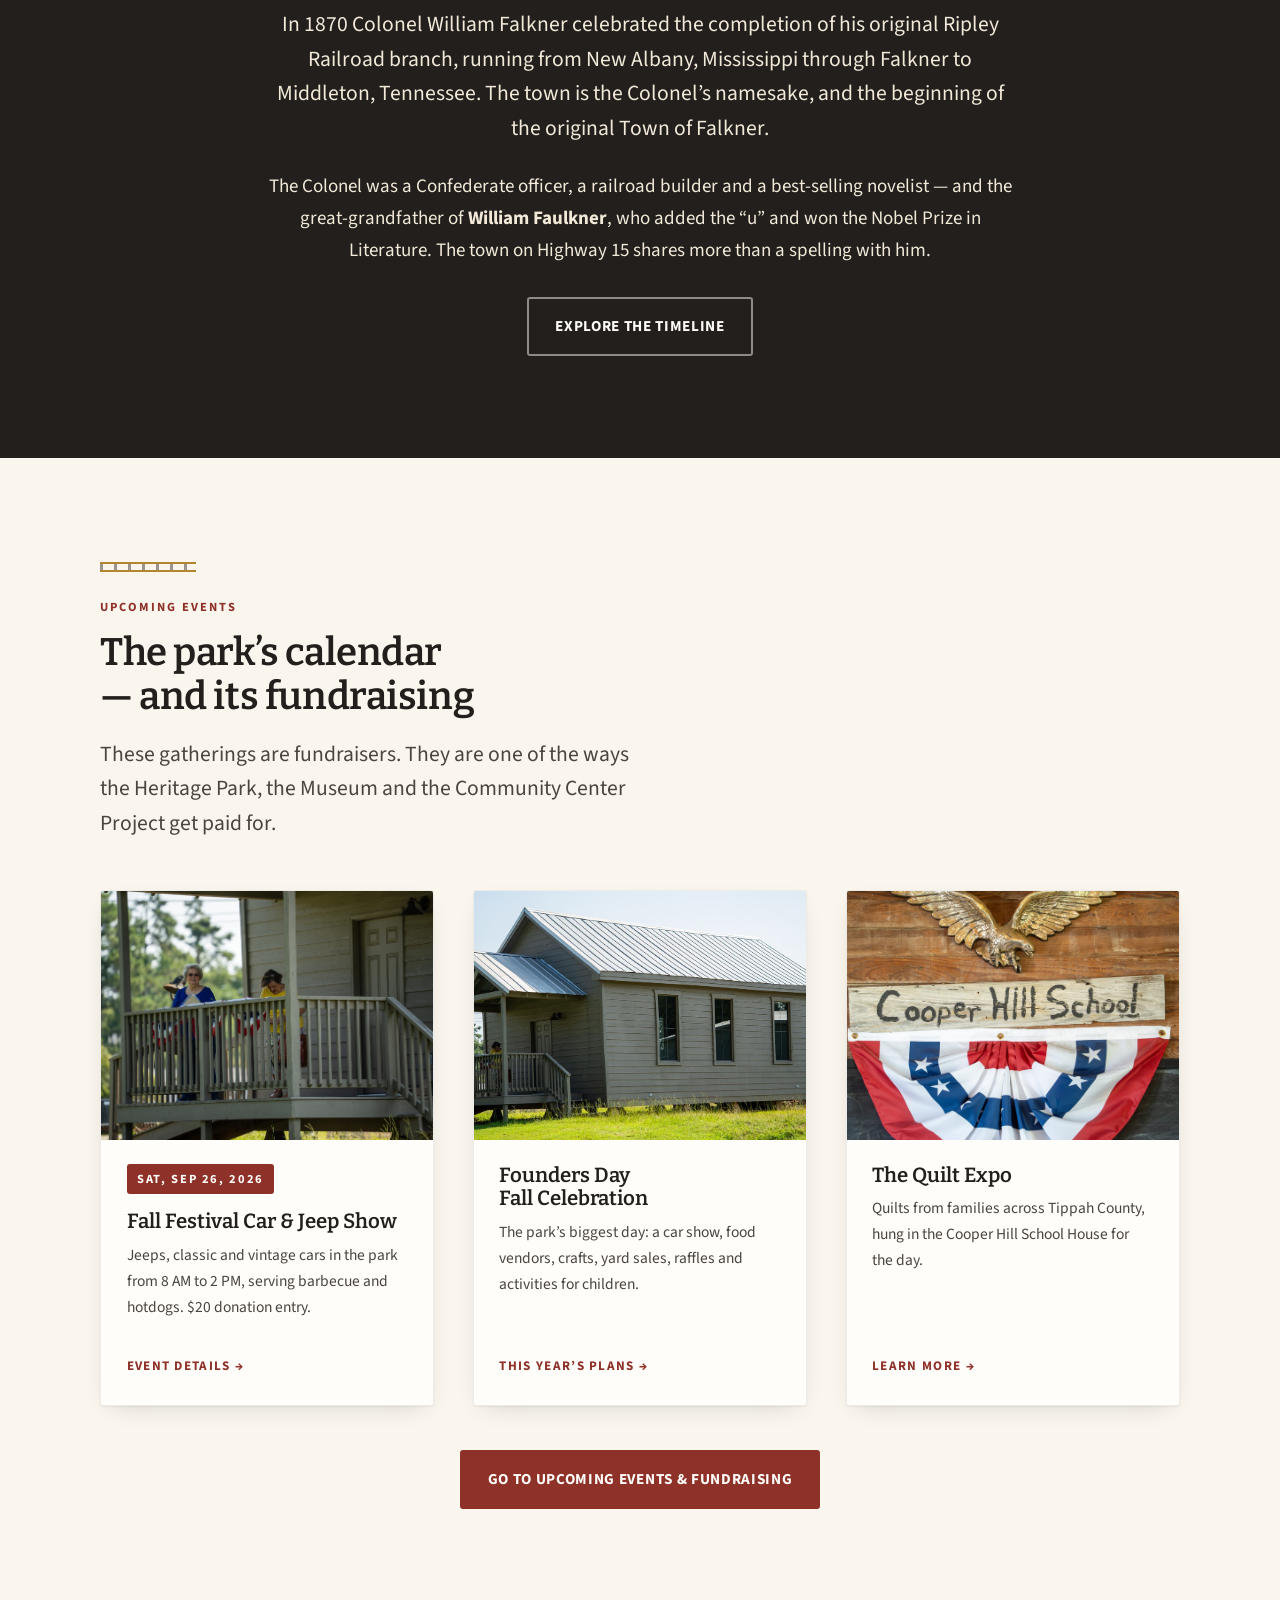
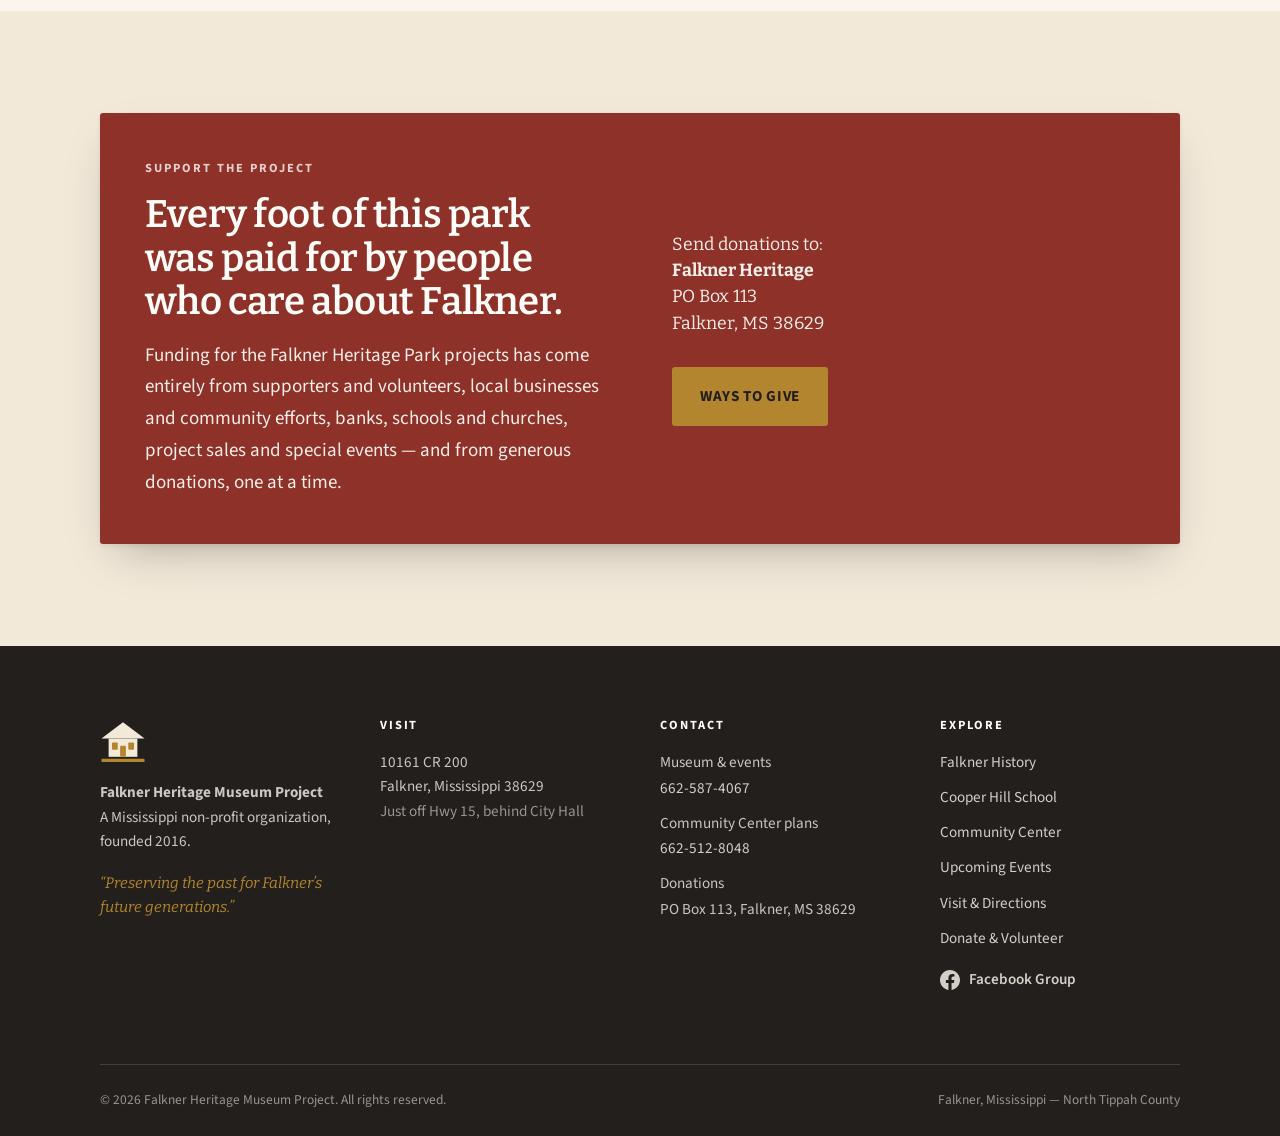
==== commit 3fe59814: "Apply board corrections on funding language and event food Three notes from the board of directors. " ====
--- a/index.html
+++ b/index.html
@@ -158,8 +158,8 @@
         <div class="rail" aria-hidden="true"></div>
         <span class="kicker">Upcoming events &amp; fundraising</span>
         <h2 id="events-cta-heading">Next up: the Fall Festival Car &amp; Jeep Show</h2>
-        <p class="lede" style="color:rgba(255,253,249,.94)">Saturday, September&nbsp;26, 2026 &middot; 8&nbsp;AM &ndash; 2&nbsp;PM at Falkner Heritage Park. Jeeps, classic and vintage cars, barbecue all morning, and a $20 donation entry fee that goes straight into the Community Center.</p>
-        <p>Park events are how this town funds its own projects. Come to one, show a car, run a table, or just eat lunch with your neighbours &mdash; it all counts.</p>
+        <p class="lede" style="color:rgba(255,253,249,.94)">Saturday, September&nbsp;26, 2026 &middot; 8&nbsp;AM &ndash; 2&nbsp;PM at Falkner Heritage Park. Jeeps, classic and vintage cars, serving barbecue and hotdogs, and a $20 donation entry fee that goes toward the Community Center.</p>
+        <p>Park events are one way this organization funds its projects &mdash; Falkner Heritage receives no revenue from the Town. Come to one, show a car, run a table, or stay for lunch: it all counts.</p>
         <div class="btn-row">
           <a class="btn btn--brass" href="events.html">See all upcoming events</a>
           <a class="btn btn--light" href="support.html">Donate to the project</a>
@@ -319,7 +319,7 @@
         <div class="rail" aria-hidden="true"></div>
         <span class="kicker">Upcoming events</span>
         <h2>The park&rsquo;s calendar &mdash; and its fundraising</h2>
-        <p class="lede">These gatherings are not extras. They are how the Heritage Park, the Museum and the Community Center get paid for.</p>
+        <p class="lede">These gatherings are fundraisers. They are one of the ways the Heritage Park, the Museum and the Community Center Project get paid for.</p>
       </div>
 
       <div class="grid grid--3 reveal" style="margin-top:3rem">
@@ -330,7 +330,7 @@
           <div class="card-body">
             <span class="event-date" style="align-self:flex-start">Sat, Sep 26, 2026</span>
             <h3>Fall Festival Car &amp; Jeep Show</h3>
-            <p>Jeeps, classic and vintage cars in the park from 8&nbsp;AM to 2&nbsp;PM, with barbecue all morning. $20 donation entry.</p>
+            <p>Jeeps, classic and vintage cars in the park from 8&nbsp;AM to 2&nbsp;PM, serving barbecue and hotdogs. $20 donation entry.</p>
             <a class="card-link" href="events.html#car-show">Event details</a>
           </div>
         </article>
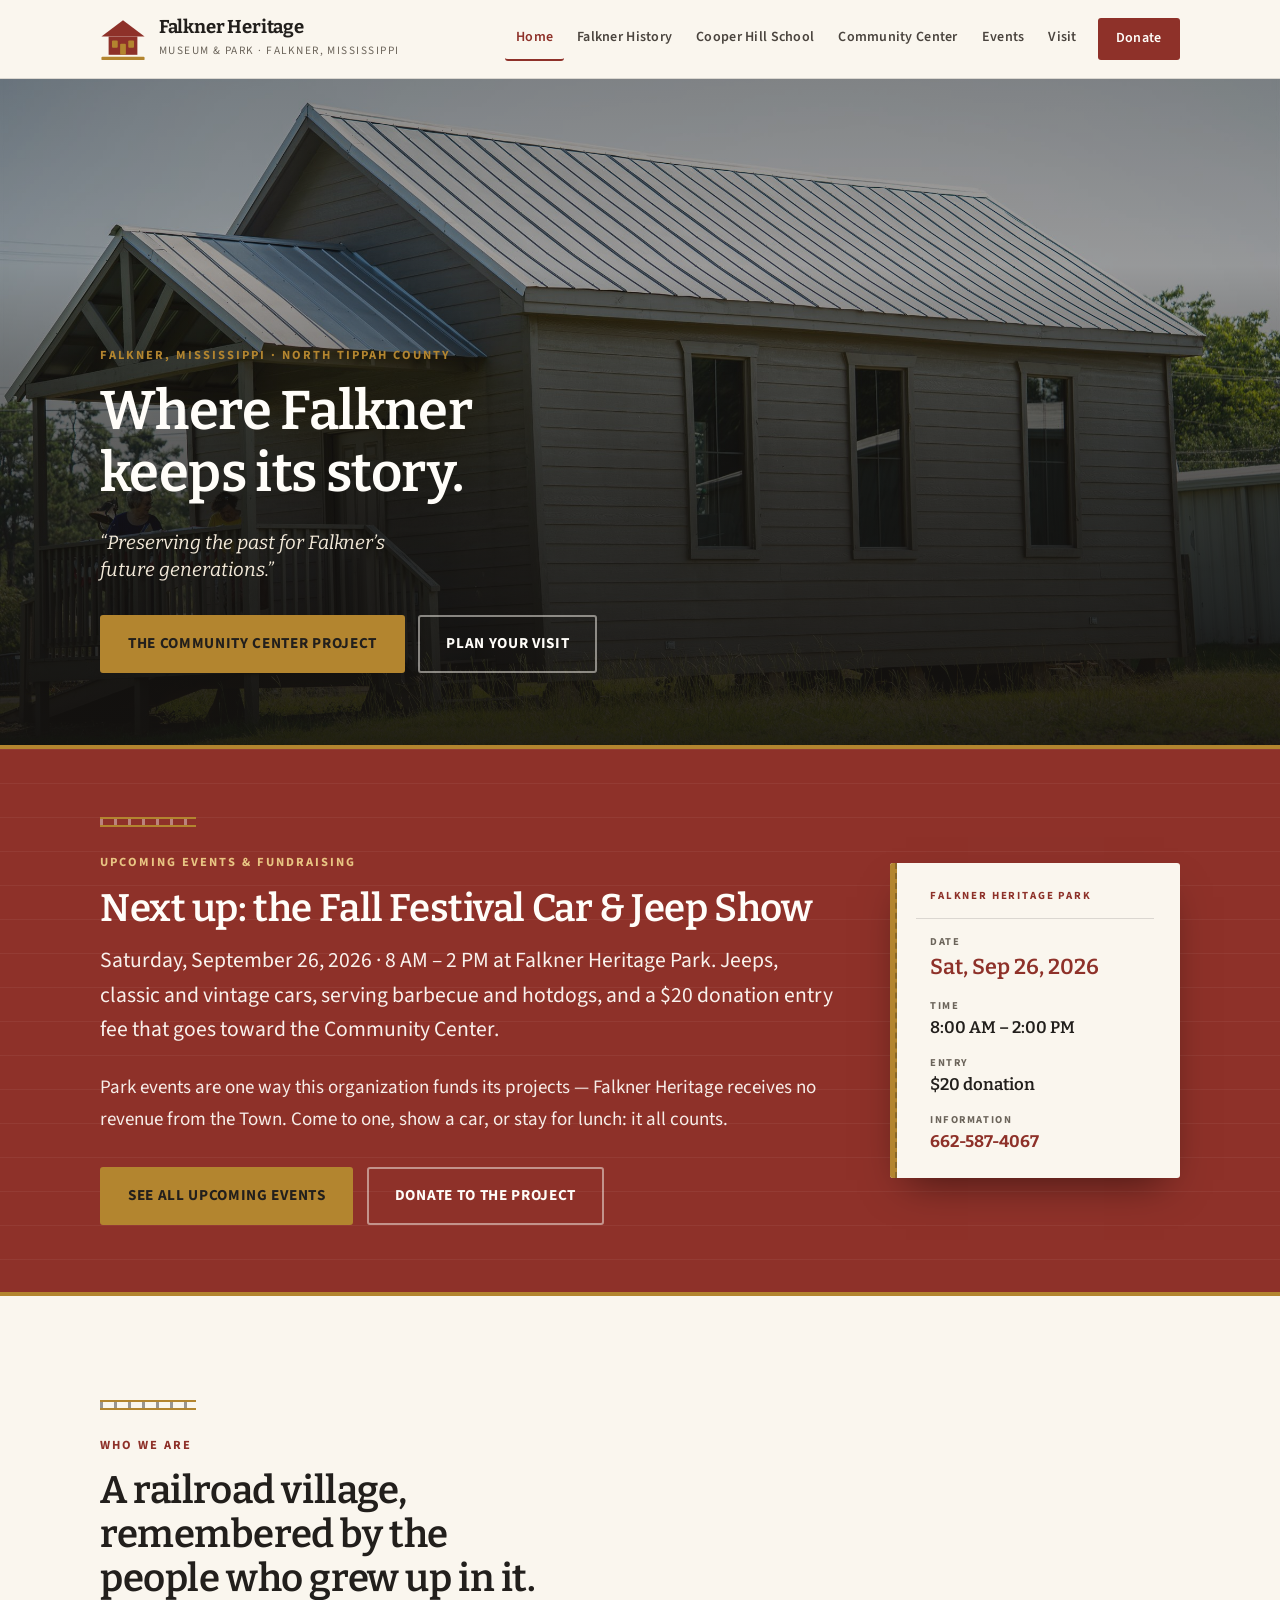
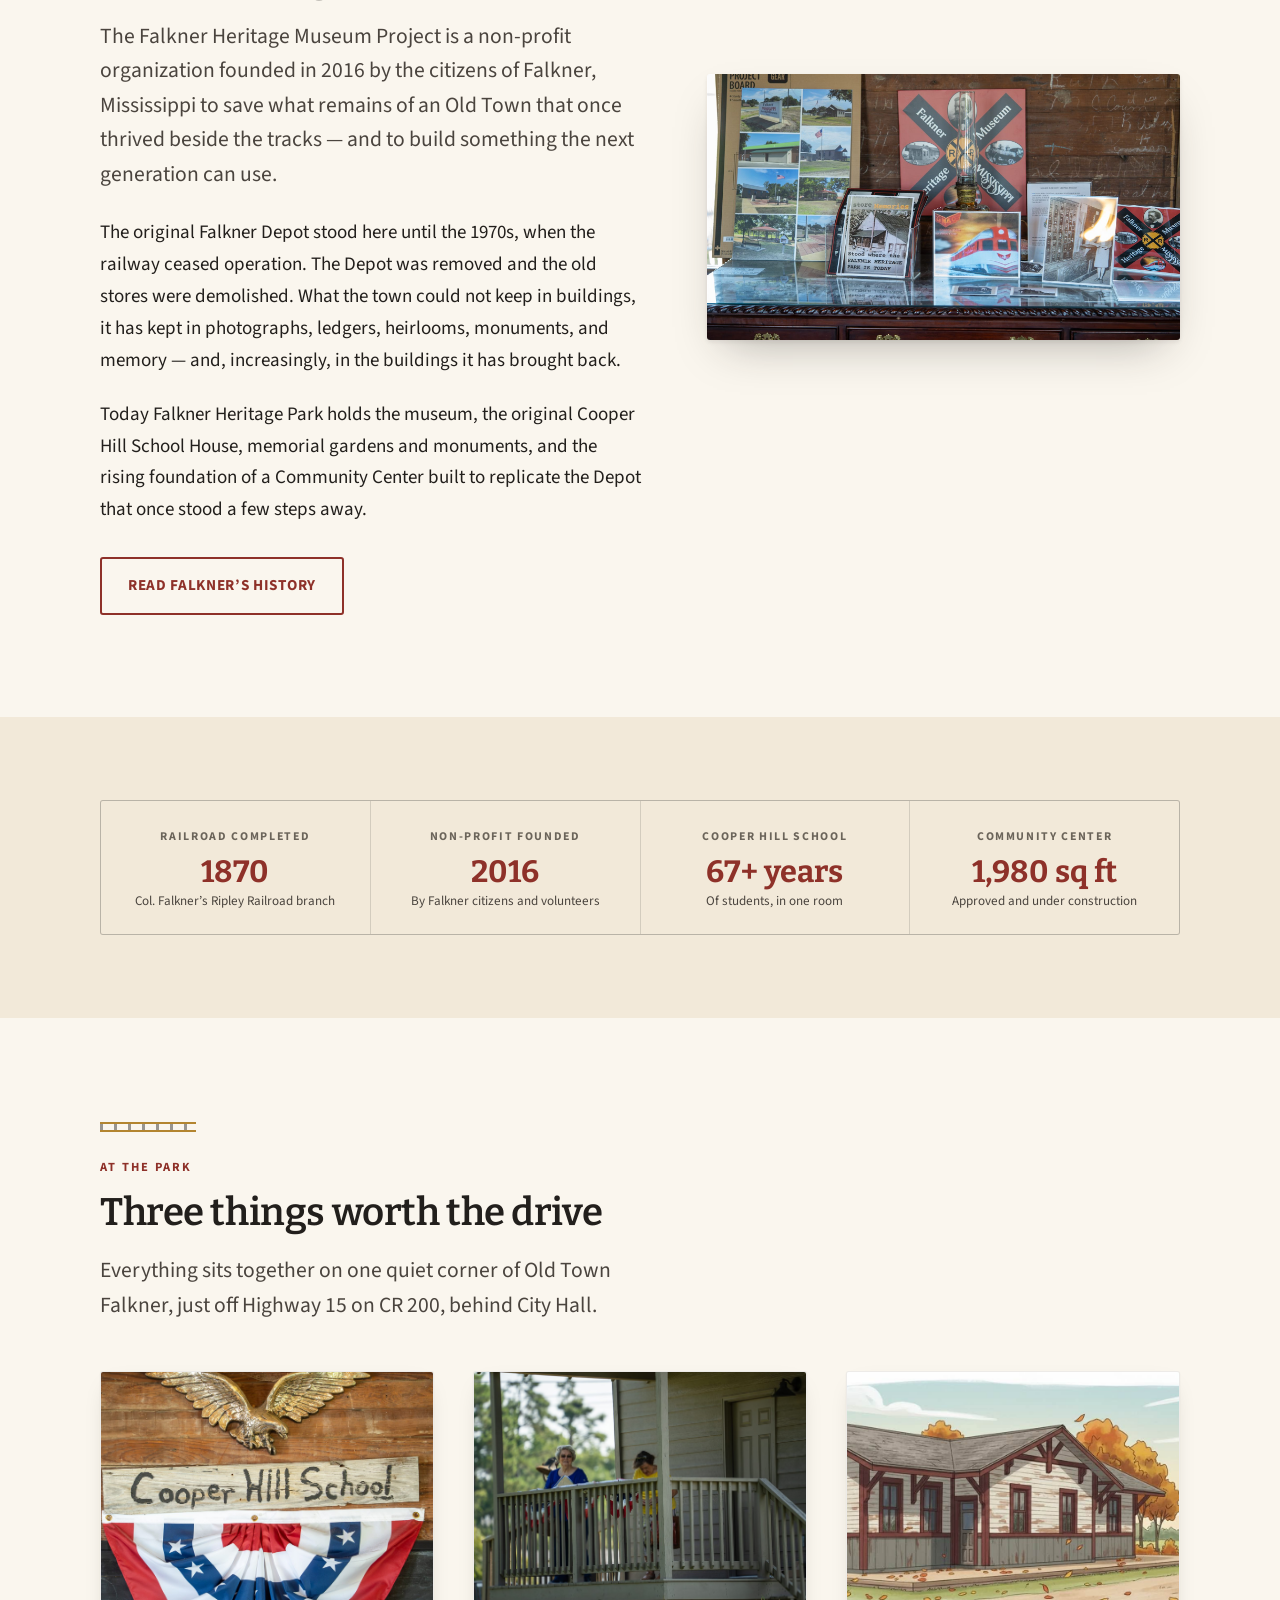
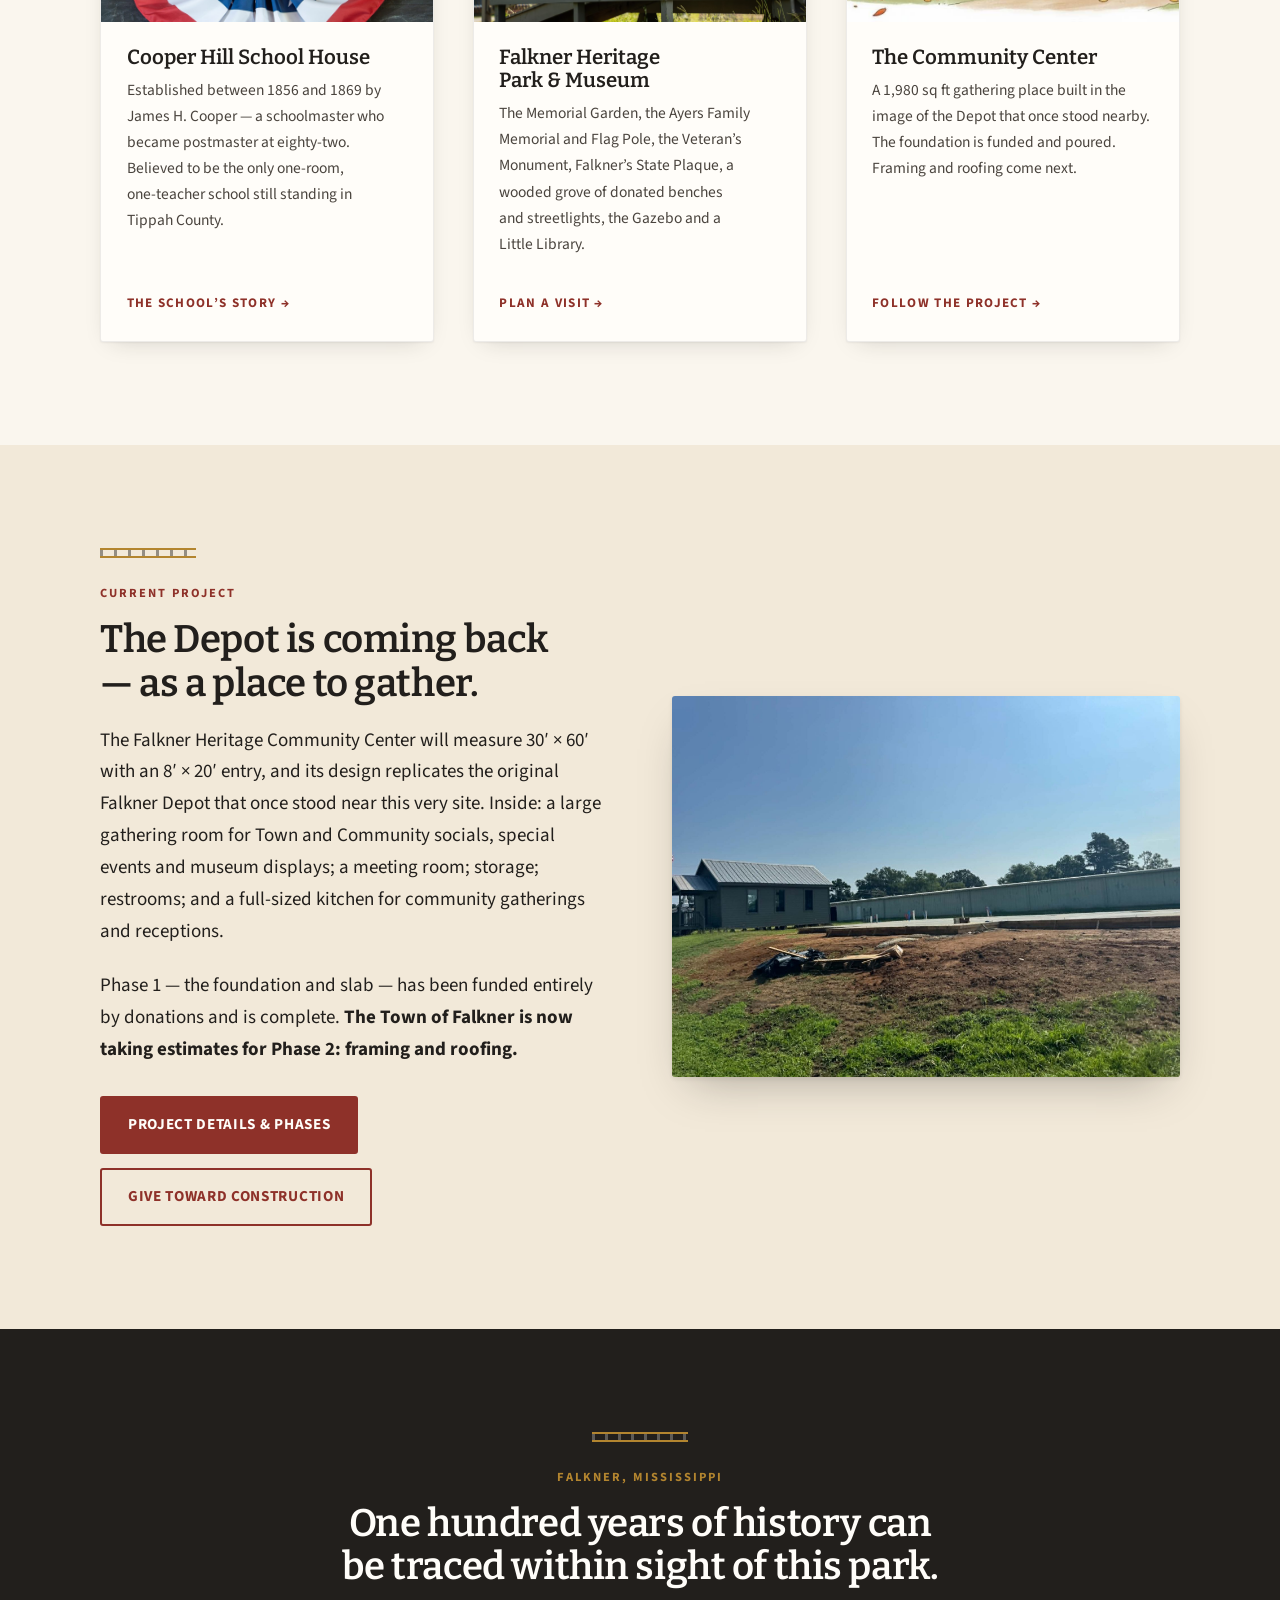
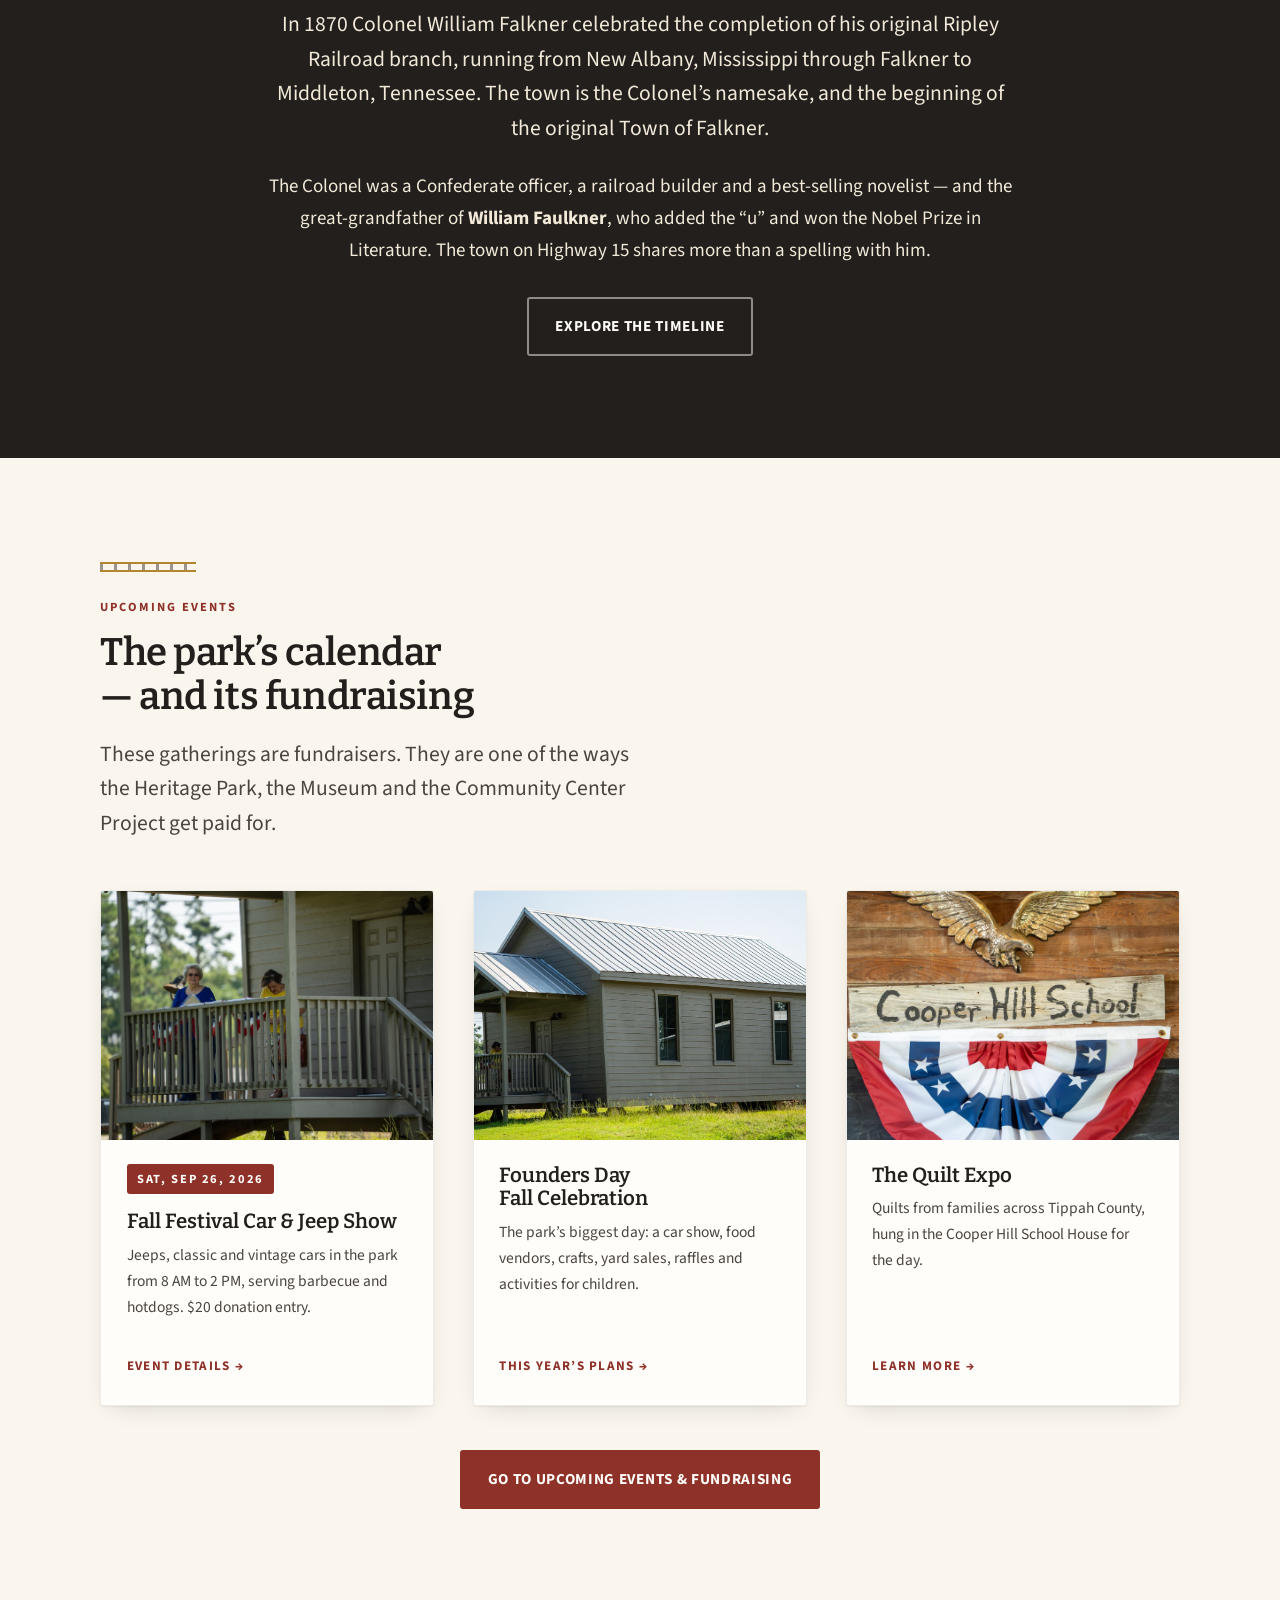
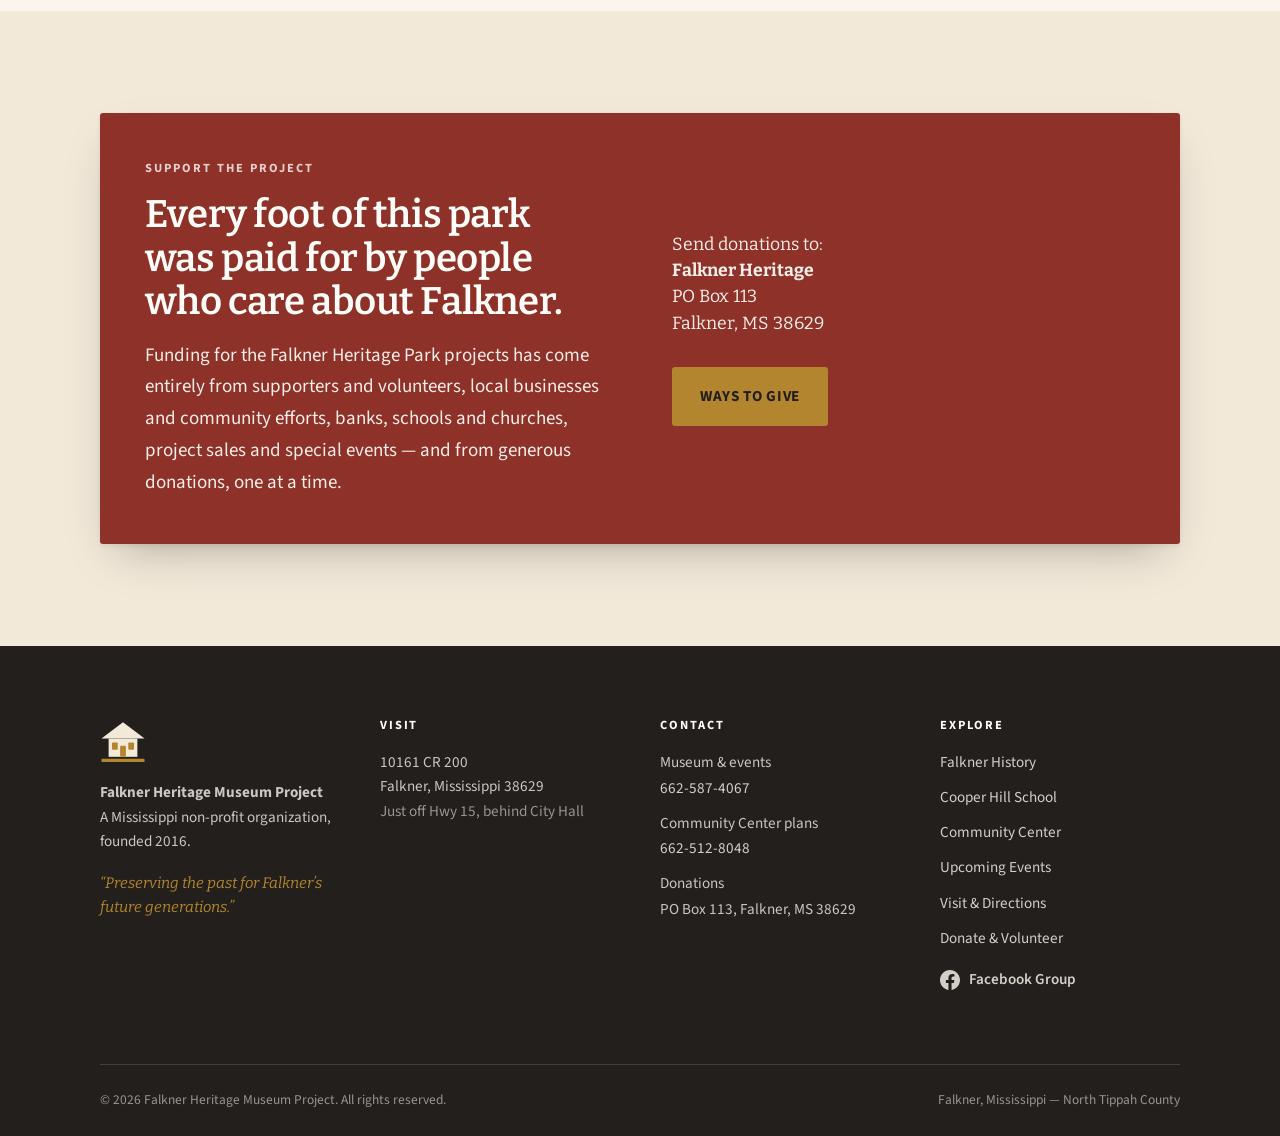
==== commit 0b9dcd83: "Remove the 'run a table' phrase from the home page events band It was informal, regionally ambiguous" ====
--- a/index.html
+++ b/index.html
@@ -159,7 +159,7 @@
         <span class="kicker">Upcoming events &amp; fundraising</span>
         <h2 id="events-cta-heading">Next up: the Fall Festival Car &amp; Jeep Show</h2>
         <p class="lede" style="color:rgba(255,253,249,.94)">Saturday, September&nbsp;26, 2026 &middot; 8&nbsp;AM &ndash; 2&nbsp;PM at Falkner Heritage Park. Jeeps, classic and vintage cars, serving barbecue and hotdogs, and a $20 donation entry fee that goes toward the Community Center.</p>
-        <p>Park events are one way this organization funds its projects &mdash; Falkner Heritage receives no revenue from the Town. Come to one, show a car, run a table, or stay for lunch: it all counts.</p>
+        <p>Park events are one way this organization funds its projects &mdash; Falkner Heritage receives no revenue from the Town. Come to one, show a car, or stay for lunch: it all counts.</p>
         <div class="btn-row">
           <a class="btn btn--brass" href="events.html">See all upcoming events</a>
           <a class="btn btn--light" href="support.html">Donate to the project</a>
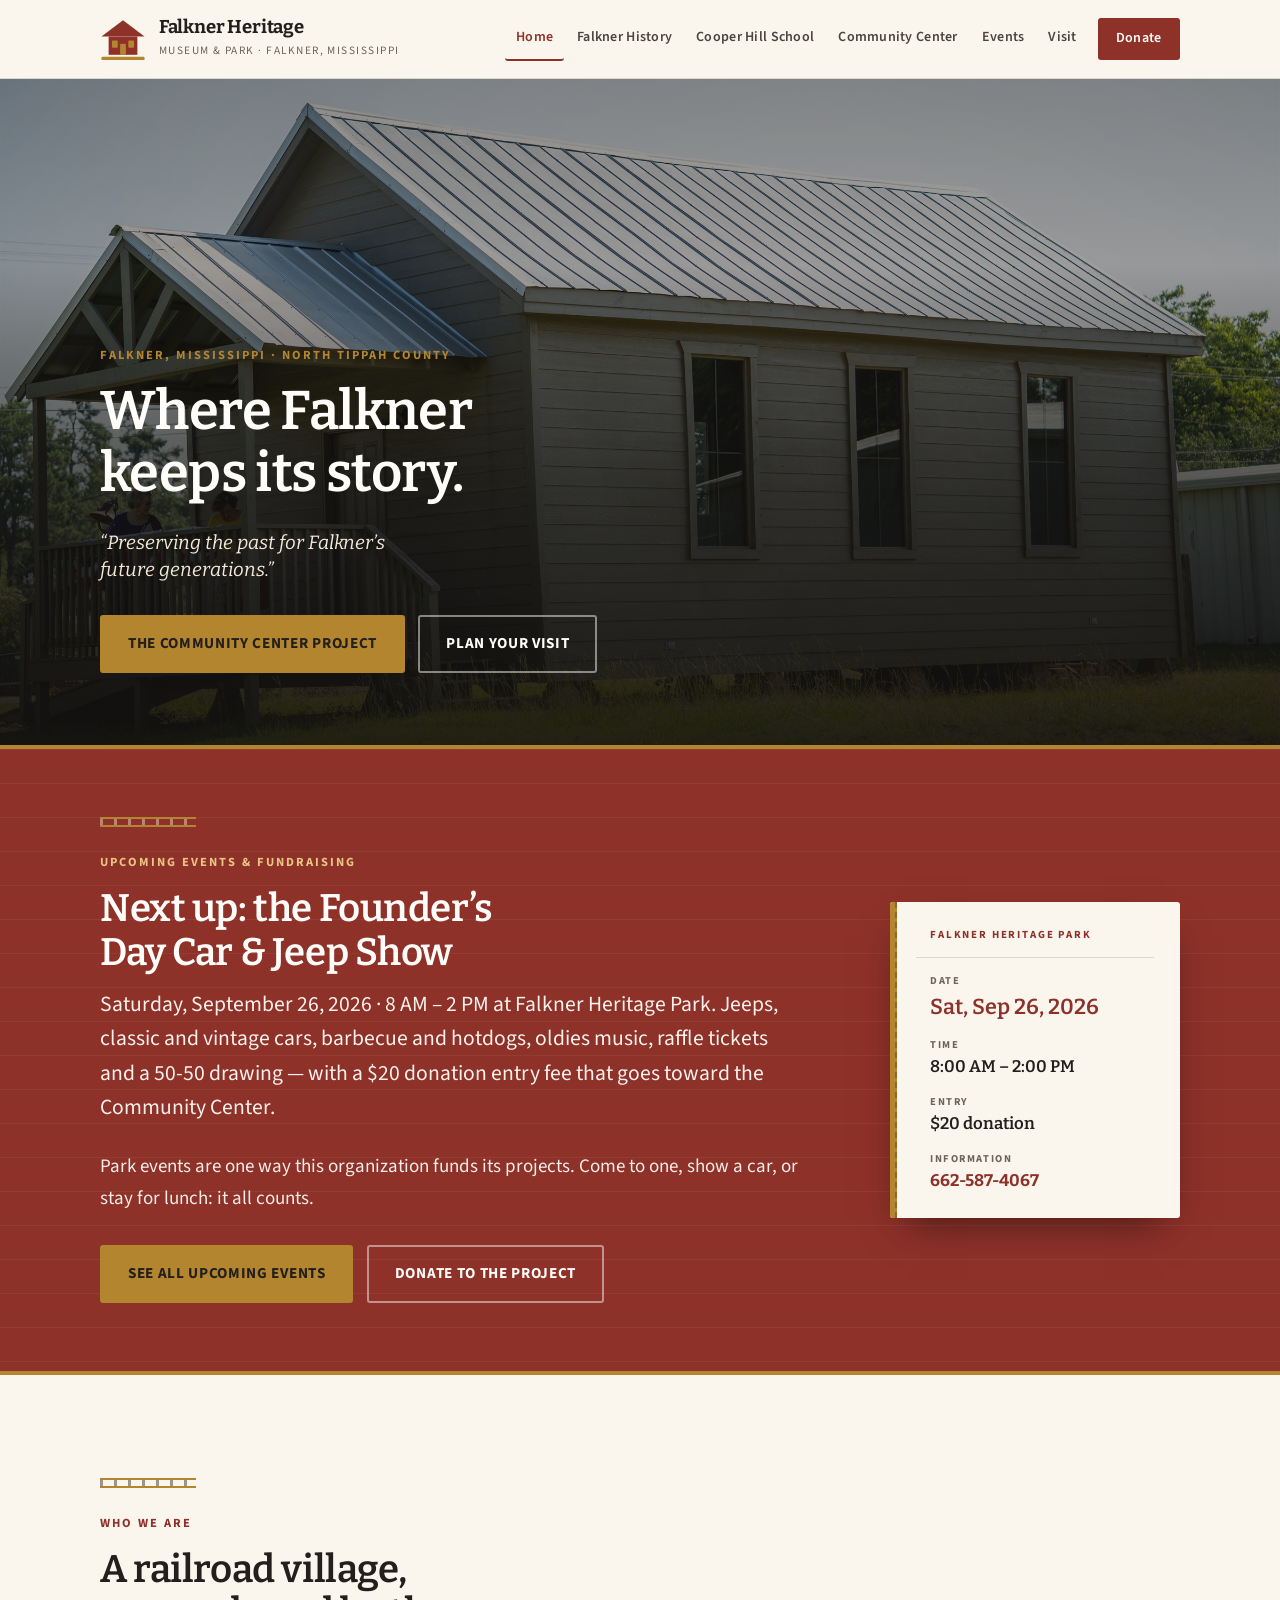
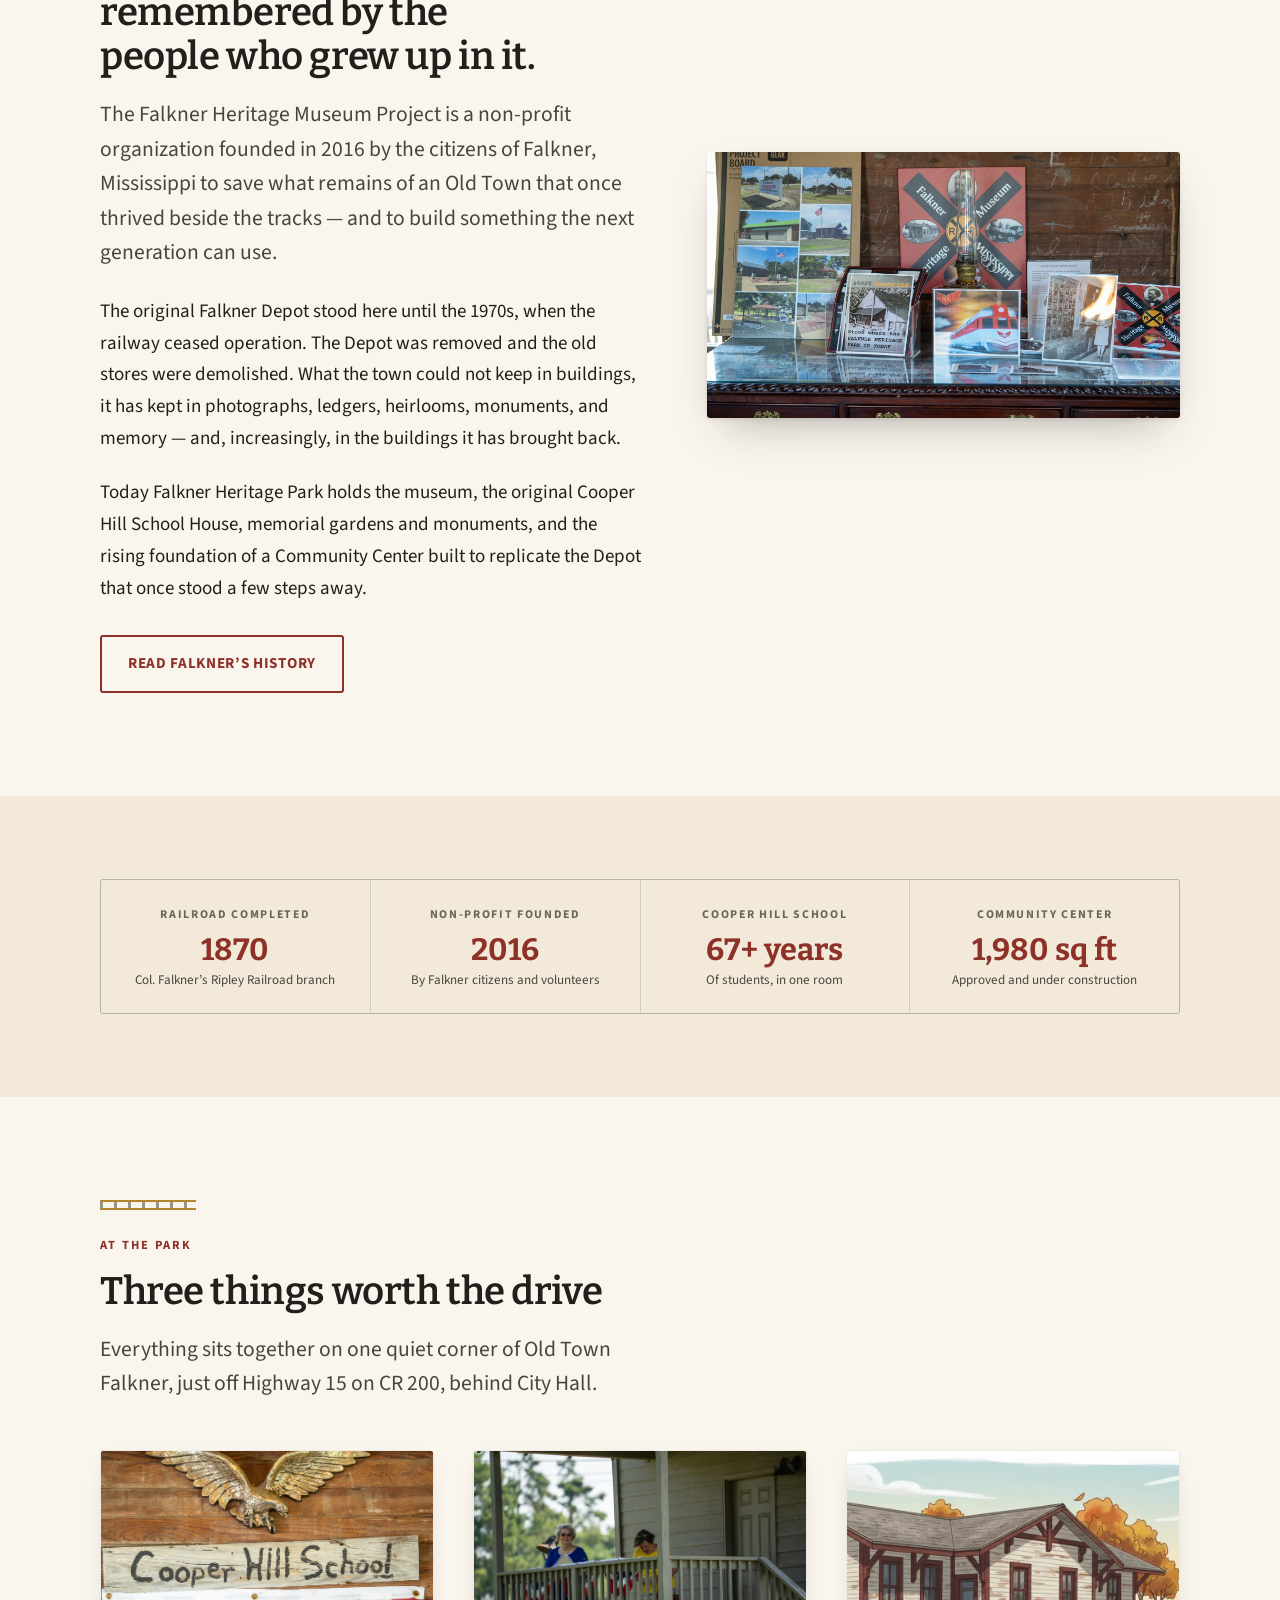
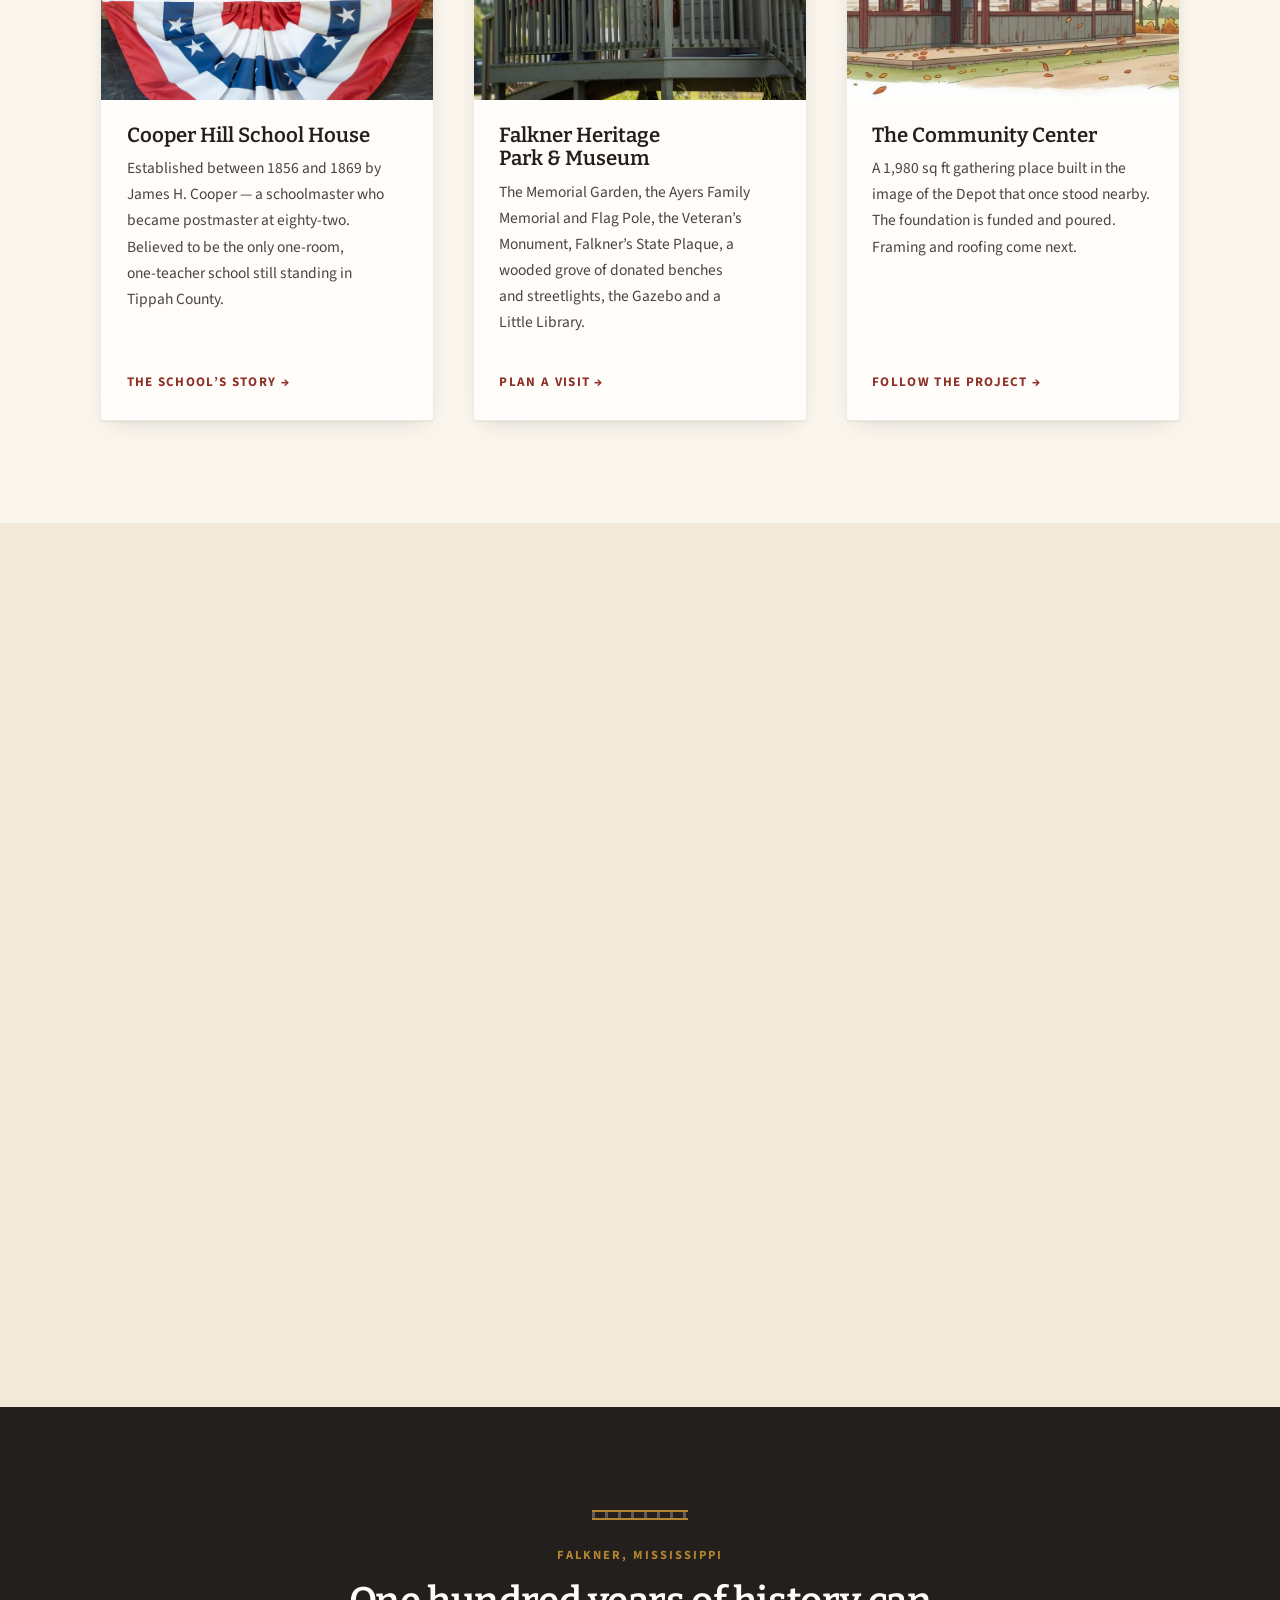
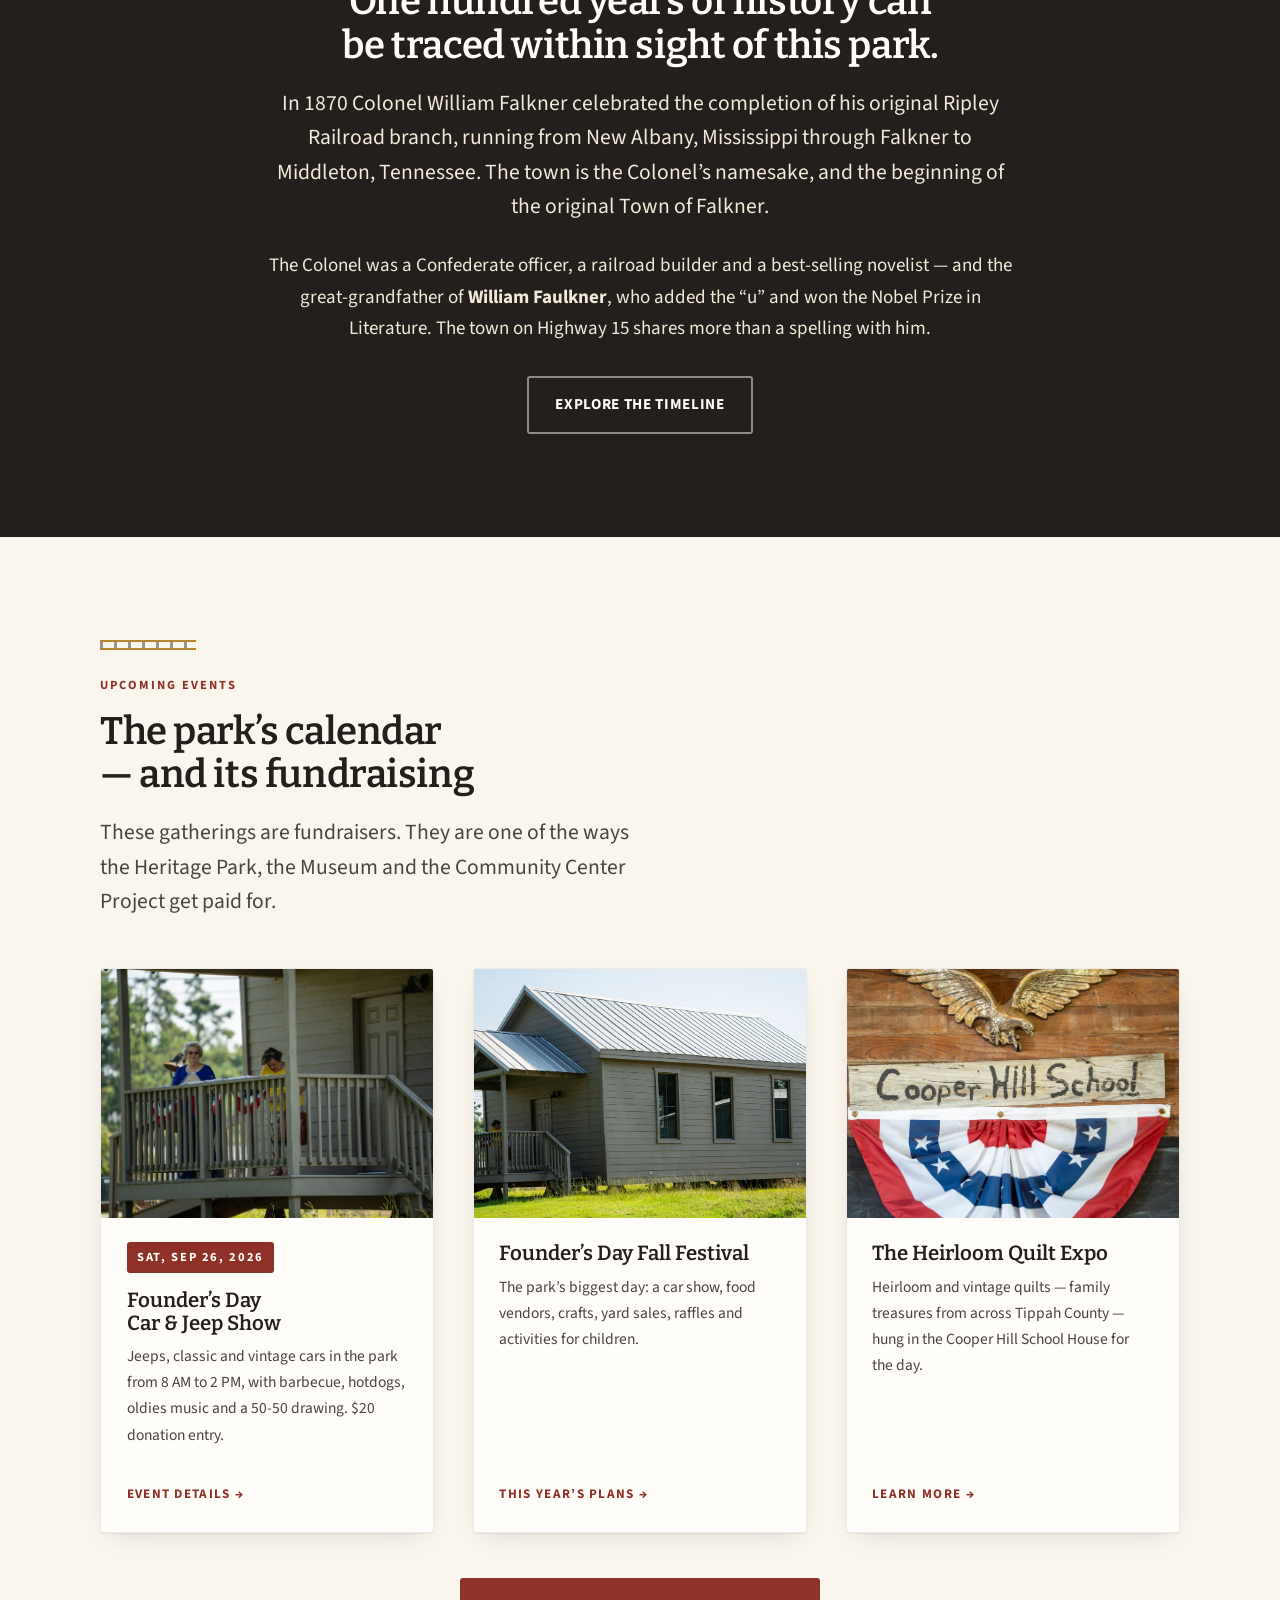
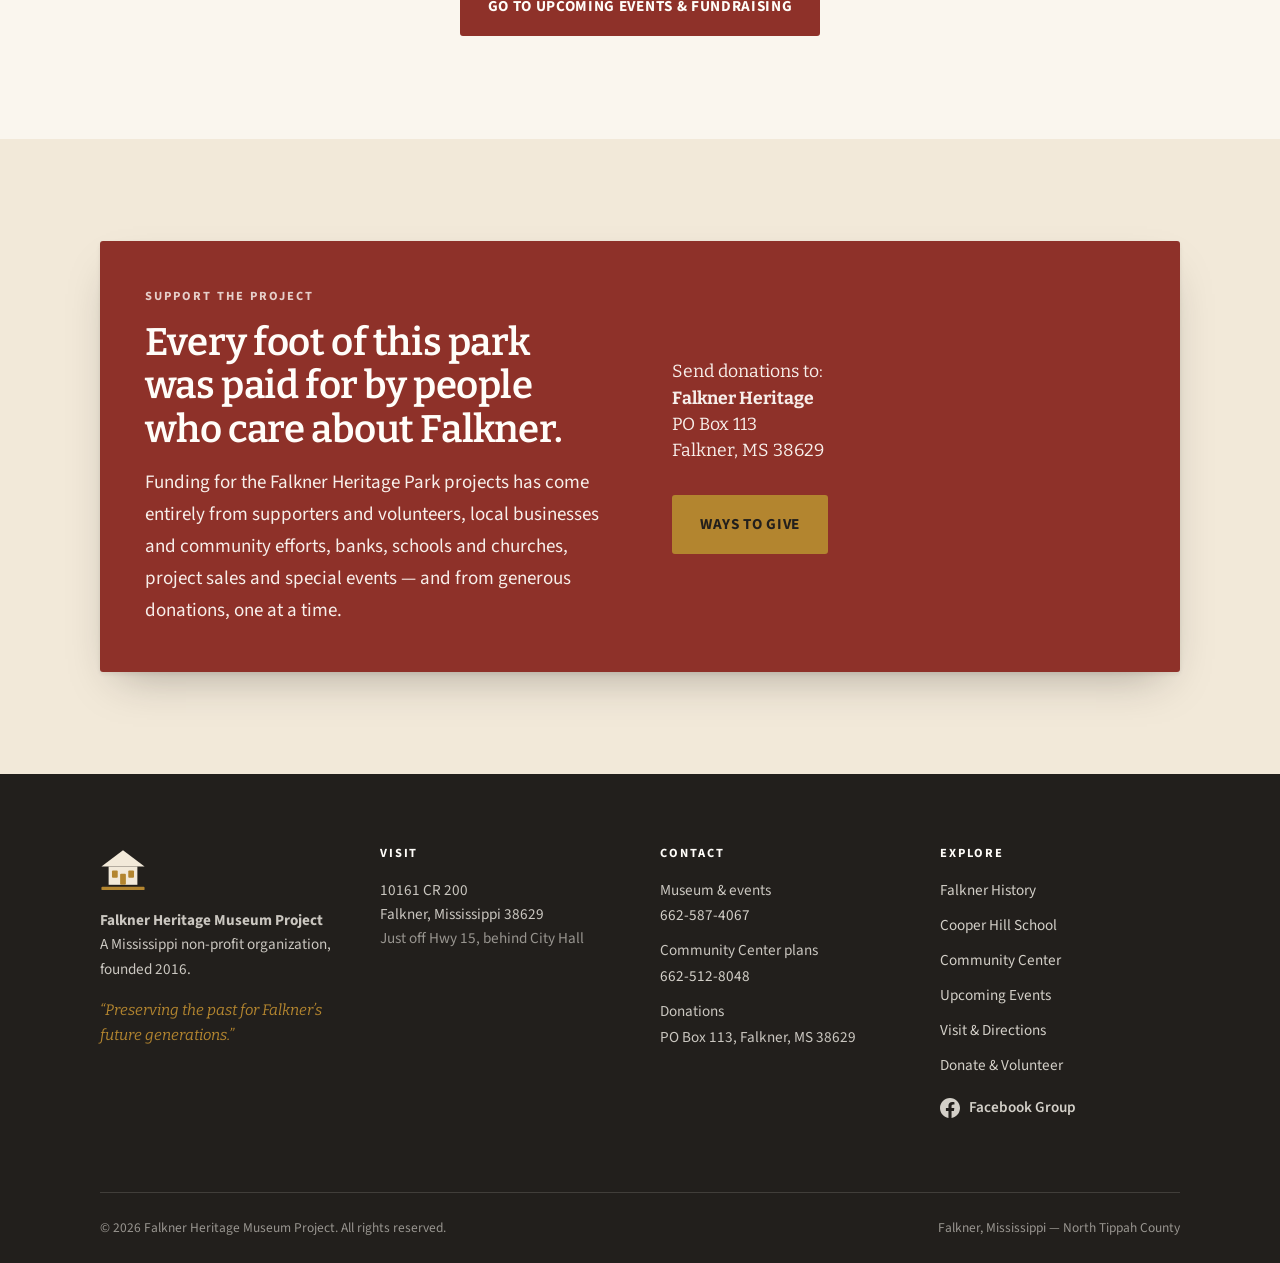
==== commit 2b31f652: "Apply board updates: flyer, groundbreaking, quilts, funding language Board notes and new artwork fro" ====
--- a/index.html
+++ b/index.html
@@ -157,9 +157,9 @@
       <div>
         <div class="rail" aria-hidden="true"></div>
         <span class="kicker">Upcoming events &amp; fundraising</span>
-        <h2 id="events-cta-heading">Next up: the Fall Festival Car &amp; Jeep Show</h2>
-        <p class="lede" style="color:rgba(255,253,249,.94)">Saturday, September&nbsp;26, 2026 &middot; 8&nbsp;AM &ndash; 2&nbsp;PM at Falkner Heritage Park. Jeeps, classic and vintage cars, serving barbecue and hotdogs, and a $20 donation entry fee that goes toward the Community Center.</p>
-        <p>Park events are one way this organization funds its projects &mdash; Falkner Heritage receives no revenue from the Town. Come to one, show a car, or stay for lunch: it all counts.</p>
+        <h2 id="events-cta-heading">Next up: the Founder&rsquo;s Day Car &amp; Jeep Show</h2>
+        <p class="lede" style="color:rgba(255,253,249,.94)">Saturday, September&nbsp;26, 2026 &middot; 8&nbsp;AM &ndash; 2&nbsp;PM at Falkner Heritage Park. Jeeps, classic and vintage cars, barbecue and hotdogs, oldies music, raffle tickets and a 50-50 drawing &mdash; with a $20 donation entry fee that goes toward the Community Center.</p>
+        <p>Park events are one way this organization funds its projects. Come to one, show a car, or stay for lunch: it all counts.</p>
         <div class="btn-row">
           <a class="btn btn--brass" href="events.html">See all upcoming events</a>
           <a class="btn btn--light" href="support.html">Donate to the project</a>
@@ -329,18 +329,18 @@
           </div>
           <div class="card-body">
             <span class="event-date" style="align-self:flex-start">Sat, Sep 26, 2026</span>
-            <h3>Fall Festival Car &amp; Jeep Show</h3>
-            <p>Jeeps, classic and vintage cars in the park from 8&nbsp;AM to 2&nbsp;PM, serving barbecue and hotdogs. $20 donation entry.</p>
+            <h3>Founder&rsquo;s Day Car &amp; Jeep Show</h3>
+            <p>Jeeps, classic and vintage cars in the park from 8&nbsp;AM to 2&nbsp;PM, with barbecue, hotdogs, oldies music and a 50-50 drawing. $20 donation entry.</p>
             <a class="card-link" href="events.html#car-show">Event details</a>
           </div>
         </article>
 
         <article class="card">
           <div class="card-media">
-            <img src="assets/img/schoolhouse-exterior-sm.jpg" alt="The Cooper Hill School House and open lawn where Founders Day is held." loading="lazy" width="1200" height="675">
-          </div>
-          <div class="card-body">
-            <h3>Founders Day Fall Celebration</h3>
+            <img src="assets/img/schoolhouse-exterior-sm.jpg" alt="The Cooper Hill School House and open lawn where Founder&rsquo;s Day is held." loading="lazy" width="1200" height="675">
+          </div>
+          <div class="card-body">
+            <h3>Founder&rsquo;s Day Fall Festival</h3>
             <p>The park&rsquo;s biggest day: a car show, food vendors, crafts, yard sales, raffles and activities for children.</p>
             <a class="card-link" href="events.html">This year&rsquo;s plans</a>
           </div>
@@ -348,11 +348,11 @@
 
         <article class="card">
           <div class="card-media">
-            <img src="assets/img/cooper-hill-sign.jpg" alt="Inside the Cooper Hill School House, where the Quilt Expo is hung." loading="lazy" width="1500" height="1433">
-          </div>
-          <div class="card-body">
-            <h3>The Quilt Expo</h3>
-            <p>Quilts from families across Tippah County, hung in the Cooper Hill School House for the day.</p>
+            <img src="assets/img/cooper-hill-sign.jpg" alt="Inside the Cooper Hill School House, where the heirloom quilts are hung." loading="lazy" width="1500" height="1433">
+          </div>
+          <div class="card-body">
+            <h3>The Heirloom Quilt Expo</h3>
+            <p>Heirloom and vintage quilts &mdash; family treasures from across Tippah County &mdash; hung in the Cooper Hill School House for the day.</p>
             <a class="card-link" href="events.html">Learn more</a>
           </div>
         </article>
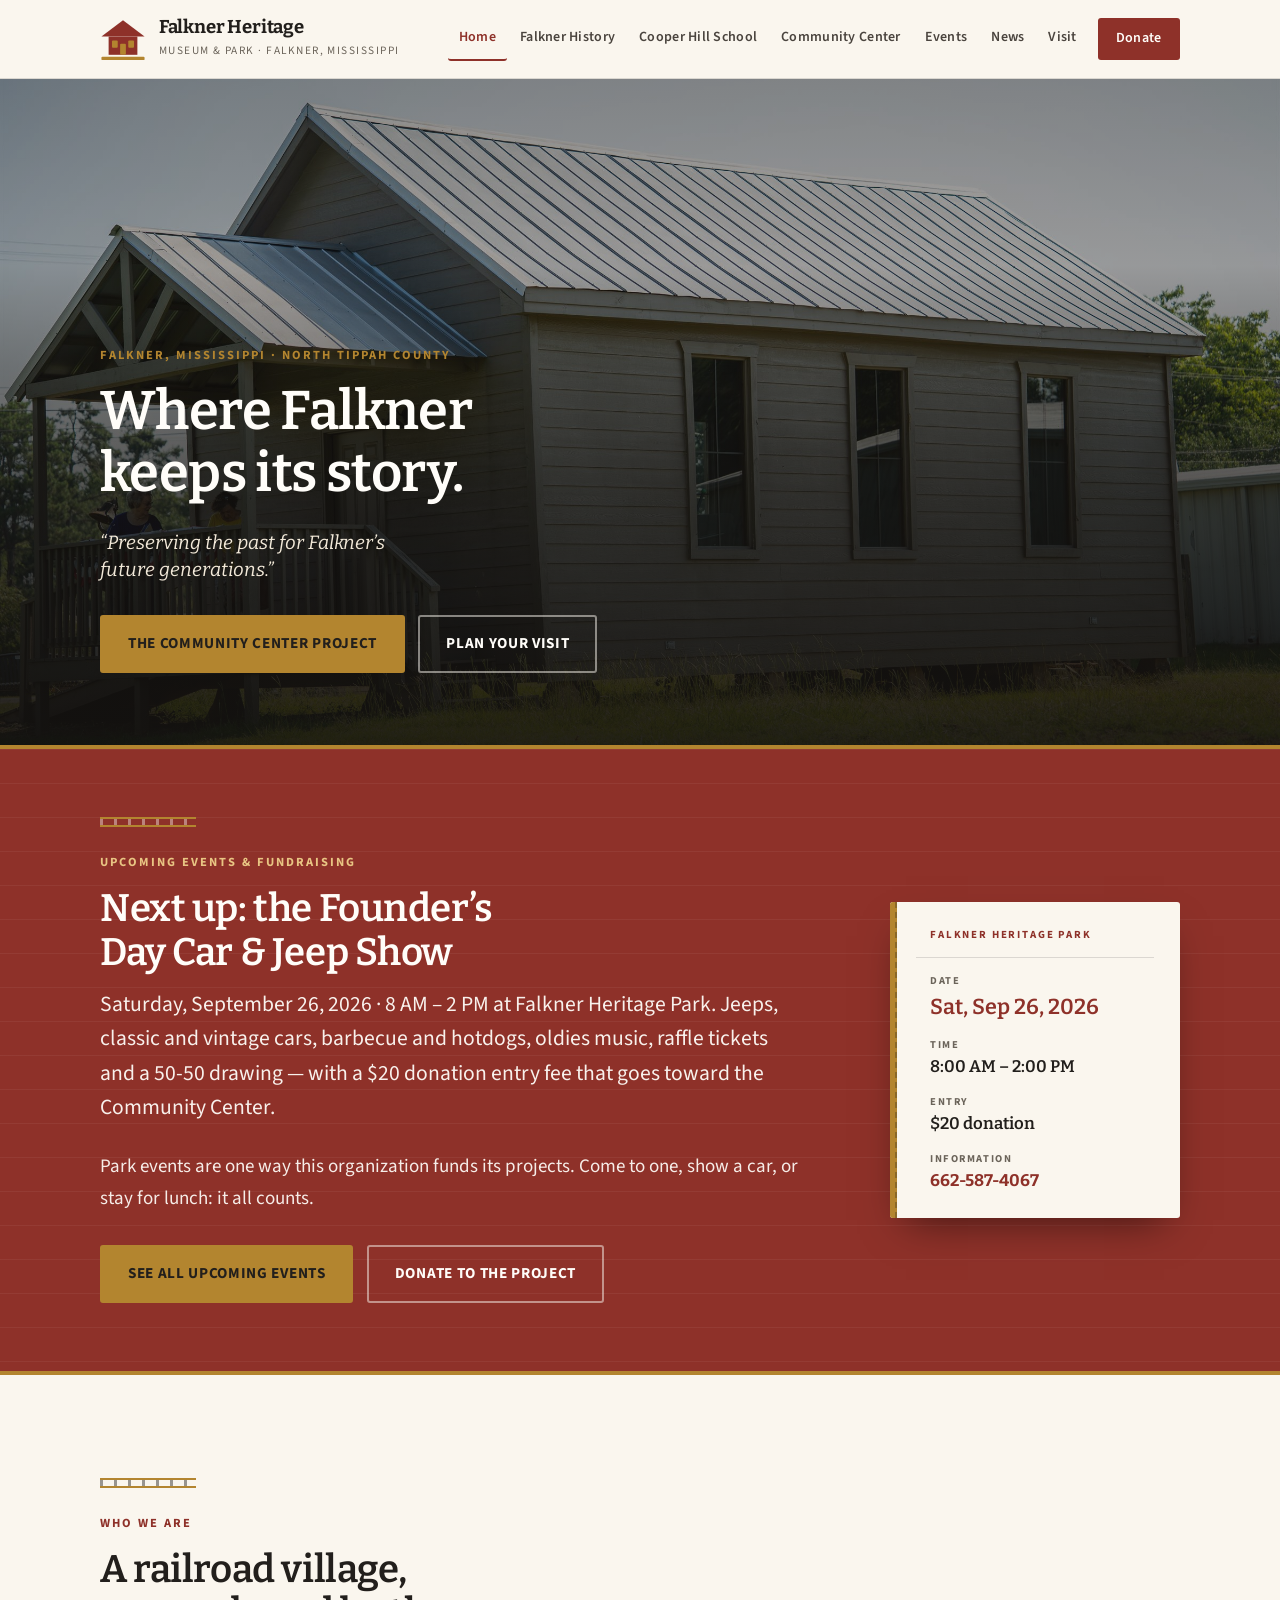
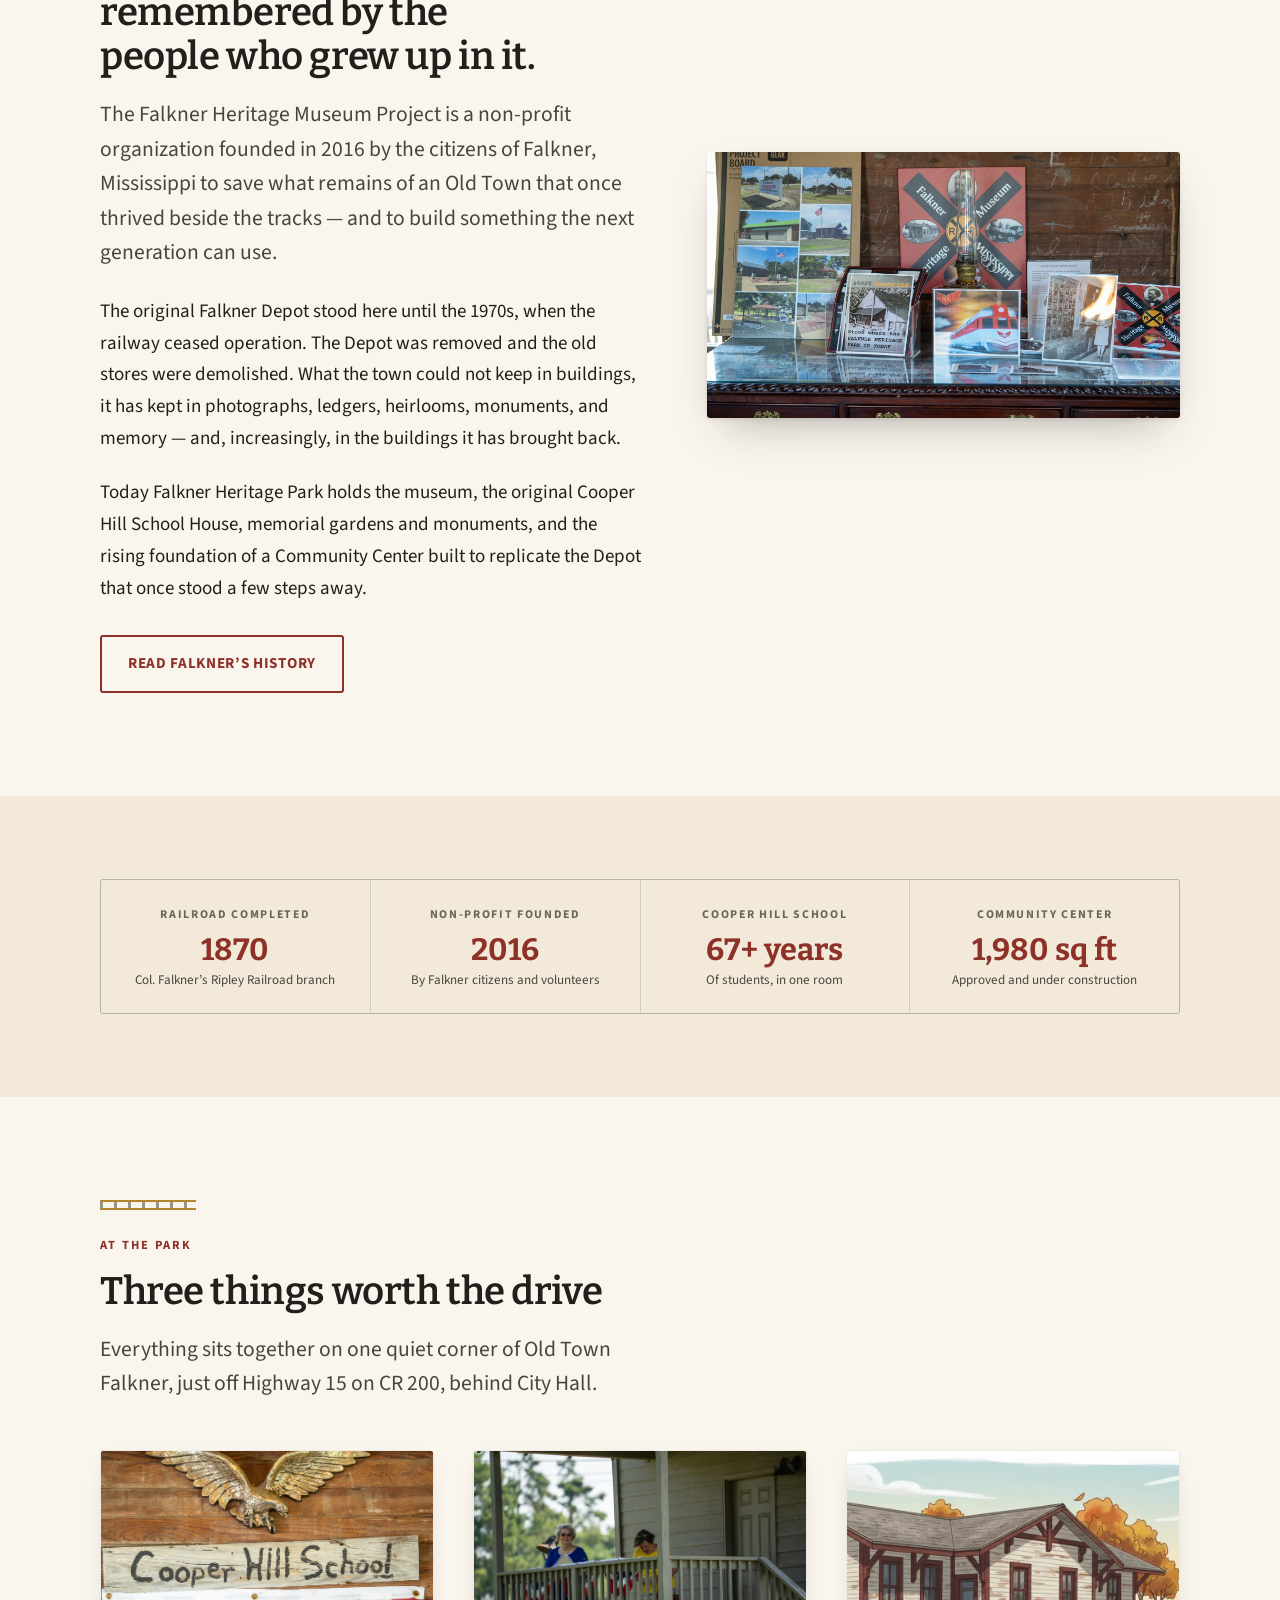
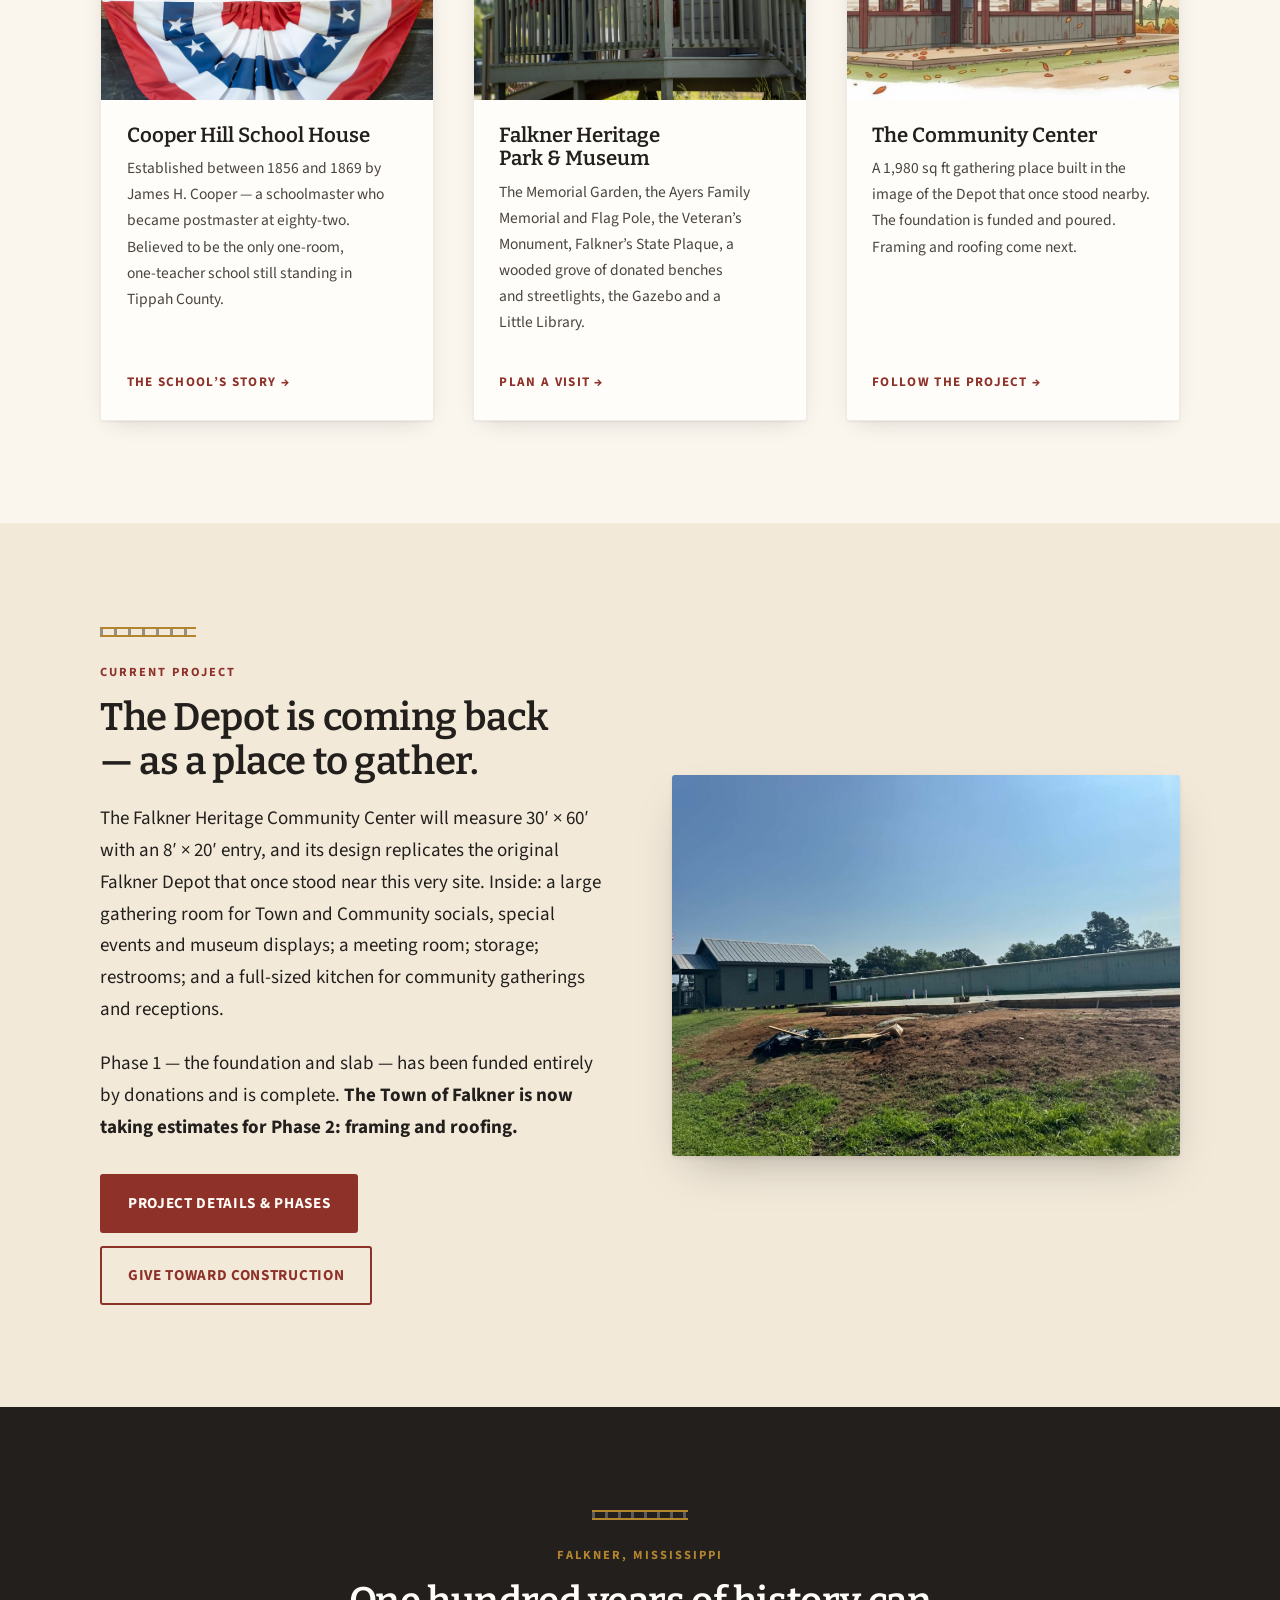
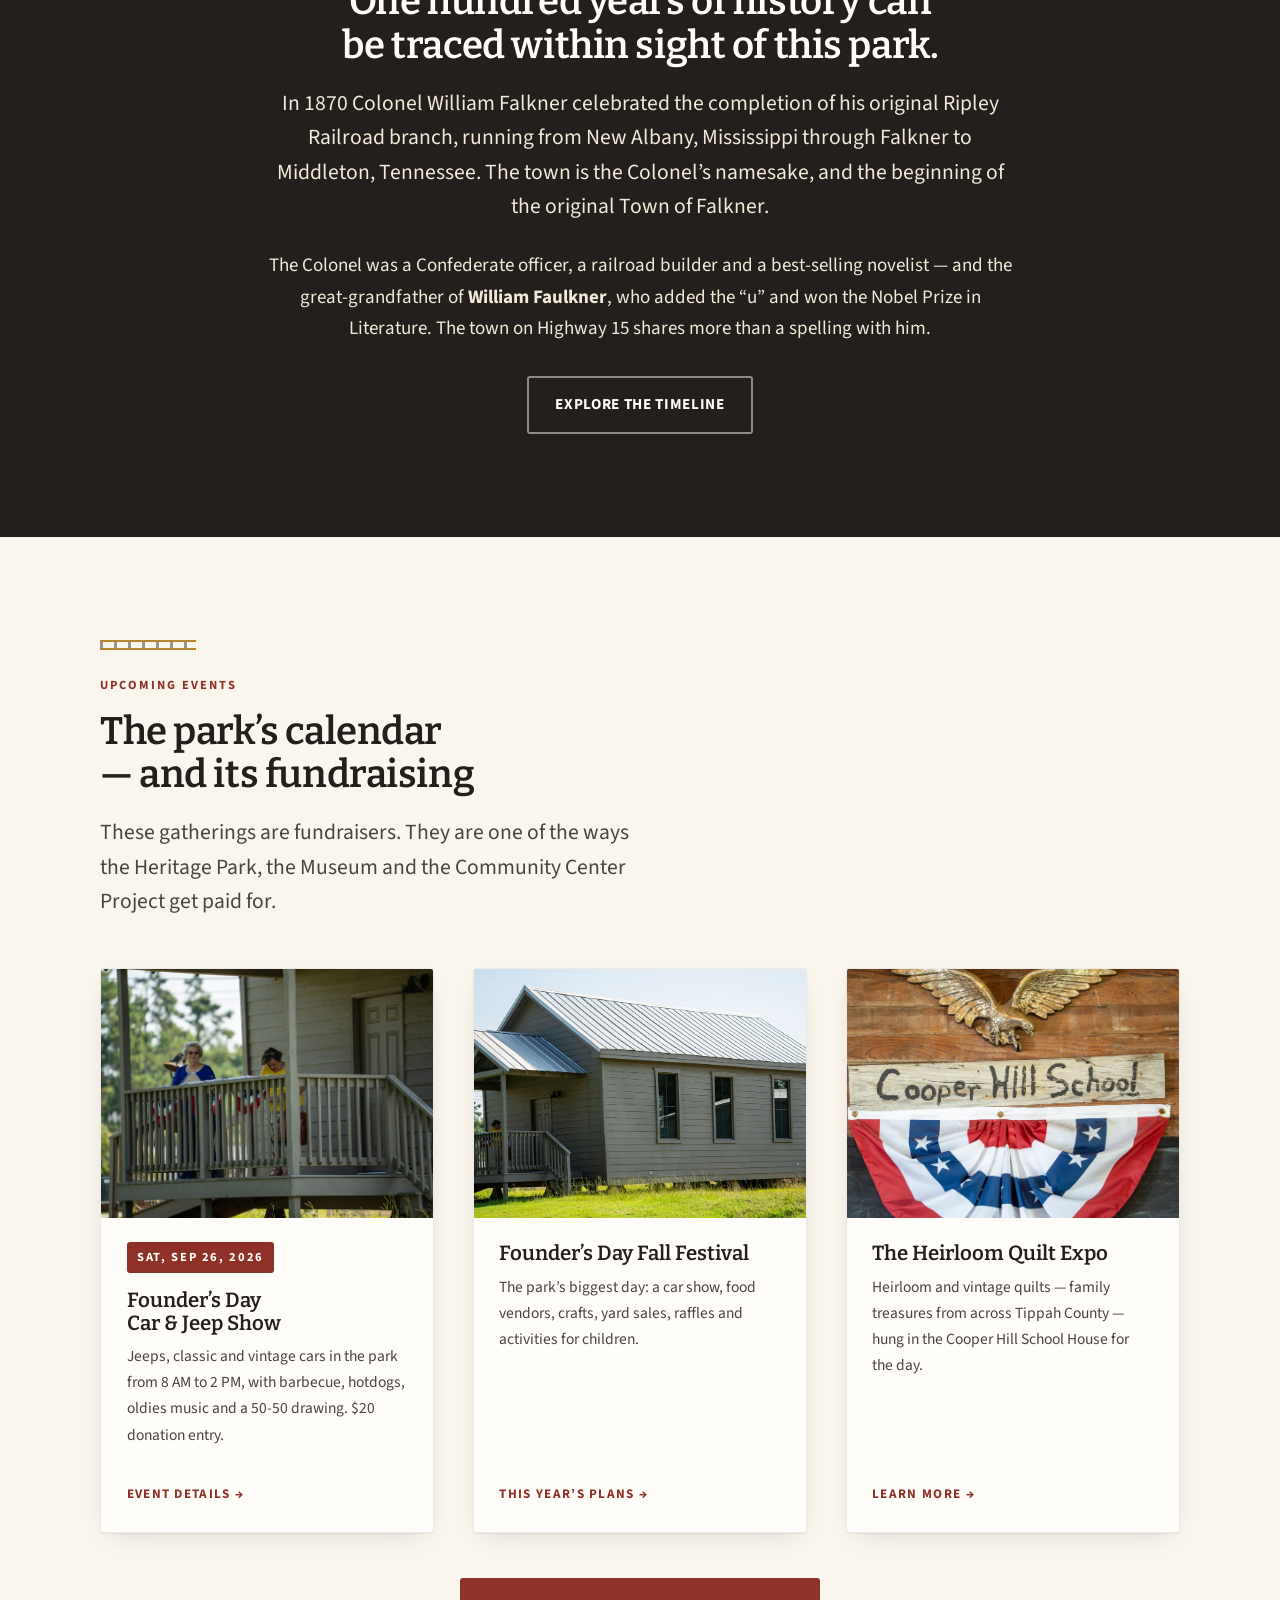
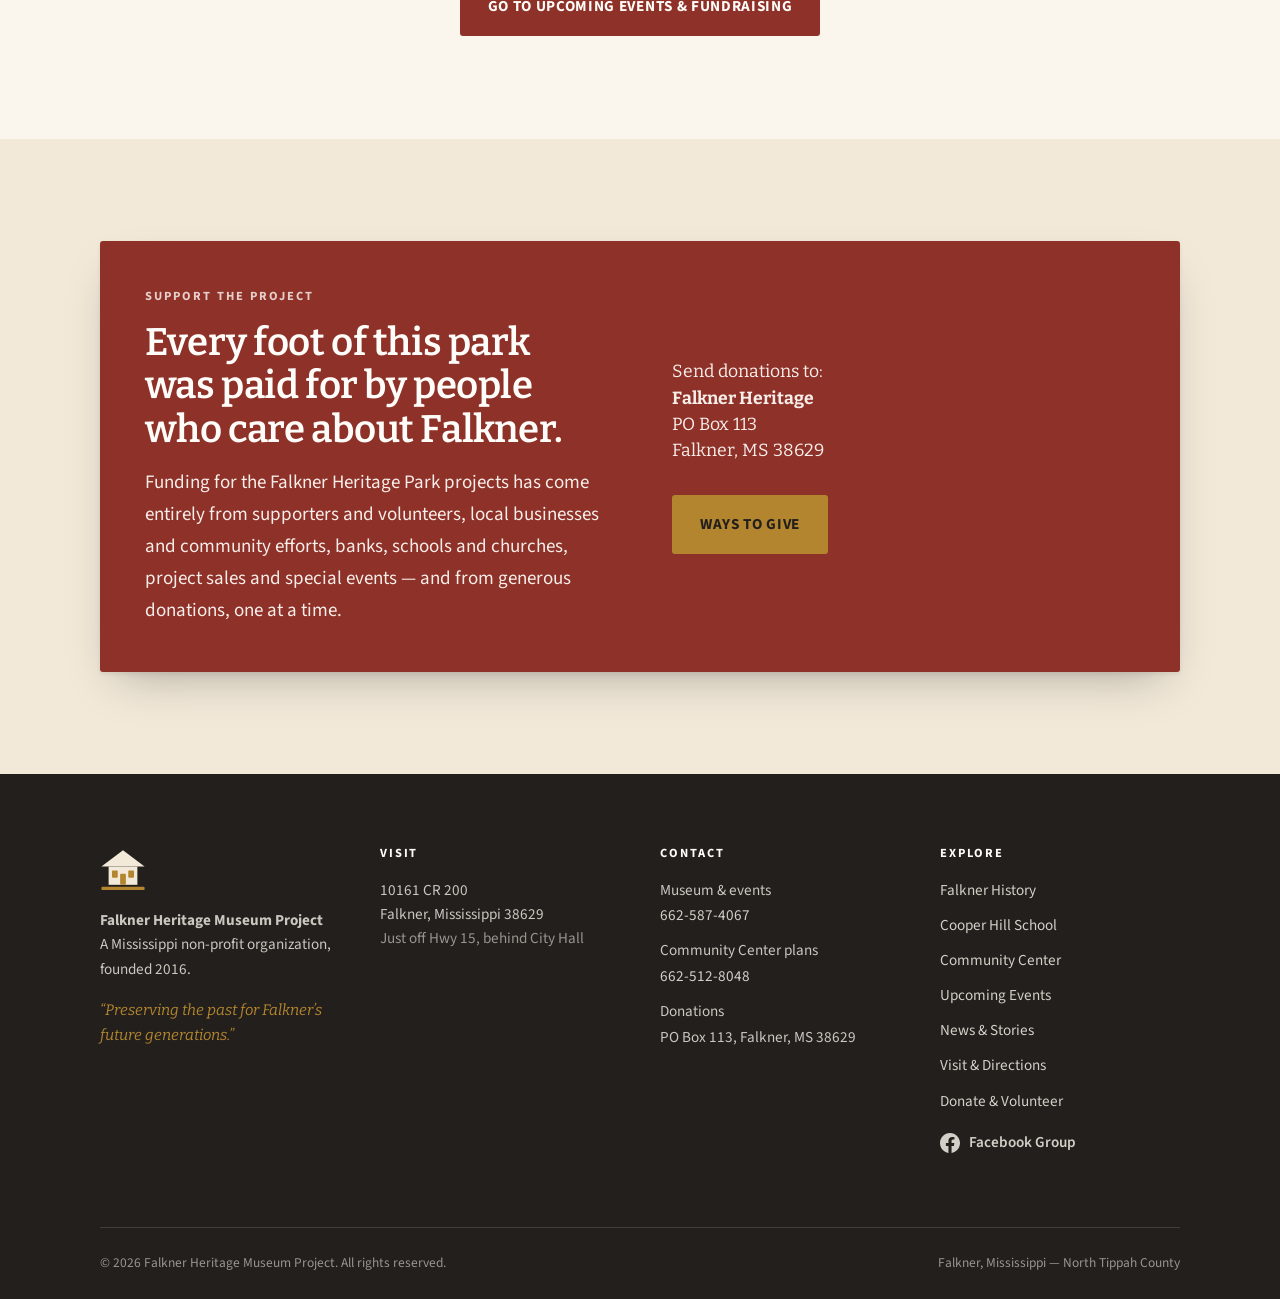
==== commit aaf25148: "Add a blog that remote contributors can write, with email sign-in Remote volunteers need to post new" ====
--- a/index.html
+++ b/index.html
@@ -30,6 +30,7 @@
 <link rel="icon" href="assets/img/favicon.svg" type="image/svg+xml">
 <link rel="apple-touch-icon" href="assets/img/apple-touch-icon.png">
 <link rel="manifest" href="site.webmanifest">
+<link rel="alternate" type="application/rss+xml" title="Falkner Heritage news" href="https://falknermsheritage.com/blog/feed.xml">
 <link rel="preconnect" href="https://fonts.googleapis.com">
 <link rel="preconnect" href="https://fonts.gstatic.com" crossorigin>
 <link href="https://fonts.googleapis.com/css2?family=Bitter:ital,wght@0,400;0,600;0,700;1,400&family=Source+Sans+3:ital,wght@0,400;0,600;0,700;1,400&display=swap" rel="stylesheet">
@@ -126,6 +127,7 @@
         <li><a href="schoolhouse.html">Cooper Hill School</a></li>
         <li><a href="community-center.html">Community Center</a></li>
         <li><a href="events.html">Events</a></li>
+        <li><a href="/blog">News</a></li>
         <li><a href="visit.html">Visit</a></li>
         <li class="nav-cta"><a href="support.html">Donate</a></li>
       </ul>
@@ -433,6 +435,7 @@
           <li><a href="schoolhouse.html">Cooper Hill School</a></li>
           <li><a href="community-center.html">Community Center</a></li>
           <li><a href="events.html">Upcoming Events</a></li>
+          <li><a href="/blog">News &amp; Stories</a></li>
           <li><a href="visit.html">Visit &amp; Directions</a></li>
           <li><a href="support.html">Donate &amp; Volunteer</a></li>
           <li style="margin-top:1rem">
